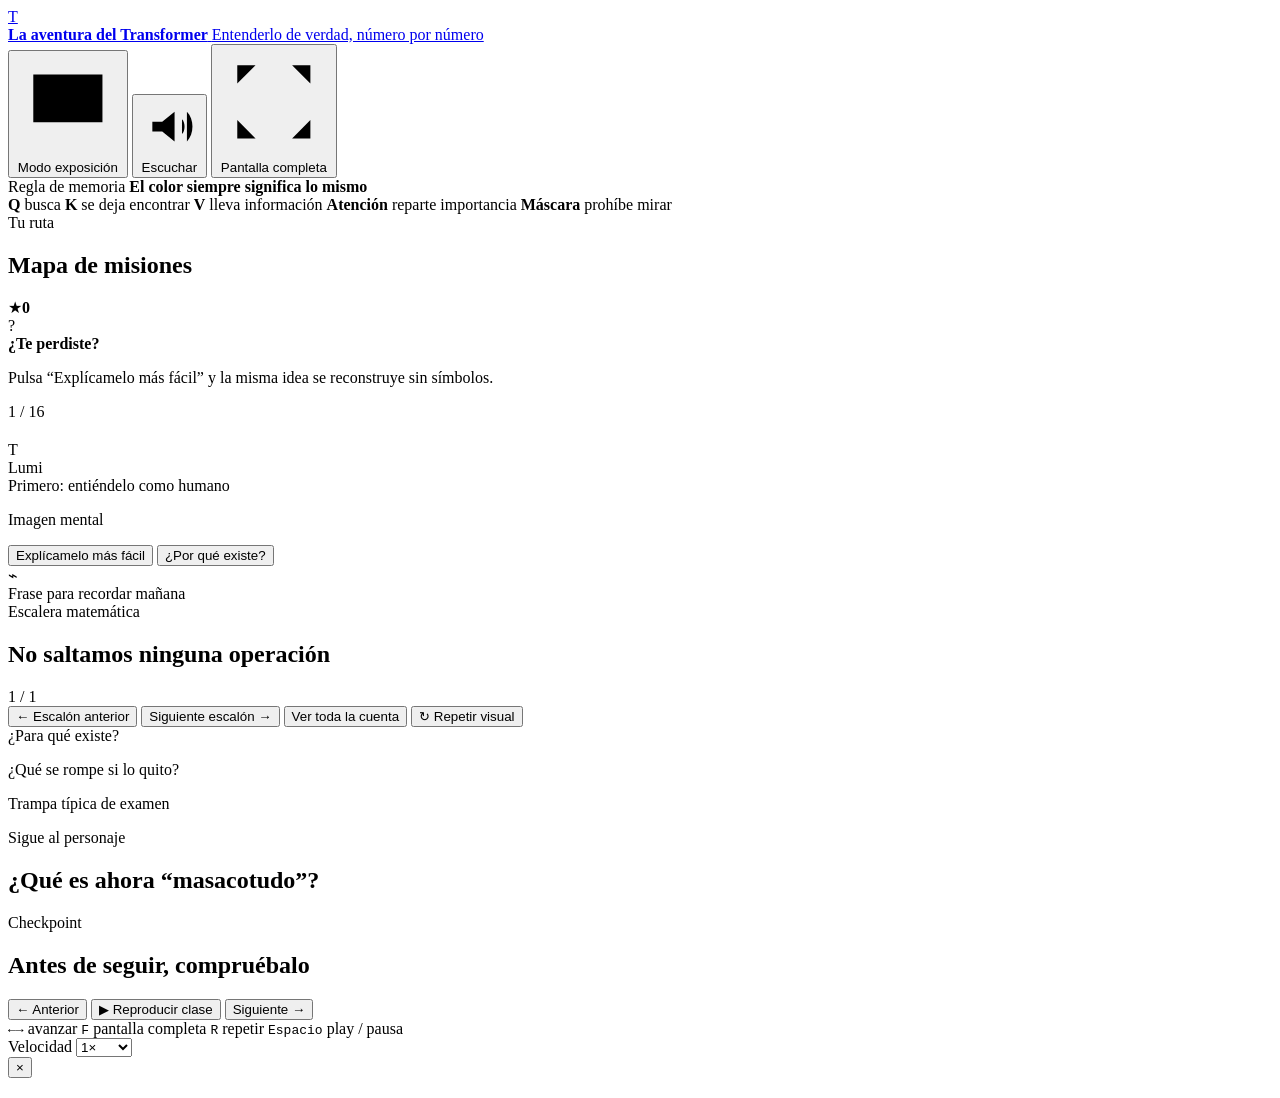
==== index.html @ d134d245 "feat: add interactive Transformer tutorial shell" ====
<!doctype html>
<html lang="es">
<head>
  <meta charset="utf-8" />
  <meta name="viewport" content="width=device-width, initial-scale=1" />
  <meta name="theme-color" content="#07111f" />
  <meta name="description" content="Tutorial interactivo para comprender matemáticas y conceptos de Transformers desde cero." />
  <title>La aventura del Transformer</title>
  <link rel="stylesheet" href="styles.css" />
</head>
<body>
  <div class="noise" aria-hidden="true"></div>

  <div id="app" class="app">
    <header class="topbar">
      <a class="brand" href="#/" aria-label="Inicio">
        <div class="brand-mark" aria-hidden="true">
          <span class="brand-orbit"></span>
          <span class="brand-core">T</span>
        </div>
        <div class="brand-copy">
          <strong>La aventura del Transformer</strong>
          <span>Entenderlo de verdad, número por número</span>
        </div>
      </a>

      <div class="top-actions">
        <button id="modeBtn" class="top-btn" type="button" title="Cambiar modo">
          <svg viewBox="0 0 24 24" aria-hidden="true"><path d="M4 5h16v11H4zM9 20h6M12 16v4"/></svg>
          <span id="modeLabel">Modo exposición</span>
        </button>
        <button id="speakBtn" class="top-btn" type="button" title="Escuchar explicación">
          <svg viewBox="0 0 24 24" aria-hidden="true"><path d="M5 10v4h4l5 4V6L9 10H5zM17 9c1.4 1.2 1.4 4.8 0 6M19 6c3 3 3 9 0 12"/></svg>
          <span>Escuchar</span>
        </button>
        <button id="fullscreenBtn" class="top-btn" type="button" title="Pantalla completa (F)">
          <svg viewBox="0 0 24 24" aria-hidden="true"><path d="M8 4H4v4M16 4h4v4M8 20H4v-4M16 20h4v-4"/></svg>
          <span>Pantalla completa</span>
        </button>
      </div>
    </header>

    <section class="legend-strip" aria-label="Código visual">
      <div class="legend-heading">
        <span class="mini-kicker">Regla de memoria</span>
        <strong>El color siempre significa lo mismo</strong>
      </div>
      <div class="legend-items">
        <span><i class="legend-dot q"></i><b>Q</b> busca</span>
        <span><i class="legend-dot k"></i><b>K</b> se deja encontrar</span>
        <span><i class="legend-dot v"></i><b>V</b> lleva información</span>
        <span><i class="legend-dot attn"></i><b>Atención</b> reparte importancia</span>
        <span><i class="legend-dot mask"></i><b>Máscara</b> prohíbe mirar</span>
      </div>
    </section>

    <div class="main-grid">
      <aside class="side-map">
        <div class="side-map-head">
          <div>
            <span class="mini-kicker">Tu ruta</span>
            <h2>Mapa de misiones</h2>
          </div>
          <div id="starCounter" class="star-counter" title="Checkpoints correctos">
            <span aria-hidden="true">★</span><b>0</b>
          </div>
        </div>
        <div id="missionList" class="mission-list"></div>

        <div class="side-tip">
          <div class="side-tip-icon">?</div>
          <div>
            <strong>¿Te perdiste?</strong>
            <p>Pulsa “Explícamelo más fácil” y la misma idea se reconstruye sin símbolos.</p>
          </div>
        </div>
      </aside>

      <main class="lesson-column">
        <div class="progress-wrap">
          <div class="progress-track"><div id="progressFill" class="progress-fill"></div></div>
          <span id="progressText">1 / 16</span>
        </div>

        <article id="lessonCard" class="lesson-card">
          <div class="lesson-head">
            <div>
              <span id="chapterLabel" class="chapter-label"></span>
              <h1 id="lessonTitle"></h1>
            </div>
            <div id="shapeBadge" class="shape-badge"></div>
          </div>

          <div class="teacher-row">
            <div class="guide-wrap" aria-label="Lumi, guía del tutorial">
              <div class="guide">
                <div class="guide-hair"></div>
                <div class="guide-head">
                  <span class="guide-eye left"></span>
                  <span class="guide-eye right"></span>
                  <span class="guide-mouth"></span>
                </div>
                <div class="guide-body">
                  <span class="guide-badge">T</span>
                </div>
                <div class="guide-arm"></div>
              </div>
              <span class="guide-name">Lumi</span>
            </div>

            <div class="teacher-bubble">
              <span class="bubble-label">Primero: entiéndelo como humano</span>
              <p id="humanText"></p>
              <div class="mental-image">
                <span>Imagen mental</span>
                <p id="analogyText"></p>
              </div>
              <div class="teacher-actions">
                <button id="simplifyBtn" class="pill-btn" type="button">Explícamelo más fácil</button>
                <button id="whyBtn" class="pill-btn" type="button">¿Por qué existe?</button>
              </div>
            </div>
          </div>

          <section id="scene" class="scene" aria-label="Visualización interactiva" aria-live="polite"></section>

          <div class="anchor">
            <div class="anchor-symbol" aria-hidden="true">⌁</div>
            <div>
              <span>Frase para recordar mañana</span>
              <strong id="anchorText"></strong>
            </div>
          </div>
        </article>

        <section id="studyPanel" class="study-panel">
          <div class="panel-grid">
            <section class="math-panel">
              <div class="panel-head">
                <div>
                  <span class="mini-kicker">Escalera matemática</span>
                  <h2>No saltamos ninguna operación</h2>
                </div>
                <div id="microCounter" class="shape-badge">1 / 1</div>
              </div>
              <div id="microSteps" class="micro-steps"></div>
              <div class="button-row">
                <button id="microPrev" class="soft-btn" type="button">← Escalón anterior</button>
                <button id="microNext" class="primary-btn" type="button">Siguiente escalón →</button>
                <button id="microAll" class="soft-btn" type="button">Ver toda la cuenta</button>
                <button id="replayBtn" class="soft-btn" type="button">↻ Repetir visual</button>
              </div>
            </section>

            <section class="concept-panel">
              <div class="concept-card">
                <span class="concept-kicker">¿Para qué existe?</span>
                <p id="whyText"></p>
              </div>
              <div class="concept-card">
                <span class="concept-kicker">¿Qué se rompe si lo quito?</span>
                <p id="withoutText"></p>
              </div>
              <div class="concept-card danger">
                <span class="concept-kicker">Trampa típica de examen</span>
                <p id="mistakeText"></p>
              </div>
            </section>
          </div>

          <div class="panel-grid bottom-grid">
            <section class="state-panel">
              <span class="mini-kicker">Sigue al personaje</span>
              <h2>¿Qué es ahora “masacotudo”?</h2>
              <div id="tokenState" class="token-state"></div>
              <div id="journeyBar" class="journey-bar"></div>
            </section>

            <section class="quiz-panel">
              <span class="mini-kicker">Checkpoint</span>
              <h2>Antes de seguir, compruébalo</h2>
              <p id="quizQuestion" class="quiz-question"></p>
              <div id="quizOptions" class="quiz-options"></div>
              <div id="quizFeedback" class="quiz-feedback" aria-live="polite"></div>
            </section>
          </div>
        </section>

        <footer class="deck-controls">
          <div class="deck-nav">
            <button id="prevBtn" class="soft-btn" type="button">← Anterior</button>
            <button id="playBtn" class="primary-btn" type="button">▶ Reproducir clase</button>
            <button id="nextBtn" class="soft-btn" type="button">Siguiente →</button>
          </div>

          <div class="shortcut-row">
            <span><kbd>←</kbd><kbd>→</kbd> avanzar</span>
            <span><kbd>F</kbd> pantalla completa</span>
            <span><kbd>R</kbd> repetir</span>
            <span><kbd>Espacio</kbd> play / pausa</span>
          </div>

          <label class="speed">
            <span>Velocidad</span>
            <select id="speedSelect">
              <option value=".65">0.65×</option>
              <option value="1" selected>1×</option>
              <option value="1.35">1.35×</option>
              <option value="1.8">1.8×</option>
            </select>
          </label>
        </footer>
      </main>
    </div>
  </div>

  <div id="focusModal" class="focus-modal" aria-hidden="true">
    <div class="focus-card">
      <button id="focusClose" class="focus-close" type="button" aria-label="Cerrar">×</button>
      <span id="focusKicker" class="mini-kicker"></span>
      <h2 id="focusTitle"></h2>
      <p id="focusText"></p>
      <div id="focusExtra" class="focus-extra"></div>
    </div>
  </div>

  <div id="toast" class="toast" role="status"></div>

  <script src="app.js"></script>
</body>
</html>
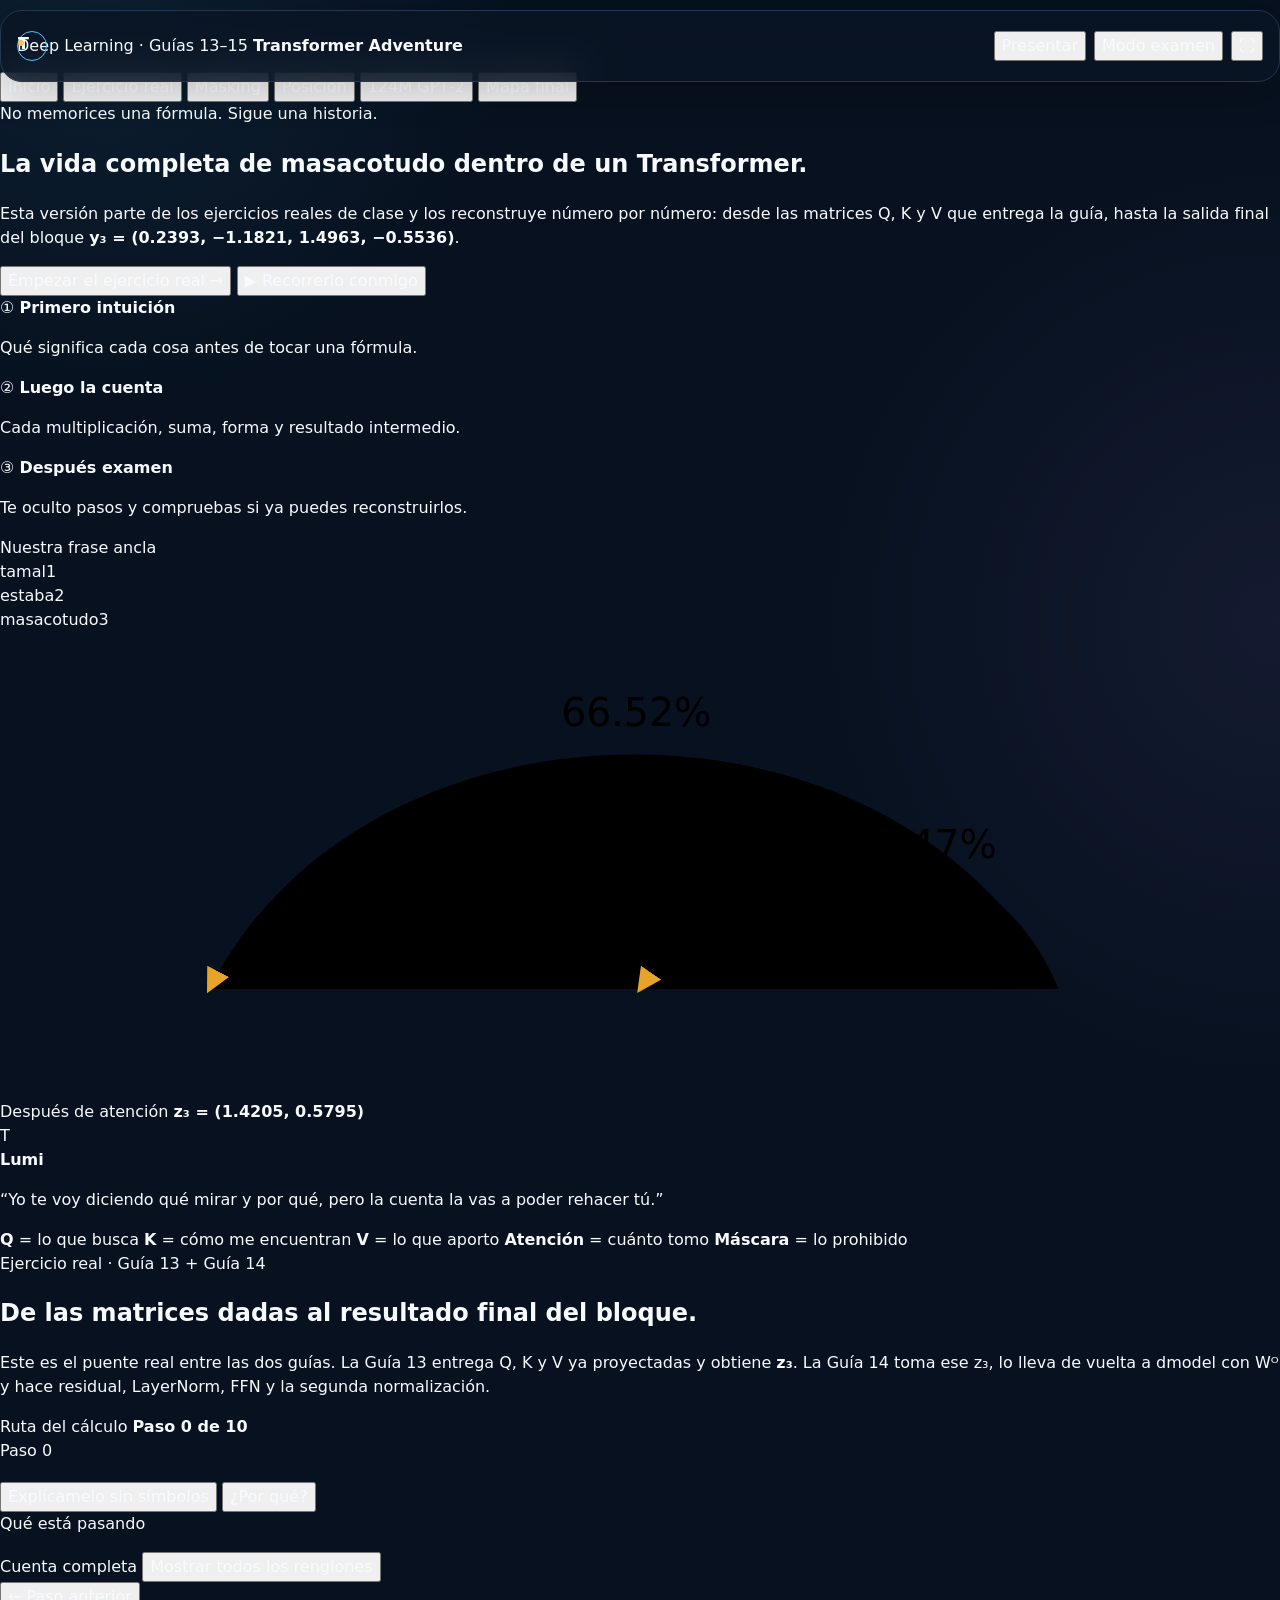
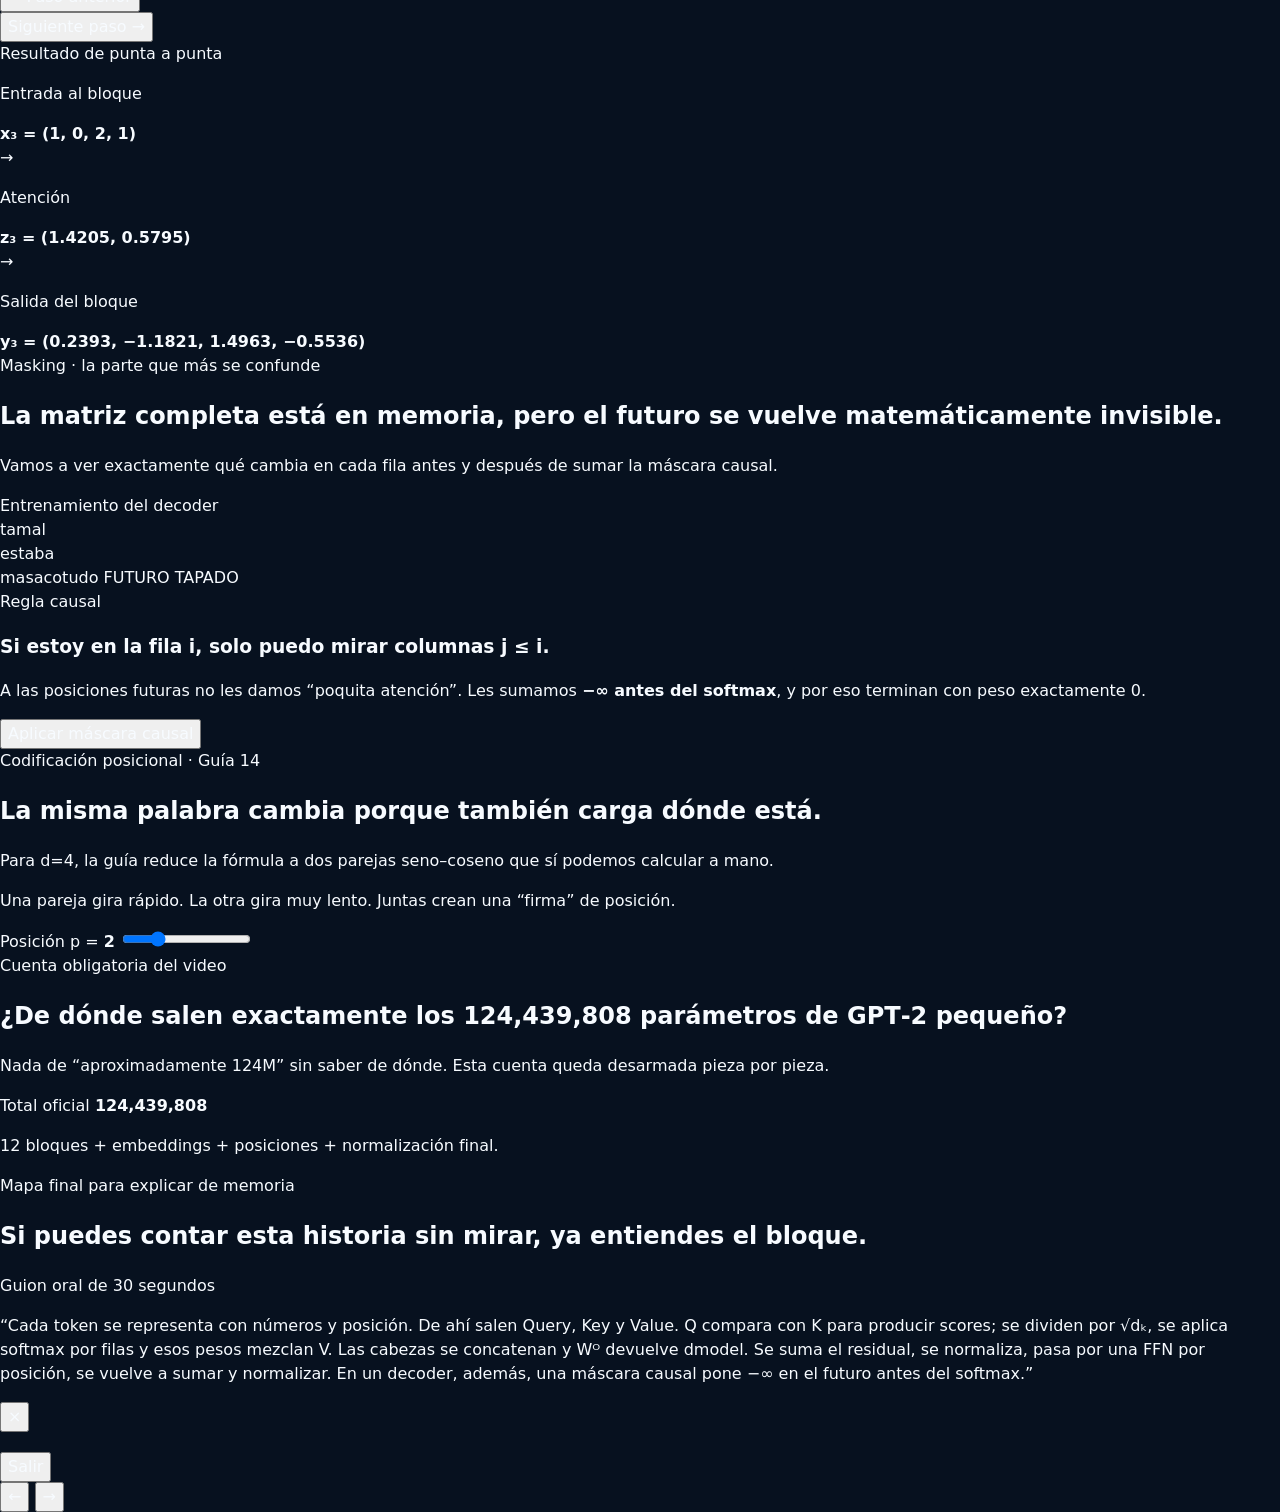
==== commit 485186d2: "redesign: rebuild tutorial around full real exercise" ====
--- a/index.html
+++ b/index.html
@@ -1,230 +1,322 @@
 <!doctype html>
 <html lang="es">
 <head>
-  <meta charset="utf-8" />
-  <meta name="viewport" content="width=device-width, initial-scale=1" />
-  <meta name="theme-color" content="#07111f" />
-  <meta name="description" content="Tutorial interactivo para comprender matemáticas y conceptos de Transformers desde cero." />
-  <title>La aventura del Transformer</title>
-  <link rel="stylesheet" href="styles.css" />
+  <meta charset="utf-8">
+  <meta name="viewport" content="width=device-width,initial-scale=1">
+  <meta name="theme-color" content="#fff7eb">
+  <meta name="description" content="Tutorial visual e interactivo de atención y Transformers, construido alrededor de los ejercicios reales de las guías 13–15.">
+  <title>Transformer Adventure — de cero al resultado</title>
+  <link rel="stylesheet" href="styles.css">
 </head>
 <body>
-  <div class="noise" aria-hidden="true"></div>
-
-  <div id="app" class="app">
+  <div class="app-shell">
     <header class="topbar">
-      <a class="brand" href="#/" aria-label="Inicio">
-        <div class="brand-mark" aria-hidden="true">
-          <span class="brand-orbit"></span>
-          <span class="brand-core">T</span>
-        </div>
-        <div class="brand-copy">
-          <strong>La aventura del Transformer</strong>
-          <span>Entenderlo de verdad, número por número</span>
+      <a href="#inicio" class="brand" aria-label="Ir al inicio">
+        <div class="brand-orbit" aria-hidden="true">
+          <span class="orbit-dot"></span>
+          <strong>T</strong>
+        </div>
+        <div>
+          <span class="eyebrow">Deep Learning · Guías 13–15</span>
+          <strong class="brand-title">Transformer Adventure</strong>
         </div>
       </a>
 
       <div class="top-actions">
-        <button id="modeBtn" class="top-btn" type="button" title="Cambiar modo">
-          <svg viewBox="0 0 24 24" aria-hidden="true"><path d="M4 5h16v11H4zM9 20h6M12 16v4"/></svg>
-          <span id="modeLabel">Modo exposición</span>
-        </button>
-        <button id="speakBtn" class="top-btn" type="button" title="Escuchar explicación">
-          <svg viewBox="0 0 24 24" aria-hidden="true"><path d="M5 10v4h4l5 4V6L9 10H5zM17 9c1.4 1.2 1.4 4.8 0 6M19 6c3 3 3 9 0 12"/></svg>
-          <span>Escuchar</span>
-        </button>
-        <button id="fullscreenBtn" class="top-btn" type="button" title="Pantalla completa (F)">
-          <svg viewBox="0 0 24 24" aria-hidden="true"><path d="M8 4H4v4M16 4h4v4M8 20H4v-4M16 20h4v-4"/></svg>
-          <span>Pantalla completa</span>
-        </button>
+        <button id="presentBtn" class="top-action" type="button">Presentar</button>
+        <button id="examBtn" class="top-action" type="button">Modo examen</button>
+        <button id="fullscreenBtn" class="top-action icon-action" type="button" aria-label="Pantalla completa">⛶</button>
       </div>
     </header>
 
-    <section class="legend-strip" aria-label="Código visual">
-      <div class="legend-heading">
-        <span class="mini-kicker">Regla de memoria</span>
-        <strong>El color siempre significa lo mismo</strong>
-      </div>
-      <div class="legend-items">
-        <span><i class="legend-dot q"></i><b>Q</b> busca</span>
-        <span><i class="legend-dot k"></i><b>K</b> se deja encontrar</span>
-        <span><i class="legend-dot v"></i><b>V</b> lleva información</span>
-        <span><i class="legend-dot attn"></i><b>Atención</b> reparte importancia</span>
-        <span><i class="legend-dot mask"></i><b>Máscara</b> prohíbe mirar</span>
-      </div>
-    </section>
-
-    <div class="main-grid">
-      <aside class="side-map">
-        <div class="side-map-head">
+    <nav class="chapter-rail" aria-label="Capítulos">
+      <button class="chapter-pill active" data-jump="inicio">Inicio</button>
+      <button class="chapter-pill" data-jump="ejercicio">Ejercicio real</button>
+      <button class="chapter-pill" data-jump="masking">Masking</button>
+      <button class="chapter-pill" data-jump="posicion">Posición</button>
+      <button class="chapter-pill" data-jump="gpt2">124M GPT‑2</button>
+      <button class="chapter-pill" data-jump="mapa">Mapa final</button>
+    </nav>
+
+    <main>
+      <section id="inicio" class="hero section">
+        <div class="hero-copy">
+          <span class="eyebrow coral">No memorices una fórmula. Sigue una historia.</span>
+          <h1>La vida completa de <span class="highlight-word">masacotudo</span> dentro de un Transformer.</h1>
+          <p class="hero-lead">
+            Esta versión parte de los ejercicios reales de clase y los reconstruye número por número:
+            desde las matrices Q, K y V que entrega la guía, hasta la salida final del bloque
+            <strong>y₃ = (0.2393, −1.1821, 1.4963, −0.5536)</strong>.
+          </p>
+
+          <div class="hero-cta-row">
+            <button class="primary-cta" data-jump="ejercicio" type="button">Empezar el ejercicio real →</button>
+            <button class="secondary-cta" id="tourBtn" type="button">▶ Recorrerlo conmigo</button>
+          </div>
+
+          <div class="promise-grid">
+            <article>
+              <span class="promise-icon">①</span>
+              <strong>Primero intuición</strong>
+              <p>Qué significa cada cosa antes de tocar una fórmula.</p>
+            </article>
+            <article>
+              <span class="promise-icon">②</span>
+              <strong>Luego la cuenta</strong>
+              <p>Cada multiplicación, suma, forma y resultado intermedio.</p>
+            </article>
+            <article>
+              <span class="promise-icon">③</span>
+              <strong>Después examen</strong>
+              <p>Te oculto pasos y compruebas si ya puedes reconstruirlos.</p>
+            </article>
+          </div>
+        </div>
+
+        <div class="hero-visual" aria-label="Mapa visual de la frase tamal estaba masacotudo">
+          <div class="sunburst"></div>
+          <div class="phrase-card">
+            <span class="phrase-label">Nuestra frase ancla</span>
+            <div class="phrase-row">
+              <div class="word-chip tamal">tamal<span>1</span></div>
+              <div class="word-chip estaba">estaba<span>2</span></div>
+              <div class="word-chip masacotudo">masacotudo<span>3</span></div>
+            </div>
+            <div class="attention-arcs">
+              <svg viewBox="0 0 520 190" role="img" aria-label="masacotudo presta mayor atención a tamal">
+                <defs>
+                  <marker id="arrowGold" markerWidth="10" markerHeight="10" refX="8" refY="5" orient="auto">
+                    <path d="M0 0L10 5L0 10Z" fill="#e8a427"></path>
+                  </marker>
+                </defs>
+                <path class="arc arc-major" d="M430 145 C365 18 150 18 85 145" marker-end="url(#arrowGold)"></path>
+                <path class="arc arc-mid" d="M430 145 C400 72 310 72 260 145" marker-end="url(#arrowGold)"></path>
+                <text x="228" y="38">66.52%</text>
+                <text x="344" y="92">24.47%</text>
+              </svg>
+            </div>
+            <div class="hero-result">
+              <span>Después de atención</span>
+              <strong>z₃ = (1.4205, 0.5795)</strong>
+            </div>
+          </div>
+
+          <div class="mascot-card">
+            <div class="lumi" aria-hidden="true">
+              <div class="lumi-head"><i></i><i></i><b></b></div>
+              <div class="lumi-body">T</div>
+            </div>
+            <div>
+              <strong>Lumi</strong>
+              <p>“Yo te voy diciendo qué mirar y por qué, pero la cuenta la vas a poder rehacer tú.”</p>
+            </div>
+          </div>
+        </div>
+      </section>
+
+      <section class="color-key-wrap">
+        <div class="color-key">
+          <span><i class="c-q"></i><b>Q</b> = lo que busca</span>
+          <span><i class="c-k"></i><b>K</b> = cómo me encuentran</span>
+          <span><i class="c-v"></i><b>V</b> = lo que aporto</span>
+          <span><i class="c-a"></i><b>Atención</b> = cuánto tomo</span>
+          <span><i class="c-m"></i><b>Máscara</b> = lo prohibido</span>
+        </div>
+      </section>
+
+      <section id="ejercicio" class="section exercise-section">
+        <div class="section-heading">
+          <span class="eyebrow coral">Ejercicio real · Guía 13 + Guía 14</span>
+          <h2>De las matrices dadas al resultado final del bloque.</h2>
+          <p>
+            Este es el puente real entre las dos guías. La Guía 13 entrega Q, K y V ya proyectadas y
+            obtiene <strong>z₃</strong>. La Guía 14 toma ese z₃, lo lleva de vuelta a dmodel con Wᴼ y hace
+            residual, LayerNorm, FFN y la segunda normalización.
+          </p>
+        </div>
+
+        <div class="exercise-layout">
+          <aside class="step-map">
+            <div class="step-map-head">
+              <span class="eyebrow">Ruta del cálculo</span>
+              <strong id="stepProgressLabel">Paso 0 de 10</strong>
+            </div>
+            <div id="stepList" class="step-list"></div>
+          </aside>
+
+          <article class="workbench">
+            <div class="workbench-top">
+              <div>
+                <span id="stageKicker" class="eyebrow">Paso 0</span>
+                <h3 id="stageTitle"></h3>
+              </div>
+              <div class="stage-actions">
+                <button id="easyBtn" class="mini-btn" type="button">Explícamelo sin símbolos</button>
+                <button id="whyBtn" class="mini-btn" type="button">¿Por qué?</button>
+              </div>
+            </div>
+
+            <div id="storyStrip" class="story-strip"></div>
+            <div id="visualStage" class="visual-stage"></div>
+
+            <div class="workbench-bottom">
+              <div class="narration-card">
+                <span class="eyebrow">Qué está pasando</span>
+                <p id="stageNarration"></p>
+                <div id="stageAnchor" class="anchor-line"></div>
+              </div>
+
+              <div class="math-card">
+                <div class="math-card-head">
+                  <span class="eyebrow">Cuenta completa</span>
+                  <button id="toggleMathBtn" class="mini-btn" type="button">Mostrar todos los renglones</button>
+                </div>
+                <div id="mathSteps" class="math-steps"></div>
+              </div>
+            </div>
+
+            <div class="step-controls">
+              <button id="prevStep" type="button">← Paso anterior</button>
+              <div class="step-dots" id="stepDots"></div>
+              <button id="nextStep" class="next" type="button">Siguiente paso →</button>
+            </div>
+          </article>
+        </div>
+
+        <div class="result-ribbon">
           <div>
-            <span class="mini-kicker">Tu ruta</span>
-            <h2>Mapa de misiones</h2>
-          </div>
-          <div id="starCounter" class="star-counter" title="Checkpoints correctos">
-            <span aria-hidden="true">★</span><b>0</b>
-          </div>
-        </div>
-        <div id="missionList" class="mission-list"></div>
-
-        <div class="side-tip">
-          <div class="side-tip-icon">?</div>
+            <span class="eyebrow">Resultado de punta a punta</span>
+            <p>Entrada al bloque</p>
+            <strong>x₃ = (1, 0, 2, 1)</strong>
+          </div>
+          <span class="ribbon-arrow">→</span>
           <div>
-            <strong>¿Te perdiste?</strong>
-            <p>Pulsa “Explícamelo más fácil” y la misma idea se reconstruye sin símbolos.</p>
-          </div>
-        </div>
-      </aside>
-
-      <main class="lesson-column">
-        <div class="progress-wrap">
-          <div class="progress-track"><div id="progressFill" class="progress-fill"></div></div>
-          <span id="progressText">1 / 16</span>
-        </div>
-
-        <article id="lessonCard" class="lesson-card">
-          <div class="lesson-head">
-            <div>
-              <span id="chapterLabel" class="chapter-label"></span>
-              <h1 id="lessonTitle"></h1>
-            </div>
-            <div id="shapeBadge" class="shape-badge"></div>
-          </div>
-
-          <div class="teacher-row">
-            <div class="guide-wrap" aria-label="Lumi, guía del tutorial">
-              <div class="guide">
-                <div class="guide-hair"></div>
-                <div class="guide-head">
-                  <span class="guide-eye left"></span>
-                  <span class="guide-eye right"></span>
-                  <span class="guide-mouth"></span>
-                </div>
-                <div class="guide-body">
-                  <span class="guide-badge">T</span>
-                </div>
-                <div class="guide-arm"></div>
-              </div>
-              <span class="guide-name">Lumi</span>
-            </div>
-
-            <div class="teacher-bubble">
-              <span class="bubble-label">Primero: entiéndelo como humano</span>
-              <p id="humanText"></p>
-              <div class="mental-image">
-                <span>Imagen mental</span>
-                <p id="analogyText"></p>
-              </div>
-              <div class="teacher-actions">
-                <button id="simplifyBtn" class="pill-btn" type="button">Explícamelo más fácil</button>
-                <button id="whyBtn" class="pill-btn" type="button">¿Por qué existe?</button>
-              </div>
-            </div>
-          </div>
-
-          <section id="scene" class="scene" aria-label="Visualización interactiva" aria-live="polite"></section>
-
-          <div class="anchor">
-            <div class="anchor-symbol" aria-hidden="true">⌁</div>
-            <div>
-              <span>Frase para recordar mañana</span>
-              <strong id="anchorText"></strong>
-            </div>
-          </div>
-        </article>
-
-        <section id="studyPanel" class="study-panel">
-          <div class="panel-grid">
-            <section class="math-panel">
-              <div class="panel-head">
-                <div>
-                  <span class="mini-kicker">Escalera matemática</span>
-                  <h2>No saltamos ninguna operación</h2>
-                </div>
-                <div id="microCounter" class="shape-badge">1 / 1</div>
-              </div>
-              <div id="microSteps" class="micro-steps"></div>
-              <div class="button-row">
-                <button id="microPrev" class="soft-btn" type="button">← Escalón anterior</button>
-                <button id="microNext" class="primary-btn" type="button">Siguiente escalón →</button>
-                <button id="microAll" class="soft-btn" type="button">Ver toda la cuenta</button>
-                <button id="replayBtn" class="soft-btn" type="button">↻ Repetir visual</button>
-              </div>
-            </section>
-
-            <section class="concept-panel">
-              <div class="concept-card">
-                <span class="concept-kicker">¿Para qué existe?</span>
-                <p id="whyText"></p>
-              </div>
-              <div class="concept-card">
-                <span class="concept-kicker">¿Qué se rompe si lo quito?</span>
-                <p id="withoutText"></p>
-              </div>
-              <div class="concept-card danger">
-                <span class="concept-kicker">Trampa típica de examen</span>
-                <p id="mistakeText"></p>
-              </div>
-            </section>
-          </div>
-
-          <div class="panel-grid bottom-grid">
-            <section class="state-panel">
-              <span class="mini-kicker">Sigue al personaje</span>
-              <h2>¿Qué es ahora “masacotudo”?</h2>
-              <div id="tokenState" class="token-state"></div>
-              <div id="journeyBar" class="journey-bar"></div>
-            </section>
-
-            <section class="quiz-panel">
-              <span class="mini-kicker">Checkpoint</span>
-              <h2>Antes de seguir, compruébalo</h2>
-              <p id="quizQuestion" class="quiz-question"></p>
-              <div id="quizOptions" class="quiz-options"></div>
-              <div id="quizFeedback" class="quiz-feedback" aria-live="polite"></div>
-            </section>
-          </div>
-        </section>
-
-        <footer class="deck-controls">
-          <div class="deck-nav">
-            <button id="prevBtn" class="soft-btn" type="button">← Anterior</button>
-            <button id="playBtn" class="primary-btn" type="button">▶ Reproducir clase</button>
-            <button id="nextBtn" class="soft-btn" type="button">Siguiente →</button>
-          </div>
-
-          <div class="shortcut-row">
-            <span><kbd>←</kbd><kbd>→</kbd> avanzar</span>
-            <span><kbd>F</kbd> pantalla completa</span>
-            <span><kbd>R</kbd> repetir</span>
-            <span><kbd>Espacio</kbd> play / pausa</span>
-          </div>
-
-          <label class="speed">
-            <span>Velocidad</span>
-            <select id="speedSelect">
-              <option value=".65">0.65×</option>
-              <option value="1" selected>1×</option>
-              <option value="1.35">1.35×</option>
-              <option value="1.8">1.8×</option>
-            </select>
-          </label>
-        </footer>
-      </main>
+            <p>Atención</p>
+            <strong>z₃ = (1.4205, 0.5795)</strong>
+          </div>
+          <span class="ribbon-arrow">→</span>
+          <div>
+            <p>Salida del bloque</p>
+            <strong>y₃ = (0.2393, −1.1821, 1.4963, −0.5536)</strong>
+          </div>
+        </div>
+      </section>
+
+      <section id="masking" class="section topic-section masking-section">
+        <div class="section-heading">
+          <span class="eyebrow red">Masking · la parte que más se confunde</span>
+          <h2>La matriz completa está en memoria, pero el futuro se vuelve matemáticamente invisible.</h2>
+          <p>Vamos a ver exactamente qué cambia en cada fila antes y después de sumar la máscara causal.</p>
+        </div>
+
+        <div class="mask-lab">
+          <div class="mask-story">
+            <div class="exam-sheet">
+              <span class="sheet-title">Entrenamiento del decoder</span>
+              <div class="sheet-line">tamal</div>
+              <div class="sheet-line">estaba</div>
+              <div class="sheet-line covered">masacotudo <span>FUTURO TAPADO</span></div>
+            </div>
+            <div class="mask-copy">
+              <span class="eyebrow red">Regla causal</span>
+              <h3>Si estoy en la fila i, solo puedo mirar columnas j ≤ i.</h3>
+              <p>
+                A las posiciones futuras no les damos “poquita atención”. Les sumamos
+                <strong>−∞ antes del softmax</strong>, y por eso terminan con peso exactamente 0.
+              </p>
+              <button id="maskToggle" class="primary-cta red-cta" type="button">Aplicar máscara causal</button>
+            </div>
+          </div>
+
+          <div id="maskMatrixArea" class="mask-matrix-area"></div>
+        </div>
+      </section>
+
+      <section id="posicion" class="section topic-section position-section">
+        <div class="section-heading">
+          <span class="eyebrow orange">Codificación posicional · Guía 14</span>
+          <h2>La misma palabra cambia porque también carga dónde está.</h2>
+          <p>Para d=4, la guía reduce la fórmula a dos parejas seno–coseno que sí podemos calcular a mano.</p>
+        </div>
+
+        <div class="position-lab">
+          <div class="clock-card">
+            <div class="clock-face">
+              <span class="hand fast"></span>
+              <span class="hand slow"></span>
+              <span class="clock-center"></span>
+            </div>
+            <p>Una pareja gira rápido. La otra gira muy lento. Juntas crean una “firma” de posición.</p>
+          </div>
+          <div class="position-controls">
+            <label for="positionSlider">Posición p = <strong id="positionValue">2</strong></label>
+            <input id="positionSlider" type="range" min="0" max="8" value="2" step="1">
+            <div id="positionMath" class="position-math"></div>
+          </div>
+        </div>
+      </section>
+
+      <section id="gpt2" class="section topic-section gpt-section">
+        <div class="section-heading">
+          <span class="eyebrow purple">Cuenta obligatoria del video</span>
+          <h2>¿De dónde salen exactamente los 124,439,808 parámetros de GPT‑2 pequeño?</h2>
+          <p>Nada de “aproximadamente 124M” sin saber de dónde. Esta cuenta queda desarmada pieza por pieza.</p>
+        </div>
+
+        <div class="param-lab">
+          <div class="param-stack" id="paramStack"></div>
+          <div class="param-total">
+            <span class="eyebrow purple">Total oficial</span>
+            <strong id="paramTotal">124,439,808</strong>
+            <p>12 bloques + embeddings + posiciones + normalización final.</p>
+          </div>
+        </div>
+      </section>
+
+      <section id="mapa" class="section final-map-section">
+        <div class="section-heading center">
+          <span class="eyebrow coral">Mapa final para explicar de memoria</span>
+          <h2>Si puedes contar esta historia sin mirar, ya entiendes el bloque.</h2>
+        </div>
+
+        <div id="pipelineMap" class="pipeline-map"></div>
+
+        <div class="oral-card">
+          <span class="eyebrow">Guion oral de 30 segundos</span>
+          <p>
+            “Cada token se representa con números y posición. De ahí salen Query, Key y Value.
+            Q compara con K para producir scores; se dividen por √dₖ, se aplica softmax por filas y
+            esos pesos mezclan V. Las cabezas se concatenan y Wᴼ devuelve dmodel. Se suma el residual,
+            se normaliza, pasa por una FFN por posición, se vuelve a sumar y normalizar. En un decoder,
+            además, una máscara causal pone −∞ en el futuro antes del softmax.”
+          </p>
+        </div>
+      </section>
+    </main>
+  </div>
+
+  <div id="modal" class="modal" aria-hidden="true">
+    <div class="modal-card">
+      <button id="modalClose" class="modal-close" type="button" aria-label="Cerrar">×</button>
+      <span id="modalKicker" class="eyebrow"></span>
+      <h2 id="modalTitle"></h2>
+      <p id="modalText"></p>
+      <div id="modalExtra" class="modal-extra"></div>
     </div>
   </div>
 
-  <div id="focusModal" class="focus-modal" aria-hidden="true">
-    <div class="focus-card">
-      <button id="focusClose" class="focus-close" type="button" aria-label="Cerrar">×</button>
-      <span id="focusKicker" class="mini-kicker"></span>
-      <h2 id="focusTitle"></h2>
-      <p id="focusText"></p>
-      <div id="focusExtra" class="focus-extra"></div>
+  <div id="presentOverlay" class="present-overlay" aria-hidden="true">
+    <div class="present-frame">
+      <button id="presentClose" class="present-close" type="button">Salir</button>
+      <div class="present-progress"><div id="presentProgressFill"></div></div>
+      <div id="presentContent" class="present-content"></div>
+      <div class="present-controls">
+        <button id="presentPrev" type="button">←</button>
+        <span id="presentCount"></span>
+        <button id="presentNext" type="button">→</button>
+      </div>
     </div>
   </div>
-
-  <div id="toast" class="toast" role="status"></div>
 
   <script src="app.js"></script>
 </body>
--- a/styles.css
+++ b/styles.css
@@ -0,0 +1,475 @@
+:root{
+  --bg:#07111f;
+  --bg-2:#0b1628;
+  --panel:#101d31;
+  --panel-2:#14243b;
+  --card:#0e1a2c;
+  --text:#f7fbff;
+  --muted:#a8b7cc;
+  --line:#243650;
+  --line-soft:#1b2b43;
+  --accent:#79a8ff;
+  --accent-2:#4f7cff;
+  --accent-soft:#152b51;
+  --q:#49c7ff;
+  --k:#a78bfa;
+  --v:#45d59b;
+  --attn:#f5c45a;
+  --mask:#ff7474;
+  --good:#55d6a8;
+  --warn:#ffb86b;
+  --shadow:0 22px 80px rgba(0,0,0,.28);
+  --radius:24px;
+  --radius-sm:16px;
+  --font:Inter,ui-sans-serif,system-ui,-apple-system,BlinkMacSystemFont,"Segoe UI",sans-serif;
+  --mono:"SFMono-Regular",Consolas,"Liberation Mono",Menlo,monospace;
+}
+
+*{box-sizing:border-box}
+html{scroll-behavior:smooth}
+body{
+  margin:0;
+  min-width:320px;
+  min-height:100vh;
+  background:
+    radial-gradient(circle at 8% 0%,rgba(73,199,255,.08),transparent 26rem),
+    radial-gradient(circle at 100% 20%,rgba(167,139,250,.08),transparent 30rem),
+    var(--bg);
+  color:var(--text);
+  font-family:var(--font);
+  line-height:1.5;
+}
+button,select{font:inherit}
+button{color:inherit}
+button:disabled{opacity:.4;cursor:not-allowed}
+button:not(:disabled){cursor:pointer}
+a{color:inherit;text-decoration:none}
+svg{display:block}
+.noise{
+  pointer-events:none;
+  position:fixed;inset:0;z-index:0;opacity:.06;
+  background-image:url("data:image/svg+xml,%3Csvg viewBox='0 0 180 180' xmlns='http://www.w3.org/2000/svg'%3E%3Cfilter id='n'%3E%3CfeTurbulence type='fractalNoise' baseFrequency='.9' numOctaves='2' stitchTiles='stitch'/%3E%3C/filter%3E%3Crect width='100%25' height='100%25' filter='url(%23n)' opacity='.35'/%3E%3C/svg%3E");
+}
+.app{position:relative;z-index:1;width:min(1800px,100%);margin:0 auto;padding:18px}
+.topbar{
+  min-height:72px;display:flex;align-items:center;justify-content:space-between;gap:18px;
+  border:1px solid var(--line);background:rgba(10,21,37,.82);backdrop-filter:blur(18px);
+  border-radius:22px;padding:12px 16px;position:sticky;top:10px;z-index:50;box-shadow:0 8px 40px rgba(0,0,0,.2)
+}
+.brand{display:flex;align-items:center;gap:12px;min-width:0}
+.brand-mark{
+  position:relative;width:44px;height:44px;border-radius:14px;display:grid;place-items:center;
+  background:linear-gradient(145deg,#162947,#0a1628);border:1px solid #2a4468;overflow:hidden;flex:0 0 auto
+}
+.brand-orbit{position:absolute;width:30px;height:30px;border:1px solid var(--q);border-radius:50%;animation:spin 8s linear infinite}
+.brand-orbit:after{content:"";position:absolute;width:6px;height:6px;border-radius:50%;background:var(--attn);left:0;top:8px}
+.brand-core{font-weight:900;color:#fff;z-index:1}
+.brand-copy{display:flex;flex-direction:column;min-width:0}
+.brand-copy strong{font-size:15px;white-space:nowrap}
+.brand-copy span{font-size:12px;color:var(--muted);white-space:nowrap;overflow:hidden;text-overflow:ellipsis}
+.top-actions{display:flex;gap:8px;flex-wrap:wrap;justify-content:flex-end}
+.top-btn,.soft-btn,.primary-btn,.pill-btn{
+  border:1px solid var(--line);border-radius:13px;min-height:42px;padding:9px 13px;
+  background:var(--panel);transition:.18s ease;display:inline-flex;align-items:center;justify-content:center;gap:8px
+}
+.top-btn svg{width:18px;height:18px;stroke:currentColor;stroke-width:1.8;fill:none}
+.top-btn:hover,.soft-btn:hover,.pill-btn:hover{background:var(--panel-2);border-color:#38557c;transform:translateY(-1px)}
+.primary-btn{background:linear-gradient(135deg,#315fd1,#426fff);border-color:#5d85ed;box-shadow:0 8px 25px rgba(58,102,218,.25);font-weight:750}
+.primary-btn:hover{filter:brightness(1.08);transform:translateY(-1px)}
+.pill-btn{min-height:36px;padding:7px 11px;border-radius:999px;font-size:12px;background:#11223b}
+.legend-strip{
+  margin-top:12px;border:1px solid var(--line);border-radius:18px;padding:12px 16px;background:rgba(13,26,44,.74);
+  display:flex;align-items:center;justify-content:space-between;gap:18px;overflow:auto
+}
+.legend-heading{display:flex;flex-direction:column;min-width:190px}
+.legend-heading strong{font-size:13px}
+.mini-kicker,.chapter-label,.bubble-label,.concept-kicker{
+  font-size:10px;letter-spacing:.12em;text-transform:uppercase;color:var(--muted);font-weight:800
+}
+.legend-items{display:flex;gap:20px;white-space:nowrap;font-size:12px;color:var(--muted)}
+.legend-items span{display:inline-flex;gap:7px;align-items:center}
+.legend-items b{color:var(--text)}
+.legend-dot{width:10px;height:10px;border-radius:50%;box-shadow:0 0 18px currentColor}
+.legend-dot.q{background:var(--q);color:var(--q)}
+.legend-dot.k{background:var(--k);color:var(--k)}
+.legend-dot.v{background:var(--v);color:var(--v)}
+.legend-dot.attn{background:var(--attn);color:var(--attn)}
+.legend-dot.mask{background:var(--mask);color:var(--mask)}
+
+.main-grid{display:grid;grid-template-columns:270px minmax(0,1fr);gap:16px;margin-top:16px}
+.side-map{
+  position:sticky;top:108px;align-self:start;max-height:calc(100vh - 126px);overflow:auto;
+  border:1px solid var(--line);border-radius:22px;background:rgba(12,24,41,.78);padding:15px
+}
+.side-map::-webkit-scrollbar{width:7px}
+.side-map::-webkit-scrollbar-thumb{background:#2b405f;border-radius:999px}
+.side-map-head{display:flex;justify-content:space-between;align-items:center;gap:12px;padding:0 3px 12px}
+.side-map h2{font-size:16px;margin:3px 0 0}
+.star-counter{display:flex;align-items:center;gap:5px;background:#2b2614;border:1px solid #625323;color:#ffd76b;padding:7px 10px;border-radius:999px;font-size:12px}
+.mission-list{display:flex;flex-direction:column;gap:7px}
+.mission-btn{
+  width:100%;border:1px solid transparent;background:transparent;color:var(--muted);text-align:left;border-radius:13px;
+  padding:9px 10px;display:grid;grid-template-columns:30px 1fr;gap:9px;align-items:center;transition:.18s ease
+}
+.mission-btn:hover{background:#101f35;color:#fff}
+.mission-btn.active{background:#142a4b;color:#fff;border-color:#345b91}
+.mission-num{
+  width:28px;height:28px;border-radius:10px;display:grid;place-items:center;background:#102039;border:1px solid var(--line);font-size:11px;font-weight:800
+}
+.mission-btn.active .mission-num{background:var(--accent-2);border-color:#789cff}
+.mission-text{min-width:0}
+.mission-text strong{display:block;font-size:12px;white-space:nowrap;overflow:hidden;text-overflow:ellipsis}
+.mission-text span{font-size:10px;color:var(--muted)}
+.side-tip{margin-top:12px;display:grid;grid-template-columns:32px 1fr;gap:9px;border-top:1px solid var(--line);padding-top:13px}
+.side-tip-icon{width:30px;height:30px;border-radius:50%;display:grid;place-items:center;background:#192a45;color:var(--q);font-weight:900}
+.side-tip strong{font-size:11px}
+.side-tip p{font-size:10px;color:var(--muted);margin:2px 0 0;line-height:1.5}
+
+.lesson-column{min-width:0}
+.progress-wrap{display:flex;align-items:center;gap:10px;margin:1px 3px 10px}
+.progress-track{height:7px;background:#13233b;border-radius:999px;overflow:hidden;flex:1}
+.progress-fill{height:100%;background:linear-gradient(90deg,var(--q),var(--accent-2),var(--k));border-radius:999px;width:0;transition:width .4s ease}
+.progress-wrap span{font-size:11px;color:var(--muted);font-family:var(--mono)}
+.lesson-card{
+  border:1px solid var(--line);border-radius:var(--radius);background:
+  linear-gradient(180deg,rgba(18,34,58,.96),rgba(10,21,37,.97));
+  box-shadow:var(--shadow);padding:22px;overflow:hidden;position:relative
+}
+.lesson-card:before{
+  content:"";position:absolute;inset:0 0 auto;height:1px;background:linear-gradient(90deg,transparent,#5f88c4,transparent);opacity:.7
+}
+.lesson-head{display:flex;justify-content:space-between;gap:20px;align-items:flex-start}
+.lesson-head h1{font-size:clamp(26px,3vw,46px);line-height:1.05;letter-spacing:-.035em;margin:6px 0 0;max-width:1000px}
+.shape-badge{font-family:var(--mono);font-size:11px;color:#c8d8ef;border:1px solid #334b6c;background:#0d1c31;padding:8px 10px;border-radius:11px;white-space:nowrap}
+.teacher-row{display:grid;grid-template-columns:118px minmax(0,1fr);gap:18px;align-items:stretch;margin-top:18px}
+.guide-wrap{
+  min-height:180px;border:1px solid var(--line);border-radius:20px;background:
+  radial-gradient(circle at 50% 25%,rgba(73,199,255,.11),transparent 45%),#0c192b;
+  display:flex;flex-direction:column;align-items:center;justify-content:center
+}
+.guide{position:relative;width:92px;height:120px}
+.guide-head{
+  position:absolute;top:9px;left:18px;width:58px;height:58px;border-radius:48% 48% 44% 44%;
+  background:#ffd7b5;border:2px solid #dca984;z-index:2
+}
+.guide-hair{
+  position:absolute;left:11px;top:1px;width:71px;height:47px;border-radius:50% 50% 42% 42%;
+  background:#20304f;transform:rotate(-2deg);z-index:3;clip-path:polygon(0 0,100% 0,100% 60%,83% 43%,71% 70%,53% 37%,35% 64%,14% 43%,0 65%)
+}
+.guide-eye{position:absolute;top:28px;width:5px;height:7px;border-radius:50%;background:#182236;z-index:4}
+.guide-eye.left{left:18px}.guide-eye.right{right:18px}
+.guide-mouth{position:absolute;left:21px;top:42px;width:16px;height:7px;border-bottom:2px solid #b86863;border-radius:0 0 50% 50%;z-index:4}
+.guide-body{
+  position:absolute;left:20px;top:64px;width:54px;height:52px;border-radius:19px 19px 10px 10px;
+  background:linear-gradient(160deg,#315fcd,#5b7df0);border:2px solid #7396ff;z-index:1
+}
+.guide-badge{position:absolute;left:17px;top:13px;width:20px;height:20px;border-radius:50%;display:grid;place-items:center;background:#07111f;color:var(--q);font-size:10px;font-weight:900}
+.guide-arm{position:absolute;width:44px;height:12px;right:-16px;top:74px;background:#ffd7b5;border:2px solid #dca984;border-radius:999px;transform:rotate(-16deg);z-index:0}
+.guide-name{font-size:11px;font-weight:800;margin-top:5px;color:#d5e7ff}
+.teacher-bubble{position:relative;border:1px solid #2e4668;border-radius:20px;background:#0c1a2e;padding:16px 18px}
+.teacher-bubble:before{content:"";position:absolute;left:-9px;top:58px;width:16px;height:16px;background:#0c1a2e;border-left:1px solid #2e4668;border-bottom:1px solid #2e4668;transform:rotate(45deg)}
+.teacher-bubble>p{font-size:clamp(15px,1.4vw,19px);line-height:1.75;margin:6px 0 13px;color:#f3f8ff}
+.mental-image{background:#101f35;border-left:4px solid var(--attn);border-radius:12px;padding:10px 12px}
+.mental-image span{font-size:10px;text-transform:uppercase;letter-spacing:.11em;color:var(--attn);font-weight:850}
+.mental-image p{font-size:13px;color:#c8d6e8;margin:4px 0 0;line-height:1.65}
+.teacher-actions{display:flex;flex-wrap:wrap;gap:8px;margin-top:11px}
+
+.scene{
+  margin-top:18px;min-height:460px;border:1px solid #263c5b;border-radius:22px;overflow:hidden;position:relative;
+  background:
+    linear-gradient(rgba(92,127,170,.04) 1px,transparent 1px),
+    linear-gradient(90deg,rgba(92,127,170,.04) 1px,transparent 1px),
+    radial-gradient(circle at 50% 20%,rgba(79,124,255,.07),transparent 45%),
+    #091625;
+  background-size:26px 26px,26px 26px,auto,auto
+}
+.scene svg{width:100%;height:auto;min-height:460px}
+.scene-title{font-size:13px;fill:var(--muted);letter-spacing:.06em}
+.scene-note{font-size:12px;fill:var(--muted)}
+.scene-label{font-size:14px;fill:var(--text);font-weight:750}
+.scene-big{font-size:20px;fill:var(--text);font-weight:850}
+.scene-mono{font-family:var(--mono);fill:var(--text)}
+.scene-ui{padding:18px}
+.scene-grid{display:grid;grid-template-columns:repeat(3,minmax(0,1fr));gap:14px}
+.visual-card{border:1px solid var(--line);border-radius:18px;background:#0d1b2e;padding:15px}
+.visual-card h3{font-size:13px;margin:0 0 5px}
+.visual-card p{font-size:12px;color:var(--muted);margin:0}
+.matrix-shell{display:grid;gap:7px;justify-content:center}
+.matrix-row{display:flex;gap:7px}
+.matrix-cell{
+  min-width:58px;height:54px;border-radius:11px;border:1px solid #324967;background:#102039;color:#eef6ff;
+  display:grid;place-items:center;font-family:var(--mono);font-size:13px;transition:.18s ease;position:relative
+}
+button.matrix-cell:hover{transform:translateY(-2px);border-color:#6e96ce}
+.matrix-cell.selected{outline:3px solid var(--attn);outline-offset:2px;background:#2a2619}
+.matrix-cell.masked{background:#351c24;border-color:#6b2e3b;color:#ffb1b1}
+.matrix-cell.allowed{background:#10283a;border-color:#2d5e75}
+.math-explainer{border:1px solid var(--line);border-radius:18px;background:#0c192b;padding:16px}
+.math-explainer pre{font-family:var(--mono);white-space:pre-wrap;line-height:1.8;margin:8px 0 0;font-size:13px;color:#e8f3ff}
+.eq-line{display:flex;align-items:center;gap:9px;flex-wrap:wrap;font-family:var(--mono)}
+.eq-pill{padding:7px 9px;border-radius:10px;background:#10233b;border:1px solid #2b4567}
+.q-bg{background:rgba(73,199,255,.12)!important;border-color:rgba(73,199,255,.5)!important}
+.k-bg{background:rgba(167,139,250,.12)!important;border-color:rgba(167,139,250,.5)!important}
+.v-bg{background:rgba(69,213,155,.12)!important;border-color:rgba(69,213,155,.5)!important}
+.attn-bg{background:rgba(245,196,90,.12)!important;border-color:rgba(245,196,90,.5)!important}
+.mask-bg{background:rgba(255,116,116,.12)!important;border-color:rgba(255,116,116,.5)!important}
+.color-q{color:var(--q)}.color-k{color:var(--k)}.color-v{color:var(--v)}.color-attn{color:var(--attn)}.color-mask{color:var(--mask)}
+.bar-row{display:grid;grid-template-columns:100px 1fr 74px;gap:10px;align-items:center;margin:9px 0}
+.bar-track{height:36px;border-radius:12px;background:#0d1a2b;overflow:hidden;border:1px solid #203550}
+.bar-fill{height:100%;border-radius:10px;display:flex;align-items:center;padding-left:10px;font-size:10px;font-weight:800;white-space:nowrap;transition:width .7s cubic-bezier(.22,.8,.3,1)}
+.token-card{border:1px solid var(--line);background:#101f35;border-radius:17px;padding:12px 14px}
+.token-card strong{font-size:13px}
+.token-card span{display:block;color:var(--muted);font-size:11px;margin-top:3px}
+.big-formula{font-family:var(--mono);font-size:clamp(14px,1.6vw,22px);padding:14px 16px;border:1px solid #335276;background:#0d2039;border-radius:15px;overflow:auto}
+.toggle-row{display:flex;gap:8px;flex-wrap:wrap;margin-bottom:13px}
+.toggle-btn{border:1px solid var(--line);background:#102039;border-radius:999px;padding:8px 12px;font-size:11px}
+.toggle-btn.active{background:#1d3b68;border-color:#5a84bd;color:#fff}
+.soft-arrow{
+  stroke-dasharray:10 9;animation:dash 1.6s linear infinite;
+}
+.beam{filter:drop-shadow(0 0 8px currentColor)}
+.pulse{animation:pulse 1.35s ease-in-out infinite alternate}
+.floaty{animation:float 2.4s ease-in-out infinite alternate}
+.pop{animation:pop .45s cubic-bezier(.2,.8,.2,1)}
+.fade-up{animation:fadeUp .4s ease}
+.draw{stroke-dasharray:700;stroke-dashoffset:700;animation:draw 1.6s ease forwards}
+.sequence-flow{animation:flowToken 2.8s ease-in-out infinite}
+.spark{animation:spark 1.5s ease-in-out infinite}
+
+.anchor{
+  margin-top:16px;display:grid;grid-template-columns:42px 1fr;gap:12px;align-items:center;border:1px solid #344f73;
+  background:linear-gradient(90deg,#102441,#0d1b2f);border-radius:16px;padding:11px 14px
+}
+.anchor-symbol{width:38px;height:38px;border-radius:12px;background:#172f52;color:var(--attn);display:grid;place-items:center;font-size:22px;font-weight:900}
+.anchor span{display:block;font-size:9px;text-transform:uppercase;letter-spacing:.12em;color:var(--muted)}
+.anchor strong{display:block;font-size:14px;margin-top:2px;color:#f8fbff}
+
+.study-panel{margin-top:16px}
+.panel-grid{display:grid;grid-template-columns:minmax(0,1.4fr) minmax(280px,.6fr);gap:16px}
+.math-panel,.concept-panel,.state-panel,.quiz-panel{
+  border:1px solid var(--line);background:rgba(13,27,47,.88);border-radius:22px;padding:18px
+}
+.panel-head{display:flex;justify-content:space-between;gap:16px;align-items:flex-start}
+.panel-head h2,.state-panel h2,.quiz-panel h2{font-size:17px;margin:4px 0 0}
+.micro-steps{display:flex;flex-direction:column;gap:8px;margin:14px 0}
+.micro-step{
+  display:grid;grid-template-columns:32px 1fr;gap:10px;padding:10px;border-radius:13px;background:#0c192a;border:1px solid #1c304a
+}
+.micro-step.current{background:#142b49;border-color:#426a9e;animation:pop .35s ease}
+.micro-num{width:30px;height:30px;border-radius:9px;background:#11243d;border:1px solid #2f4968;display:grid;place-items:center;font-size:10px;font-weight:850}
+.micro-text{font-family:var(--mono);font-size:12px;line-height:1.7;align-self:center;overflow-wrap:anywhere}
+.button-row{display:flex;flex-wrap:wrap;gap:8px}
+.concept-panel{display:flex;flex-direction:column;gap:10px}
+.concept-card{background:#0c192a;border:1px solid #1f3550;border-radius:15px;padding:12px}
+.concept-card.danger{border-color:#57303a;background:#21141a}
+.concept-card p{font-size:12px;line-height:1.65;color:#c6d5e7;margin:5px 0 0}
+.bottom-grid{grid-template-columns:1fr 1fr;margin-top:16px}
+.token-state{margin-top:12px;background:#0b192c;border:1px solid #26405f;border-radius:15px;padding:14px;font-size:13px;line-height:1.65}
+.journey-bar{display:flex;gap:5px;margin-top:12px;overflow:auto;padding-bottom:3px}
+.journey-node{min-width:22px;height:8px;border-radius:999px;background:#1a2e49}
+.journey-node.done{background:#315fcd}.journey-node.current{background:var(--attn);box-shadow:0 0 14px rgba(245,196,90,.4)}
+.quiz-question{font-size:13px;color:#d8e6f7;line-height:1.6}
+.quiz-options{display:grid;gap:7px}
+.quiz-option{min-height:42px;border:1px solid #29425f;background:#0d1b2e;border-radius:12px;padding:9px 11px;text-align:left;font-size:12px;transition:.18s ease}
+.quiz-option:hover{border-color:#5277a7;background:#11253f}
+.quiz-option.correct{background:#102e28;border-color:#327d67}
+.quiz-option.wrong{background:#2c171d;border-color:#7e3d4d}
+.quiz-feedback{min-height:22px;margin-top:9px;font-size:11px;color:var(--muted)}
+
+.deck-controls{
+  margin-top:16px;border:1px solid var(--line);border-radius:18px;background:rgba(11,23,40,.82);
+  padding:11px;display:grid;grid-template-columns:auto 1fr auto;align-items:center;gap:14px
+}
+.deck-nav{display:flex;gap:8px;flex-wrap:wrap}
+.shortcut-row{display:flex;justify-content:center;gap:14px;flex-wrap:wrap;color:var(--muted);font-size:10px}
+kbd{font-family:var(--mono);border:1px solid #3b506d;background:#101d31;border-bottom-width:2px;border-radius:6px;padding:2px 5px;color:#dce9f8}
+.speed{display:flex;align-items:center;gap:7px;color:var(--muted);font-size:10px}
+.speed select{background:#0d1b2e;color:#fff;border:1px solid #2c4565;border-radius:10px;padding:8px}
+
+.focus-modal{
+  position:fixed;inset:0;z-index:100;background:rgba(3,8,15,.74);backdrop-filter:blur(10px);display:none;align-items:center;justify-content:center;padding:20px
+}
+.focus-modal.open{display:flex}
+.focus-card{
+  width:min(720px,100%);position:relative;border:1px solid #3c5d87;background:#0d1c30;border-radius:24px;padding:26px;box-shadow:0 40px 120px rgba(0,0,0,.5)
+}
+.focus-card h2{font-size:28px;line-height:1.1;margin:6px 0 12px}
+.focus-card>p{font-size:16px;line-height:1.8;color:#dae7f6}
+.focus-close{position:absolute;right:12px;top:10px;width:38px;height:38px;border-radius:12px;border:1px solid var(--line);background:#13243b;color:#fff;font-size:22px}
+.focus-extra{margin-top:14px;padding:14px;border-radius:15px;background:#10233d;border:1px solid #2d4768;color:#d5e4f6;font-size:13px;line-height:1.7}
+.toast{
+  position:fixed;z-index:150;left:50%;bottom:24px;transform:translate(-50%,30px);opacity:0;pointer-events:none;
+  background:#10243c;border:1px solid #36577e;color:#fff;border-radius:999px;padding:10px 15px;font-size:12px;transition:.25s ease;box-shadow:0 15px 50px rgba(0,0,0,.35)
+}
+.toast.show{transform:translate(-50%,0);opacity:1}
+
+/* Presentation mode */
+body.presentation{overflow:hidden}
+body.presentation .app{width:100%;max-width:none;height:100vh;padding:10px}
+body.presentation .topbar{min-height:58px;padding:8px 13px;top:0}
+body.presentation .brand-copy span{display:none}
+body.presentation .legend-strip{padding:8px 12px;margin-top:8px}
+body.presentation .legend-heading{display:none}
+body.presentation .main-grid{grid-template-columns:210px 1fr;gap:10px;margin-top:8px;height:calc(100vh - 132px)}
+body.presentation .side-map{top:auto;height:100%;max-height:none;padding:10px}
+body.presentation .side-tip{display:none}
+body.presentation .mission-btn{padding:5px 7px}
+body.presentation .mission-num{width:24px;height:24px;border-radius:8px}
+body.presentation .lesson-column{display:grid;grid-template-rows:auto 1fr auto;min-height:0}
+body.presentation .progress-wrap{margin-bottom:6px}
+body.presentation .lesson-card{height:100%;min-height:0;padding:14px 16px;display:grid;grid-template-rows:auto auto 1fr auto;gap:9px}
+body.presentation .lesson-head h1{font-size:clamp(25px,3vw,44px)}
+body.presentation .teacher-row{grid-template-columns:84px 1fr;margin-top:0;gap:10px}
+body.presentation .guide-wrap{min-height:110px}
+body.presentation .guide{transform:scale(.72);margin:-12px 0}
+body.presentation .teacher-bubble{padding:10px 13px}
+body.presentation .teacher-bubble>p{font-size:14px;line-height:1.5;margin:4px 0 7px}
+body.presentation .mental-image{padding:7px 10px}
+body.presentation .mental-image p{font-size:11px;line-height:1.45}
+body.presentation .teacher-actions{display:none}
+body.presentation .scene{margin-top:0;min-height:0;height:100%}
+body.presentation .scene svg{min-height:0;height:100%}
+body.presentation .anchor{margin-top:0;padding:7px 10px}
+body.presentation .anchor-symbol{width:30px;height:30px}
+body.presentation .anchor strong{font-size:12px}
+body.presentation .study-panel{display:none}
+body.presentation .deck-controls{margin-top:7px;padding:7px 9px}
+body.presentation .deck-nav button{min-height:36px;padding:6px 10px;font-size:11px}
+body.presentation .shortcut-row{font-size:9px}
+body.presentation .speed select{padding:5px}
+body.presentation .mission-text span{display:none}
+
+/* Bright mode for projector */
+body.projector{
+  --bg:#f4f7fb;--bg-2:#fff;--panel:#fff;--panel-2:#f2f6fb;--card:#fff;--text:#102038;--muted:#61718a;
+  --line:#d7e1ee;--line-soft:#e3eaf2;--accent:#2d63dd;--accent-2:#2459cc;--accent-soft:#e8f0ff;
+  background:#eef3f9;color:var(--text)
+}
+body.projector .noise{opacity:.02}
+body.projector .topbar,body.projector .legend-strip,body.projector .side-map,body.projector .math-panel,body.projector .concept-panel,body.projector .state-panel,body.projector .quiz-panel,body.projector .deck-controls{background:rgba(255,255,255,.95)}
+body.projector .lesson-card{background:linear-gradient(180deg,#fff,#f8fbff)}
+body.projector .teacher-bubble,body.projector .guide-wrap,body.projector .scene,body.projector .concept-card,body.projector .micro-step,body.projector .token-state,body.projector .visual-card,body.projector .math-explainer{background:#f7faff}
+body.projector .teacher-bubble:before{background:#f7faff}
+body.projector .teacher-bubble>p,body.projector .scene-label,body.projector .scene-big,body.projector .scene-mono{color:var(--text);fill:var(--text)}
+body.projector .mental-image,body.projector .anchor{background:#edf4ff}
+body.projector .mission-btn:hover{background:#eef4fc;color:var(--text)}
+body.projector .mission-btn.active{background:#e8f0ff;color:#0c2b66}
+body.projector .mission-num{background:#edf3fb}
+body.projector .mission-btn.active .mission-num{color:white;background:var(--accent-2)}
+body.projector .shape-badge,body.projector .speed select,body.projector .top-btn,body.projector .soft-btn,body.projector .pill-btn{background:#fff;color:#1d2d45}
+body.projector .primary-btn{color:#fff}
+body.projector .bar-track{background:#e7eef7}
+body.projector .matrix-cell{background:#fff;color:#17253a}
+body.projector .focus-card{background:#fff;color:var(--text)}
+body.projector .focus-card>p{color:#33465f}
+body.projector .focus-extra{background:#eef5ff;color:#25374f}
+body.projector kbd{background:#fff;color:#22354e}
+
+/* Reusable visual widgets */
+.flow-map{display:flex;align-items:center;justify-content:center;gap:9px;flex-wrap:wrap;padding:18px}
+.flow-node{min-width:108px;padding:13px;border-radius:16px;border:1px solid var(--line);background:#0e1d31;text-align:center}
+body.projector .flow-node{background:#fff}
+.flow-node strong{display:block;font-size:12px}
+.flow-node span{display:block;font-size:10px;color:var(--muted);margin-top:3px}
+.flow-arrow{color:var(--muted);font-size:20px}
+.scale-compare{display:grid;grid-template-columns:1fr 1fr;gap:14px}
+.scale-box{border:1px solid var(--line);border-radius:18px;background:#0c192b;padding:15px}
+body.projector .scale-box{background:#fff}
+.scale-box h3{font-size:13px;margin:0 0 8px}
+.number-row{display:flex;gap:8px;flex-wrap:wrap}
+.number-chip{font-family:var(--mono);padding:8px 10px;border-radius:11px;border:1px solid var(--line);background:#102039}
+body.projector .number-chip{background:#f4f7fb}
+.coordinate-bars{display:flex;align-items:flex-end;justify-content:center;gap:14px;height:220px;padding:20px}
+.coord-col{width:56px;display:flex;flex-direction:column;align-items:center;justify-content:flex-end;height:100%;gap:7px}
+.coord-bar{width:44px;border-radius:10px 10px 4px 4px;min-height:3px;transition:height .7s ease,background .4s ease}
+.coord-label{font-family:var(--mono);font-size:10px;color:var(--muted)}
+.reaction-row{display:flex;align-items:center;justify-content:center;gap:18px;min-height:250px}
+.reaction-card{width:180px;border:1px solid var(--line);border-radius:20px;background:#0d1b2e;padding:16px;text-align:center}
+body.projector .reaction-card{background:#fff}
+.reaction-card .icon{font-size:36px}
+.reaction-card strong{display:block;margin-top:8px}
+.reaction-card p{font-size:11px;color:var(--muted)}
+.triangle{display:grid;grid-template-columns:repeat(3,58px);gap:7px;justify-content:center}
+.mask-demo{display:grid;grid-template-columns:1fr auto 1fr;gap:16px;align-items:center}
+.mask-bridge{font-size:26px;color:var(--muted)}
+.decoder-stream{display:flex;justify-content:center;align-items:center;gap:10px;flex-wrap:wrap;padding:18px}
+.decoder-token{padding:11px 14px;border-radius:14px;border:1px solid var(--line);background:#102039;font-weight:750;font-size:12px}
+body.projector .decoder-token{background:#fff}
+.decoder-token.new{border-color:var(--attn);box-shadow:0 0 0 3px rgba(245,196,90,.12)}
+.prob-grid{display:grid;gap:8px;max-width:620px;margin:0 auto}
+.arch-grid{display:grid;grid-template-columns:repeat(3,1fr);gap:14px}
+.arch-card{border:1px solid var(--line);border-radius:18px;background:#0d1b2e;padding:15px}
+body.projector .arch-card{background:#fff}
+.arch-card h3{font-size:14px;margin:0 0 7px}
+.arch-card p{font-size:11px;color:var(--muted)}
+.arch-stack{display:flex;flex-direction:column;gap:7px;margin-top:12px}
+.arch-block{border-radius:10px;padding:7px 9px;text-align:center;font-size:10px;border:1px solid var(--line);background:#102039}
+body.projector .arch-block{background:#f6f9fd}
+.full-map{display:grid;grid-template-columns:repeat(5,minmax(100px,1fr));gap:8px;padding:16px}
+.full-map-node{min-height:80px;border:1px solid var(--line);border-radius:15px;background:#0d1b2e;padding:10px;display:flex;flex-direction:column;justify-content:center;text-align:center}
+body.projector .full-map-node{background:#fff}
+.full-map-node strong{font-size:11px}.full-map-node span{font-size:9px;color:var(--muted);margin-top:3px}
+.full-map-node.active{border-color:var(--attn);box-shadow:0 0 0 3px rgba(245,196,90,.1)}
+.glossary-line{display:flex;gap:8px;flex-wrap:wrap;justify-content:center;margin-top:12px}
+.glossary-chip{border:1px solid var(--line);border-radius:999px;padding:7px 10px;font-size:10px;background:#0f2036}
+body.projector .glossary-chip{background:#fff}
+.glossary-chip b{font-family:var(--mono);color:var(--q)}
+
+@keyframes spin{to{transform:rotate(360deg)}}
+@keyframes dash{to{stroke-dashoffset:-38}}
+@keyframes pulse{from{opacity:.45;transform:scale(.98)}to{opacity:1;transform:scale(1.03)}}
+@keyframes float{from{transform:translateY(-4px)}to{transform:translateY(6px)}}
+@keyframes pop{0%{transform:scale(.94);opacity:.25}100%{transform:scale(1);opacity:1}}
+@keyframes fadeUp{from{opacity:0;transform:translateY(9px)}to{opacity:1;transform:none}}
+@keyframes draw{to{stroke-dashoffset:0}}
+@keyframes flowToken{0%,100%{transform:translateX(0)}50%{transform:translateX(18px)}}
+@keyframes spark{0%,100%{opacity:.25}50%{opacity:1}}
+
+@media(max-width:1100px){
+  .main-grid{grid-template-columns:210px minmax(0,1fr)}
+  .panel-grid{grid-template-columns:1fr}
+  .bottom-grid{grid-template-columns:1fr 1fr}
+  .scene{min-height:410px}
+}
+@media(max-width:820px){
+  .app{padding:10px}
+  .topbar{position:relative;top:0;align-items:flex-start}
+  .top-actions span{display:none}
+  .top-btn{padding:9px;width:42px}
+  .legend-heading{display:none}
+  .main-grid{display:block}
+  .side-map{position:relative;top:0;max-height:none;margin-bottom:10px;overflow:auto}
+  .mission-list{display:flex;flex-direction:row;overflow:auto;padding-bottom:4px}
+  .mission-btn{min-width:145px}
+  .side-tip{display:none}
+  .teacher-row{grid-template-columns:80px 1fr}
+  .guide-wrap{min-height:145px}
+  .guide{transform:scale(.78)}
+  .scene{min-height:360px}
+  .panel-grid,.bottom-grid{grid-template-columns:1fr}
+  .deck-controls{grid-template-columns:1fr;justify-items:center}
+  .arch-grid{grid-template-columns:1fr}
+  .full-map{grid-template-columns:repeat(2,1fr)}
+  .mask-demo{grid-template-columns:1fr}
+  .mask-bridge{text-align:center;transform:rotate(90deg)}
+}
+@media(max-width:560px){
+  .brand-copy span{display:none}
+  .legend-strip{padding:9px;overflow:auto}
+  .legend-items{gap:12px}
+  .lesson-card{padding:15px}
+  .lesson-head{display:block}
+  .shape-badge{display:inline-block;margin-top:9px}
+  .teacher-row{grid-template-columns:1fr}
+  .guide-wrap{display:none}
+  .teacher-bubble:before{display:none}
+  .scene{min-height:330px}
+  .scene-grid,.scale-compare{grid-template-columns:1fr}
+  .bar-row{grid-template-columns:80px 1fr 60px}
+  .button-row>*{flex:1 1 45%}
+  .shortcut-row{display:none}
+  .full-map{grid-template-columns:1fr}
+}
+@media(prefers-reduced-motion:reduce){
+  *,*:before,*:after{animation:none!important;scroll-behavior:auto!important;transition:none!important}
+}
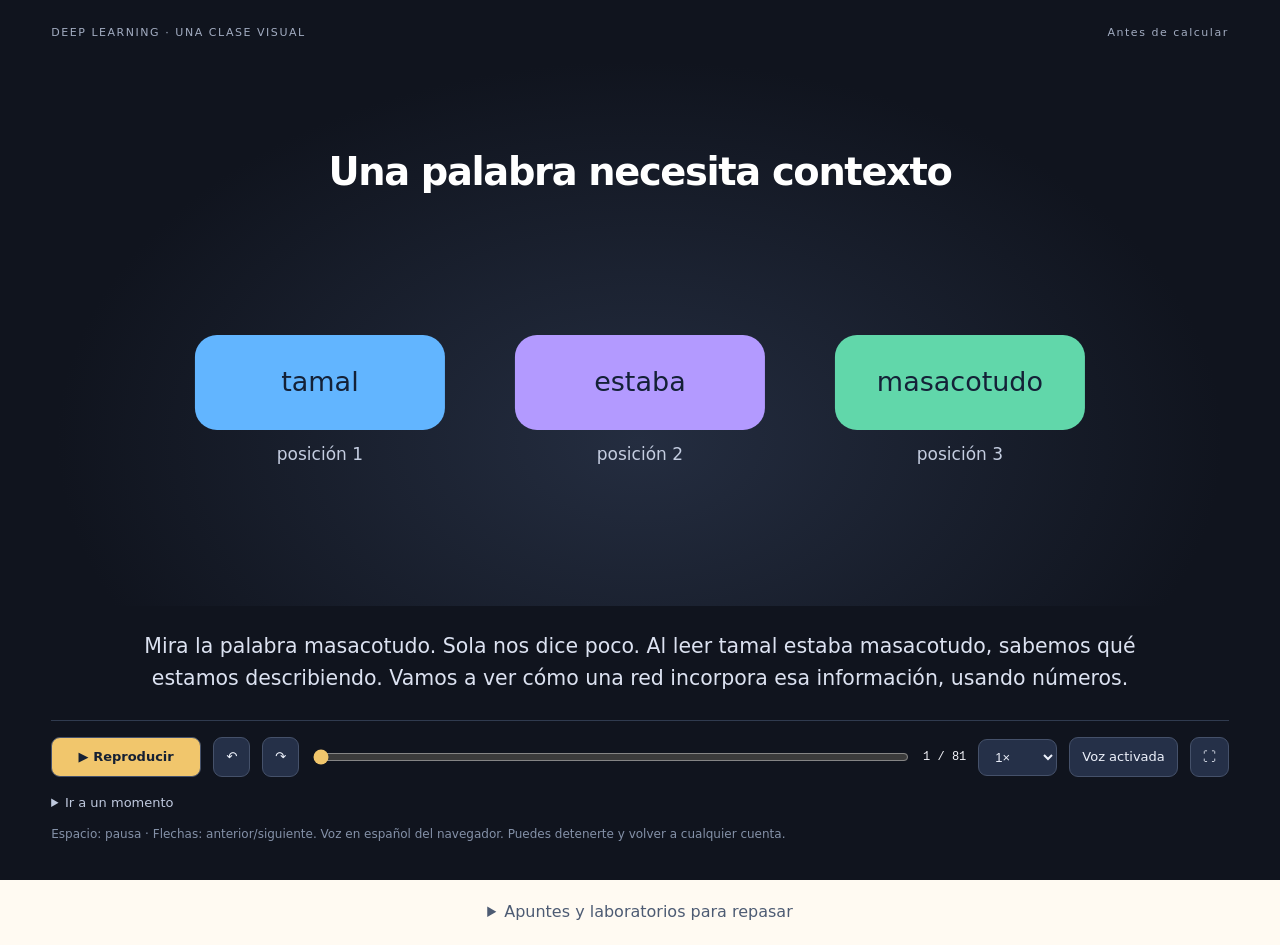
==== commit 9ca73527: "feat: add continuous narrated visual lesson with synchronized storyboard" ====
--- a/index.html
+++ b/index.html
@@ -39,6 +39,14 @@
     </nav>
 
     <main>
+<section id="cinema" class="cinema" aria-label="Clase animada">
+<header class="film-header">DEEP LEARNING · UNA CLASE VISUAL <span id="filmChapter"></span></header>
+<div id="filmScene" class="film-scene"></div>
+<p id="filmCaption" class="film-caption" aria-live="polite"></p>
+<div class="film-controls"><button id="filmPlay">▶ Empezar la clase</button><button id="filmBack" aria-label="Anterior">↶</button><button id="filmNext" aria-label="Siguiente">↷</button><input id="filmSeek" aria-label="Momento de la clase" type="range" min="0" value="0"><span id="filmTime"></span><select id="filmSpeed" aria-label="Velocidad"><option value="0.8">0.8×</option><option value="1" selected>1×</option><option value="1.25">1.25×</option></select><button id="filmVoice" aria-pressed="true">Voz activada</button><button id="filmFull" aria-label="Pantalla completa">⛶</button></div>
+<details class="film-chapters"><summary>Ir a un momento</summary><div id="filmChapters"></div></details>
+<p class="film-note">Espacio: pausa · Flechas: anterior/siguiente. Voz en español del navegador. Puedes detenerte y volver a cualquier cuenta.</p>
+</section><details class="study-notes"><summary>Apuntes y laboratorios para repasar</summary>
       <section id="inicio" class="hero section">
         <div class="hero-copy">
           <span class="eyebrow coral">No memorices una fórmula. Sigue una historia.</span>
@@ -292,7 +300,7 @@
           </p>
         </div>
       </section>
-    </main>
+    </details></main>
   </div>
 
   <div id="modal" class="modal" aria-hidden="true">
@@ -320,4 +328,4 @@
 
   <script src="app.js"></script>
 </body>
-</html>+</html>
--- a/styles.css
+++ b/styles.css
@@ -1,475 +1,499 @@
 :root{
-  --bg:#07111f;
-  --bg-2:#0b1628;
-  --panel:#101d31;
-  --panel-2:#14243b;
-  --card:#0e1a2c;
-  --text:#f7fbff;
-  --muted:#a8b7cc;
-  --line:#243650;
-  --line-soft:#1b2b43;
-  --accent:#79a8ff;
-  --accent-2:#4f7cff;
-  --accent-soft:#152b51;
-  --q:#49c7ff;
-  --k:#a78bfa;
-  --v:#45d59b;
-  --attn:#f5c45a;
-  --mask:#ff7474;
-  --good:#55d6a8;
-  --warn:#ffb86b;
-  --shadow:0 22px 80px rgba(0,0,0,.28);
-  --radius:24px;
-  --radius-sm:16px;
+  --ink:#182033;
+  --muted:#6f7585;
+  --paper:#fffaf2;
+  --paper-2:#f7f0e7;
+  --white:#ffffff;
+  --line:#eadfce;
+  --shadow:0 22px 70px rgba(72,53,29,.12);
+  --blue:#3aa6ff;
+  --blue-soft:#e8f5ff;
+  --purple:#8c6cff;
+  --purple-soft:#f0ebff;
+  --green:#38bd82;
+  --green-soft:#e7f8f1;
+  --gold:#e8a427;
+  --gold-soft:#fff4d8;
+  --red:#ef665f;
+  --red-soft:#fff0ee;
+  --orange:#ef8b35;
+  --orange-soft:#fff0e2;
+  --coral:#f07462;
+  --coral-soft:#fff0eb;
+  --navy:#22304a;
+  --radius:28px;
+  --radius-sm:18px;
   --font:Inter,ui-sans-serif,system-ui,-apple-system,BlinkMacSystemFont,"Segoe UI",sans-serif;
   --mono:"SFMono-Regular",Consolas,"Liberation Mono",Menlo,monospace;
 }
-
 *{box-sizing:border-box}
-html{scroll-behavior:smooth}
+html{scroll-behavior:smooth;scroll-padding-top:112px}
 body{
   margin:0;
-  min-width:320px;
-  min-height:100vh;
   background:
-    radial-gradient(circle at 8% 0%,rgba(73,199,255,.08),transparent 26rem),
-    radial-gradient(circle at 100% 20%,rgba(167,139,250,.08),transparent 30rem),
-    var(--bg);
-  color:var(--text);
+    radial-gradient(circle at 2% 0%,rgba(240,116,98,.13),transparent 24rem),
+    radial-gradient(circle at 100% 20%,rgba(58,166,255,.11),transparent 28rem),
+    linear-gradient(180deg,#fffaf2 0%,#fffdf9 28%,#f8f4ee 100%);
+  color:var(--ink);
   font-family:var(--font);
-  line-height:1.5;
-}
-button,select{font:inherit}
-button{color:inherit}
-button:disabled{opacity:.4;cursor:not-allowed}
-button:not(:disabled){cursor:pointer}
+  line-height:1.55;
+}
+button,input{font:inherit}
+button{cursor:pointer}
 a{color:inherit;text-decoration:none}
-svg{display:block}
-.noise{
-  pointer-events:none;
-  position:fixed;inset:0;z-index:0;opacity:.06;
-  background-image:url("data:image/svg+xml,%3Csvg viewBox='0 0 180 180' xmlns='http://www.w3.org/2000/svg'%3E%3Cfilter id='n'%3E%3CfeTurbulence type='fractalNoise' baseFrequency='.9' numOctaves='2' stitchTiles='stitch'/%3E%3C/filter%3E%3Crect width='100%25' height='100%25' filter='url(%23n)' opacity='.35'/%3E%3C/svg%3E");
-}
-.app{position:relative;z-index:1;width:min(1800px,100%);margin:0 auto;padding:18px}
+strong{font-weight:800}
+.app-shell{width:min(1640px,100%);margin:0 auto;padding:16px 22px 80px}
 .topbar{
-  min-height:72px;display:flex;align-items:center;justify-content:space-between;gap:18px;
-  border:1px solid var(--line);background:rgba(10,21,37,.82);backdrop-filter:blur(18px);
-  border-radius:22px;padding:12px 16px;position:sticky;top:10px;z-index:50;box-shadow:0 8px 40px rgba(0,0,0,.2)
-}
-.brand{display:flex;align-items:center;gap:12px;min-width:0}
-.brand-mark{
-  position:relative;width:44px;height:44px;border-radius:14px;display:grid;place-items:center;
-  background:linear-gradient(145deg,#162947,#0a1628);border:1px solid #2a4468;overflow:hidden;flex:0 0 auto
-}
-.brand-orbit{position:absolute;width:30px;height:30px;border:1px solid var(--q);border-radius:50%;animation:spin 8s linear infinite}
-.brand-orbit:after{content:"";position:absolute;width:6px;height:6px;border-radius:50%;background:var(--attn);left:0;top:8px}
-.brand-core{font-weight:900;color:#fff;z-index:1}
-.brand-copy{display:flex;flex-direction:column;min-width:0}
-.brand-copy strong{font-size:15px;white-space:nowrap}
-.brand-copy span{font-size:12px;color:var(--muted);white-space:nowrap;overflow:hidden;text-overflow:ellipsis}
-.top-actions{display:flex;gap:8px;flex-wrap:wrap;justify-content:flex-end}
-.top-btn,.soft-btn,.primary-btn,.pill-btn{
-  border:1px solid var(--line);border-radius:13px;min-height:42px;padding:9px 13px;
-  background:var(--panel);transition:.18s ease;display:inline-flex;align-items:center;justify-content:center;gap:8px
-}
-.top-btn svg{width:18px;height:18px;stroke:currentColor;stroke-width:1.8;fill:none}
-.top-btn:hover,.soft-btn:hover,.pill-btn:hover{background:var(--panel-2);border-color:#38557c;transform:translateY(-1px)}
-.primary-btn{background:linear-gradient(135deg,#315fd1,#426fff);border-color:#5d85ed;box-shadow:0 8px 25px rgba(58,102,218,.25);font-weight:750}
-.primary-btn:hover{filter:brightness(1.08);transform:translateY(-1px)}
-.pill-btn{min-height:36px;padding:7px 11px;border-radius:999px;font-size:12px;background:#11223b}
-.legend-strip{
-  margin-top:12px;border:1px solid var(--line);border-radius:18px;padding:12px 16px;background:rgba(13,26,44,.74);
-  display:flex;align-items:center;justify-content:space-between;gap:18px;overflow:auto
-}
-.legend-heading{display:flex;flex-direction:column;min-width:190px}
-.legend-heading strong{font-size:13px}
-.mini-kicker,.chapter-label,.bubble-label,.concept-kicker{
-  font-size:10px;letter-spacing:.12em;text-transform:uppercase;color:var(--muted);font-weight:800
-}
-.legend-items{display:flex;gap:20px;white-space:nowrap;font-size:12px;color:var(--muted)}
-.legend-items span{display:inline-flex;gap:7px;align-items:center}
-.legend-items b{color:var(--text)}
-.legend-dot{width:10px;height:10px;border-radius:50%;box-shadow:0 0 18px currentColor}
-.legend-dot.q{background:var(--q);color:var(--q)}
-.legend-dot.k{background:var(--k);color:var(--k)}
-.legend-dot.v{background:var(--v);color:var(--v)}
-.legend-dot.attn{background:var(--attn);color:var(--attn)}
-.legend-dot.mask{background:var(--mask);color:var(--mask)}
-
-.main-grid{display:grid;grid-template-columns:270px minmax(0,1fr);gap:16px;margin-top:16px}
-.side-map{
-  position:sticky;top:108px;align-self:start;max-height:calc(100vh - 126px);overflow:auto;
-  border:1px solid var(--line);border-radius:22px;background:rgba(12,24,41,.78);padding:15px
-}
-.side-map::-webkit-scrollbar{width:7px}
-.side-map::-webkit-scrollbar-thumb{background:#2b405f;border-radius:999px}
-.side-map-head{display:flex;justify-content:space-between;align-items:center;gap:12px;padding:0 3px 12px}
-.side-map h2{font-size:16px;margin:3px 0 0}
-.star-counter{display:flex;align-items:center;gap:5px;background:#2b2614;border:1px solid #625323;color:#ffd76b;padding:7px 10px;border-radius:999px;font-size:12px}
-.mission-list{display:flex;flex-direction:column;gap:7px}
-.mission-btn{
-  width:100%;border:1px solid transparent;background:transparent;color:var(--muted);text-align:left;border-radius:13px;
-  padding:9px 10px;display:grid;grid-template-columns:30px 1fr;gap:9px;align-items:center;transition:.18s ease
-}
-.mission-btn:hover{background:#101f35;color:#fff}
-.mission-btn.active{background:#142a4b;color:#fff;border-color:#345b91}
-.mission-num{
-  width:28px;height:28px;border-radius:10px;display:grid;place-items:center;background:#102039;border:1px solid var(--line);font-size:11px;font-weight:800
-}
-.mission-btn.active .mission-num{background:var(--accent-2);border-color:#789cff}
-.mission-text{min-width:0}
-.mission-text strong{display:block;font-size:12px;white-space:nowrap;overflow:hidden;text-overflow:ellipsis}
-.mission-text span{font-size:10px;color:var(--muted)}
-.side-tip{margin-top:12px;display:grid;grid-template-columns:32px 1fr;gap:9px;border-top:1px solid var(--line);padding-top:13px}
-.side-tip-icon{width:30px;height:30px;border-radius:50%;display:grid;place-items:center;background:#192a45;color:var(--q);font-weight:900}
-.side-tip strong{font-size:11px}
-.side-tip p{font-size:10px;color:var(--muted);margin:2px 0 0;line-height:1.5}
-
-.lesson-column{min-width:0}
-.progress-wrap{display:flex;align-items:center;gap:10px;margin:1px 3px 10px}
-.progress-track{height:7px;background:#13233b;border-radius:999px;overflow:hidden;flex:1}
-.progress-fill{height:100%;background:linear-gradient(90deg,var(--q),var(--accent-2),var(--k));border-radius:999px;width:0;transition:width .4s ease}
-.progress-wrap span{font-size:11px;color:var(--muted);font-family:var(--mono)}
-.lesson-card{
-  border:1px solid var(--line);border-radius:var(--radius);background:
-  linear-gradient(180deg,rgba(18,34,58,.96),rgba(10,21,37,.97));
-  box-shadow:var(--shadow);padding:22px;overflow:hidden;position:relative
-}
-.lesson-card:before{
-  content:"";position:absolute;inset:0 0 auto;height:1px;background:linear-gradient(90deg,transparent,#5f88c4,transparent);opacity:.7
-}
-.lesson-head{display:flex;justify-content:space-between;gap:20px;align-items:flex-start}
-.lesson-head h1{font-size:clamp(26px,3vw,46px);line-height:1.05;letter-spacing:-.035em;margin:6px 0 0;max-width:1000px}
-.shape-badge{font-family:var(--mono);font-size:11px;color:#c8d8ef;border:1px solid #334b6c;background:#0d1c31;padding:8px 10px;border-radius:11px;white-space:nowrap}
-.teacher-row{display:grid;grid-template-columns:118px minmax(0,1fr);gap:18px;align-items:stretch;margin-top:18px}
-.guide-wrap{
-  min-height:180px;border:1px solid var(--line);border-radius:20px;background:
-  radial-gradient(circle at 50% 25%,rgba(73,199,255,.11),transparent 45%),#0c192b;
-  display:flex;flex-direction:column;align-items:center;justify-content:center
-}
-.guide{position:relative;width:92px;height:120px}
-.guide-head{
-  position:absolute;top:9px;left:18px;width:58px;height:58px;border-radius:48% 48% 44% 44%;
-  background:#ffd7b5;border:2px solid #dca984;z-index:2
-}
-.guide-hair{
-  position:absolute;left:11px;top:1px;width:71px;height:47px;border-radius:50% 50% 42% 42%;
-  background:#20304f;transform:rotate(-2deg);z-index:3;clip-path:polygon(0 0,100% 0,100% 60%,83% 43%,71% 70%,53% 37%,35% 64%,14% 43%,0 65%)
-}
-.guide-eye{position:absolute;top:28px;width:5px;height:7px;border-radius:50%;background:#182236;z-index:4}
-.guide-eye.left{left:18px}.guide-eye.right{right:18px}
-.guide-mouth{position:absolute;left:21px;top:42px;width:16px;height:7px;border-bottom:2px solid #b86863;border-radius:0 0 50% 50%;z-index:4}
-.guide-body{
-  position:absolute;left:20px;top:64px;width:54px;height:52px;border-radius:19px 19px 10px 10px;
-  background:linear-gradient(160deg,#315fcd,#5b7df0);border:2px solid #7396ff;z-index:1
-}
-.guide-badge{position:absolute;left:17px;top:13px;width:20px;height:20px;border-radius:50%;display:grid;place-items:center;background:#07111f;color:var(--q);font-size:10px;font-weight:900}
-.guide-arm{position:absolute;width:44px;height:12px;right:-16px;top:74px;background:#ffd7b5;border:2px solid #dca984;border-radius:999px;transform:rotate(-16deg);z-index:0}
-.guide-name{font-size:11px;font-weight:800;margin-top:5px;color:#d5e7ff}
-.teacher-bubble{position:relative;border:1px solid #2e4668;border-radius:20px;background:#0c1a2e;padding:16px 18px}
-.teacher-bubble:before{content:"";position:absolute;left:-9px;top:58px;width:16px;height:16px;background:#0c1a2e;border-left:1px solid #2e4668;border-bottom:1px solid #2e4668;transform:rotate(45deg)}
-.teacher-bubble>p{font-size:clamp(15px,1.4vw,19px);line-height:1.75;margin:6px 0 13px;color:#f3f8ff}
-.mental-image{background:#101f35;border-left:4px solid var(--attn);border-radius:12px;padding:10px 12px}
-.mental-image span{font-size:10px;text-transform:uppercase;letter-spacing:.11em;color:var(--attn);font-weight:850}
-.mental-image p{font-size:13px;color:#c8d6e8;margin:4px 0 0;line-height:1.65}
-.teacher-actions{display:flex;flex-wrap:wrap;gap:8px;margin-top:11px}
-
-.scene{
-  margin-top:18px;min-height:460px;border:1px solid #263c5b;border-radius:22px;overflow:hidden;position:relative;
-  background:
-    linear-gradient(rgba(92,127,170,.04) 1px,transparent 1px),
-    linear-gradient(90deg,rgba(92,127,170,.04) 1px,transparent 1px),
-    radial-gradient(circle at 50% 20%,rgba(79,124,255,.07),transparent 45%),
-    #091625;
-  background-size:26px 26px,26px 26px,auto,auto
-}
-.scene svg{width:100%;height:auto;min-height:460px}
-.scene-title{font-size:13px;fill:var(--muted);letter-spacing:.06em}
-.scene-note{font-size:12px;fill:var(--muted)}
-.scene-label{font-size:14px;fill:var(--text);font-weight:750}
-.scene-big{font-size:20px;fill:var(--text);font-weight:850}
-.scene-mono{font-family:var(--mono);fill:var(--text)}
-.scene-ui{padding:18px}
-.scene-grid{display:grid;grid-template-columns:repeat(3,minmax(0,1fr));gap:14px}
-.visual-card{border:1px solid var(--line);border-radius:18px;background:#0d1b2e;padding:15px}
-.visual-card h3{font-size:13px;margin:0 0 5px}
-.visual-card p{font-size:12px;color:var(--muted);margin:0}
-.matrix-shell{display:grid;gap:7px;justify-content:center}
-.matrix-row{display:flex;gap:7px}
+  position:sticky;top:10px;z-index:50;
+  display:flex;align-items:center;justify-content:space-between;gap:18px;
+  background:rgba(255,252,247,.86);backdrop-filter:blur(18px);
+  border:1px solid rgba(218,202,181,.85);border-radius:24px;padding:11px 14px 11px 16px;
+  box-shadow:0 10px 40px rgba(74,57,33,.08)
+}
+.brand{display:flex;align-items:center;gap:12px}
+.brand-orbit{
+  width:46px;height:46px;border-radius:15px;display:grid;place-items:center;position:relative;
+  background:linear-gradient(145deg,#1f2c44,#2e4164);color:#fff;overflow:hidden
+}
+.brand-orbit:before{content:"";position:absolute;width:31px;height:31px;border:1px solid rgba(255,255,255,.5);border-radius:50%;animation:spin 8s linear infinite}
+.orbit-dot{position:absolute;width:7px;height:7px;background:var(--gold);border-radius:50%;transform:translate(-13px,-7px)}
+.brand-orbit strong{z-index:2}
+.brand-title{display:block;font-size:15px;margin-top:1px}
+.eyebrow{
+  display:inline-block;font-size:10px;letter-spacing:.13em;text-transform:uppercase;color:var(--muted);font-weight:900
+}
+.eyebrow.coral{color:var(--coral)}
+.eyebrow.red{color:var(--red)}
+.eyebrow.orange{color:var(--orange)}
+.eyebrow.purple{color:var(--purple)}
+.top-actions{display:flex;gap:8px}
+.top-action{
+  border:1px solid var(--line);background:#fff;border-radius:13px;padding:9px 13px;color:var(--navy);font-weight:750;font-size:12px
+}
+.top-action:hover{border-color:#cdbda5;transform:translateY(-1px)}
+.icon-action{width:42px;padding:9px}
+.chapter-rail{
+  position:sticky;top:82px;z-index:40;display:flex;gap:8px;overflow:auto;
+  padding:8px 2px 10px;margin-bottom:8px;scrollbar-width:none
+}
+.chapter-rail::-webkit-scrollbar{display:none}
+.chapter-pill{
+  flex:0 0 auto;border:1px solid var(--line);background:rgba(255,255,255,.85);color:var(--muted);
+  border-radius:999px;padding:8px 12px;font-size:11px;font-weight:800
+}
+.chapter-pill.active{background:var(--navy);color:#fff;border-color:var(--navy)}
+
+.section{margin-top:18px;scroll-margin-top:124px}
+.hero{
+  min-height:680px;display:grid;grid-template-columns:minmax(0,1.08fr) minmax(460px,.92fr);
+  gap:30px;align-items:center;padding:50px 44px;border:1px solid var(--line);border-radius:36px;
+  background:linear-gradient(145deg,rgba(255,255,255,.96),rgba(255,248,238,.96));
+  box-shadow:var(--shadow);overflow:hidden;position:relative
+}
+.hero:before{
+  content:"";position:absolute;width:480px;height:480px;border-radius:50%;
+  background:radial-gradient(circle,rgba(240,116,98,.13),rgba(240,116,98,0));
+  left:-170px;bottom:-210px;pointer-events:none
+}
+.hero-copy{position:relative;z-index:2}
+.hero h1{
+  font-size:clamp(46px,5.2vw,86px);line-height:.98;letter-spacing:-.055em;margin:12px 0 20px;max-width:920px
+}
+.highlight-word{position:relative;color:var(--coral);white-space:nowrap}
+.highlight-word:after{
+  content:"";position:absolute;left:0;right:0;bottom:-4px;height:8px;border-radius:999px;
+  background:linear-gradient(90deg,var(--gold),var(--coral));opacity:.28;transform:rotate(-1deg)
+}
+.hero-lead{font-size:18px;line-height:1.78;color:#50586a;max-width:790px;margin:0}
+.hero-cta-row{display:flex;gap:10px;flex-wrap:wrap;margin-top:28px}
+.primary-cta,.secondary-cta{
+  border-radius:15px;padding:13px 17px;font-weight:850;border:1px solid transparent;transition:.18s ease
+}
+.primary-cta{background:var(--navy);color:#fff;box-shadow:0 10px 28px rgba(34,48,74,.18)}
+.primary-cta:hover{transform:translateY(-2px);filter:brightness(1.05)}
+.secondary-cta{background:#fff;color:var(--navy);border-color:var(--line)}
+.red-cta{background:var(--red)}
+.promise-grid{display:grid;grid-template-columns:repeat(3,1fr);gap:10px;margin-top:34px}
+.promise-grid article{
+  background:#fff;border:1px solid var(--line);border-radius:18px;padding:14px;min-height:118px
+}
+.promise-icon{
+  width:30px;height:30px;border-radius:10px;display:grid;place-items:center;
+  background:var(--coral-soft);color:var(--coral);font-weight:900;font-size:12px;margin-bottom:8px
+}
+.promise-grid strong{font-size:12px}
+.promise-grid p{font-size:11px;color:var(--muted);margin:4px 0 0;line-height:1.55}
+.hero-visual{position:relative;min-height:520px;display:flex;flex-direction:column;justify-content:center}
+.sunburst{
+  position:absolute;inset:8% 2% 20%;
+  background:repeating-conic-gradient(from 0deg,rgba(232,164,39,.06) 0 7deg,transparent 7deg 15deg);
+  border-radius:50%;filter:blur(.2px)
+}
+.phrase-card{
+  position:relative;background:#fff;border:1px solid #ead9bf;border-radius:32px;padding:26px 24px 20px;
+  box-shadow:0 24px 70px rgba(79,54,22,.13);transform:rotate(-1.2deg)
+}
+.phrase-label{display:block;text-align:center;font-size:11px;text-transform:uppercase;letter-spacing:.13em;color:var(--muted);font-weight:900}
+.phrase-row{display:flex;justify-content:space-between;gap:10px;margin-top:24px;position:relative;z-index:3}
+.word-chip{
+  position:relative;flex:1;min-height:88px;border-radius:22px;display:flex;align-items:center;justify-content:center;
+  font-size:20px;font-weight:900;border:2px solid currentColor;background:#fff
+}
+.word-chip span{
+  position:absolute;right:8px;top:8px;width:22px;height:22px;border-radius:50%;display:grid;place-items:center;
+  font-size:9px;background:currentColor;color:#fff
+}
+.word-chip.tamal{color:var(--blue);background:var(--blue-soft)}
+.word-chip.estaba{color:var(--purple);background:var(--purple-soft)}
+.word-chip.masacotudo{color:var(--green);background:var(--green-soft)}
+.attention-arcs{margin-top:-4px}
+.attention-arcs svg{width:100%;display:block}
+.arc{fill:none;stroke:var(--gold);stroke-linecap:round;opacity:.88}
+.arc-major{stroke-width:9}
+.arc-mid{stroke-width:5}
+.attention-arcs text{fill:#a97512;font-size:13px;font-weight:900}
+.hero-result{
+  width:max-content;max-width:100%;margin:-8px auto 0;background:var(--gold-soft);border:1px solid #f0d48f;
+  border-radius:16px;padding:11px 16px;text-align:center
+}
+.hero-result span{display:block;font-size:9px;letter-spacing:.12em;text-transform:uppercase;color:#a8781b;font-weight:900}
+.hero-result strong{display:block;font-family:var(--mono);font-size:15px;margin-top:3px}
+.mascot-card{
+  position:absolute;left:-30px;bottom:5px;width:min(370px,78%);display:grid;grid-template-columns:82px 1fr;gap:10px;
+  align-items:center;background:#fff;border:1px solid var(--line);border-radius:22px;padding:11px 14px;
+  box-shadow:0 14px 40px rgba(56,42,25,.1);transform:rotate(1deg)
+}
+.mascot-card strong{font-size:12px}
+.mascot-card p{font-size:11px;color:var(--muted);margin:2px 0 0;line-height:1.45}
+.lumi{position:relative;width:74px;height:84px}
+.lumi-head{
+  position:absolute;left:12px;top:3px;width:50px;height:48px;border-radius:48% 48% 45% 45%;
+  background:#f6c9a6;border:2px solid #cb9d7b
+}
+.lumi-head i{position:absolute;top:19px;width:5px;height:6px;border-radius:50%;background:#263148}
+.lumi-head i:first-child{left:13px}.lumi-head i:nth-child(2){right:13px}
+.lumi-head b{position:absolute;left:15px;top:32px;width:17px;height:8px;border-bottom:2px solid #ad5d55;border-radius:0 0 50% 50%}
+.lumi-body{
+  position:absolute;left:15px;top:45px;width:44px;height:37px;border-radius:15px 15px 10px 10px;
+  background:linear-gradient(145deg,#324d7d,#22314e);color:#fff;display:grid;place-items:center;font-weight:900
+}
+.color-key-wrap{position:sticky;top:126px;z-index:35;margin-top:12px}
+.color-key{
+  width:max-content;max-width:100%;margin:0 auto;display:flex;gap:18px;overflow:auto;white-space:nowrap;
+  background:rgba(255,255,255,.92);backdrop-filter:blur(15px);border:1px solid var(--line);border-radius:999px;
+  padding:9px 14px;box-shadow:0 8px 30px rgba(65,48,26,.06);font-size:10px;color:var(--muted)
+}
+.color-key span{display:flex;align-items:center;gap:6px}
+.color-key i{width:9px;height:9px;border-radius:50%}
+.c-q{background:var(--blue)}.c-k{background:var(--purple)}.c-v{background:var(--green)}.c-a{background:var(--gold)}.c-m{background:var(--red)}
+
+.exercise-section,.topic-section,.final-map-section{
+  padding:44px;border:1px solid var(--line);border-radius:34px;background:rgba(255,255,255,.92);box-shadow:var(--shadow)
+}
+.section-heading{max-width:1040px;margin-bottom:28px}
+.section-heading.center{margin-left:auto;margin-right:auto;text-align:center}
+.section-heading h2{font-size:clamp(34px,4vw,60px);line-height:1.03;letter-spacing:-.045em;margin:8px 0 14px}
+.section-heading p{font-size:16px;color:#5f6675;line-height:1.75;margin:0;max-width:930px}
+.exercise-layout{display:grid;grid-template-columns:250px minmax(0,1fr);gap:16px;align-items:start}
+.step-map{
+  position:sticky;top:177px;border-radius:24px;border:1px solid var(--line);background:var(--paper);
+  padding:15px;max-height:calc(100vh - 195px);overflow:auto
+}
+.step-map-head{display:flex;justify-content:space-between;gap:12px;align-items:end;padding:3px 4px 12px}
+.step-map-head strong{font-size:10px;color:var(--muted)}
+.step-list{display:flex;flex-direction:column;gap:7px}
+.step-btn{
+  width:100%;display:grid;grid-template-columns:34px 1fr;gap:8px;align-items:center;text-align:left;
+  border:1px solid transparent;background:transparent;border-radius:14px;padding:8px;color:#656c7b
+}
+.step-btn:hover{background:#fff}
+.step-btn.active{background:#fff;border-color:#d8c9b2;color:var(--ink);box-shadow:0 7px 24px rgba(74,51,22,.06)}
+.step-num{
+  width:32px;height:32px;border-radius:11px;background:#f1e8da;display:grid;place-items:center;font-size:10px;font-weight:900
+}
+.step-btn.active .step-num{background:var(--navy);color:#fff}
+.step-btn strong{display:block;font-size:11px}
+.step-btn span small{display:block;color:#9a9fab;font-size:9px;margin-top:1px}
+.workbench{
+  border:1px solid var(--line);border-radius:28px;background:#fff;overflow:hidden;box-shadow:0 18px 55px rgba(58,42,20,.08)
+}
+.workbench-top{
+  display:flex;justify-content:space-between;gap:18px;align-items:start;padding:22px 24px 16px;border-bottom:1px solid #f0e7d9
+}
+.workbench-top h3{font-size:clamp(26px,2.8vw,43px);line-height:1.06;letter-spacing:-.035em;margin:5px 0 0}
+.stage-actions{display:flex;gap:7px;flex-wrap:wrap;justify-content:flex-end}
+.mini-btn{
+  border:1px solid var(--line);background:#fff;border-radius:999px;padding:7px 10px;font-size:10px;font-weight:800;color:var(--navy)
+}
+.mini-btn:hover{background:var(--paper)}
+.story-strip{
+  min-height:58px;display:flex;align-items:center;gap:10px;overflow:auto;padding:10px 18px;background:#fffdf9;border-bottom:1px solid #f2e9dd
+}
+.story-token{
+  flex:0 0 auto;border:1px solid var(--line);border-radius:999px;padding:7px 10px;font-size:10px;color:var(--muted);background:#fff
+}
+.story-token.done{background:#eef6ff;border-color:#bedfff;color:#2f73ad}
+.story-token.current{background:var(--gold-soft);border-color:#edca75;color:#92630c;font-weight:850}
+.visual-stage{
+  min-height:500px;padding:22px;background:
+    linear-gradient(rgba(69,82,108,.035) 1px,transparent 1px),
+    linear-gradient(90deg,rgba(69,82,108,.035) 1px,transparent 1px),
+    #fff;
+  background-size:28px 28px
+}
+.workbench-bottom{display:grid;grid-template-columns:.7fr 1.3fr;gap:12px;padding:0 18px 18px}
+.narration-card,.math-card{
+  border:1px solid var(--line);border-radius:20px;padding:15px;background:#fffaf4
+}
+.narration-card p{font-size:13px;line-height:1.75;color:#555d6e;margin:7px 0 0}
+.anchor-line{
+  margin-top:12px;border-left:4px solid var(--gold);padding:8px 10px;background:var(--gold-soft);border-radius:0 12px 12px 0;
+  font-size:11px;font-weight:750;color:#6d511c
+}
+.math-card{background:#fcfdff}
+.math-card-head{display:flex;justify-content:space-between;gap:10px;align-items:center}
+.math-steps{display:flex;flex-direction:column;gap:7px;margin-top:10px}
+.math-line{
+  display:grid;grid-template-columns:28px 1fr;gap:8px;align-items:start;padding:9px;border-radius:12px;border:1px solid #e8eaf0;background:#fff
+}
+.math-line.hidden-line{display:none}
+.math-line.highlight{background:var(--gold-soft);border-color:#edcf86}
+.math-line .n{width:26px;height:26px;border-radius:8px;display:grid;place-items:center;background:#eef1f7;font-size:9px;font-weight:900}
+.math-line code{font-family:var(--mono);font-size:11px;line-height:1.65;white-space:pre-wrap;color:#273044}
+.step-controls{
+  display:grid;grid-template-columns:auto 1fr auto;gap:10px;align-items:center;border-top:1px solid #efe6d8;padding:12px 18px
+}
+.step-controls>button{
+  border:1px solid var(--line);background:#fff;border-radius:13px;padding:9px 12px;font-size:11px;font-weight:850
+}
+.step-controls>button.next{background:var(--navy);color:#fff;border-color:var(--navy)}
+.step-dots{display:flex;gap:5px;justify-content:center;flex-wrap:wrap}
+.step-dot{width:7px;height:7px;border-radius:50%;background:#ddd4c7;border:0;padding:0}
+.step-dot.active{background:var(--gold);transform:scale(1.35)}
+.result-ribbon{
+  margin-top:16px;border:1px solid #e8d8bd;border-radius:24px;background:linear-gradient(90deg,#fff8ea,#fff,#eef8f3);
+  display:grid;grid-template-columns:1fr auto 1fr auto 1fr;gap:16px;align-items:center;padding:18px 20px
+}
+.result-ribbon div{text-align:center}
+.result-ribbon p{font-size:10px;color:var(--muted);margin:3px 0}
+.result-ribbon strong{font-family:var(--mono);font-size:12px}
+.ribbon-arrow{font-size:22px;color:#b1a487}
+
+.matrix-wrap{display:grid;gap:8px;justify-content:center}
+.matrix-title{text-align:center;font-size:11px;font-weight:900;margin-bottom:6px}
+.matrix-grid{display:grid;gap:7px;justify-content:center}
 .matrix-cell{
-  min-width:58px;height:54px;border-radius:11px;border:1px solid #324967;background:#102039;color:#eef6ff;
-  display:grid;place-items:center;font-family:var(--mono);font-size:13px;transition:.18s ease;position:relative
-}
-button.matrix-cell:hover{transform:translateY(-2px);border-color:#6e96ce}
-.matrix-cell.selected{outline:3px solid var(--attn);outline-offset:2px;background:#2a2619}
-.matrix-cell.masked{background:#351c24;border-color:#6b2e3b;color:#ffb1b1}
-.matrix-cell.allowed{background:#10283a;border-color:#2d5e75}
-.math-explainer{border:1px solid var(--line);border-radius:18px;background:#0c192b;padding:16px}
-.math-explainer pre{font-family:var(--mono);white-space:pre-wrap;line-height:1.8;margin:8px 0 0;font-size:13px;color:#e8f3ff}
-.eq-line{display:flex;align-items:center;gap:9px;flex-wrap:wrap;font-family:var(--mono)}
-.eq-pill{padding:7px 9px;border-radius:10px;background:#10233b;border:1px solid #2b4567}
-.q-bg{background:rgba(73,199,255,.12)!important;border-color:rgba(73,199,255,.5)!important}
-.k-bg{background:rgba(167,139,250,.12)!important;border-color:rgba(167,139,250,.5)!important}
-.v-bg{background:rgba(69,213,155,.12)!important;border-color:rgba(69,213,155,.5)!important}
-.attn-bg{background:rgba(245,196,90,.12)!important;border-color:rgba(245,196,90,.5)!important}
-.mask-bg{background:rgba(255,116,116,.12)!important;border-color:rgba(255,116,116,.5)!important}
-.color-q{color:var(--q)}.color-k{color:var(--k)}.color-v{color:var(--v)}.color-attn{color:var(--attn)}.color-mask{color:var(--mask)}
-.bar-row{display:grid;grid-template-columns:100px 1fr 74px;gap:10px;align-items:center;margin:9px 0}
-.bar-track{height:36px;border-radius:12px;background:#0d1a2b;overflow:hidden;border:1px solid #203550}
-.bar-fill{height:100%;border-radius:10px;display:flex;align-items:center;padding-left:10px;font-size:10px;font-weight:800;white-space:nowrap;transition:width .7s cubic-bezier(.22,.8,.3,1)}
-.token-card{border:1px solid var(--line);background:#101f35;border-radius:17px;padding:12px 14px}
-.token-card strong{font-size:13px}
-.token-card span{display:block;color:var(--muted);font-size:11px;margin-top:3px}
-.big-formula{font-family:var(--mono);font-size:clamp(14px,1.6vw,22px);padding:14px 16px;border:1px solid #335276;background:#0d2039;border-radius:15px;overflow:auto}
-.toggle-row{display:flex;gap:8px;flex-wrap:wrap;margin-bottom:13px}
-.toggle-btn{border:1px solid var(--line);background:#102039;border-radius:999px;padding:8px 12px;font-size:11px}
-.toggle-btn.active{background:#1d3b68;border-color:#5a84bd;color:#fff}
-.soft-arrow{
-  stroke-dasharray:10 9;animation:dash 1.6s linear infinite;
-}
-.beam{filter:drop-shadow(0 0 8px currentColor)}
-.pulse{animation:pulse 1.35s ease-in-out infinite alternate}
-.floaty{animation:float 2.4s ease-in-out infinite alternate}
-.pop{animation:pop .45s cubic-bezier(.2,.8,.2,1)}
-.fade-up{animation:fadeUp .4s ease}
-.draw{stroke-dasharray:700;stroke-dashoffset:700;animation:draw 1.6s ease forwards}
-.sequence-flow{animation:flowToken 2.8s ease-in-out infinite}
-.spark{animation:spark 1.5s ease-in-out infinite}
-
-.anchor{
-  margin-top:16px;display:grid;grid-template-columns:42px 1fr;gap:12px;align-items:center;border:1px solid #344f73;
-  background:linear-gradient(90deg,#102441,#0d1b2f);border-radius:16px;padding:11px 14px
-}
-.anchor-symbol{width:38px;height:38px;border-radius:12px;background:#172f52;color:var(--attn);display:grid;place-items:center;font-size:22px;font-weight:900}
-.anchor span{display:block;font-size:9px;text-transform:uppercase;letter-spacing:.12em;color:var(--muted)}
-.anchor strong{display:block;font-size:14px;margin-top:2px;color:#f8fbff}
-
-.study-panel{margin-top:16px}
-.panel-grid{display:grid;grid-template-columns:minmax(0,1.4fr) minmax(280px,.6fr);gap:16px}
-.math-panel,.concept-panel,.state-panel,.quiz-panel{
-  border:1px solid var(--line);background:rgba(13,27,47,.88);border-radius:22px;padding:18px
-}
-.panel-head{display:flex;justify-content:space-between;gap:16px;align-items:flex-start}
-.panel-head h2,.state-panel h2,.quiz-panel h2{font-size:17px;margin:4px 0 0}
-.micro-steps{display:flex;flex-direction:column;gap:8px;margin:14px 0}
-.micro-step{
-  display:grid;grid-template-columns:32px 1fr;gap:10px;padding:10px;border-radius:13px;background:#0c192a;border:1px solid #1c304a
-}
-.micro-step.current{background:#142b49;border-color:#426a9e;animation:pop .35s ease}
-.micro-num{width:30px;height:30px;border-radius:9px;background:#11243d;border:1px solid #2f4968;display:grid;place-items:center;font-size:10px;font-weight:850}
-.micro-text{font-family:var(--mono);font-size:12px;line-height:1.7;align-self:center;overflow-wrap:anywhere}
-.button-row{display:flex;flex-wrap:wrap;gap:8px}
-.concept-panel{display:flex;flex-direction:column;gap:10px}
-.concept-card{background:#0c192a;border:1px solid #1f3550;border-radius:15px;padding:12px}
-.concept-card.danger{border-color:#57303a;background:#21141a}
-.concept-card p{font-size:12px;line-height:1.65;color:#c6d5e7;margin:5px 0 0}
-.bottom-grid{grid-template-columns:1fr 1fr;margin-top:16px}
-.token-state{margin-top:12px;background:#0b192c;border:1px solid #26405f;border-radius:15px;padding:14px;font-size:13px;line-height:1.65}
-.journey-bar{display:flex;gap:5px;margin-top:12px;overflow:auto;padding-bottom:3px}
-.journey-node{min-width:22px;height:8px;border-radius:999px;background:#1a2e49}
-.journey-node.done{background:#315fcd}.journey-node.current{background:var(--attn);box-shadow:0 0 14px rgba(245,196,90,.4)}
-.quiz-question{font-size:13px;color:#d8e6f7;line-height:1.6}
-.quiz-options{display:grid;gap:7px}
-.quiz-option{min-height:42px;border:1px solid #29425f;background:#0d1b2e;border-radius:12px;padding:9px 11px;text-align:left;font-size:12px;transition:.18s ease}
-.quiz-option:hover{border-color:#5277a7;background:#11253f}
-.quiz-option.correct{background:#102e28;border-color:#327d67}
-.quiz-option.wrong{background:#2c171d;border-color:#7e3d4d}
-.quiz-feedback{min-height:22px;margin-top:9px;font-size:11px;color:var(--muted)}
-
-.deck-controls{
-  margin-top:16px;border:1px solid var(--line);border-radius:18px;background:rgba(11,23,40,.82);
-  padding:11px;display:grid;grid-template-columns:auto 1fr auto;align-items:center;gap:14px
-}
-.deck-nav{display:flex;gap:8px;flex-wrap:wrap}
-.shortcut-row{display:flex;justify-content:center;gap:14px;flex-wrap:wrap;color:var(--muted);font-size:10px}
-kbd{font-family:var(--mono);border:1px solid #3b506d;background:#101d31;border-bottom-width:2px;border-radius:6px;padding:2px 5px;color:#dce9f8}
-.speed{display:flex;align-items:center;gap:7px;color:var(--muted);font-size:10px}
-.speed select{background:#0d1b2e;color:#fff;border:1px solid #2c4565;border-radius:10px;padding:8px}
-
-.focus-modal{
-  position:fixed;inset:0;z-index:100;background:rgba(3,8,15,.74);backdrop-filter:blur(10px);display:none;align-items:center;justify-content:center;padding:20px
-}
-.focus-modal.open{display:flex}
-.focus-card{
-  width:min(720px,100%);position:relative;border:1px solid #3c5d87;background:#0d1c30;border-radius:24px;padding:26px;box-shadow:0 40px 120px rgba(0,0,0,.5)
-}
-.focus-card h2{font-size:28px;line-height:1.1;margin:6px 0 12px}
-.focus-card>p{font-size:16px;line-height:1.8;color:#dae7f6}
-.focus-close{position:absolute;right:12px;top:10px;width:38px;height:38px;border-radius:12px;border:1px solid var(--line);background:#13243b;color:#fff;font-size:22px}
-.focus-extra{margin-top:14px;padding:14px;border-radius:15px;background:#10233d;border:1px solid #2d4768;color:#d5e4f6;font-size:13px;line-height:1.7}
-.toast{
-  position:fixed;z-index:150;left:50%;bottom:24px;transform:translate(-50%,30px);opacity:0;pointer-events:none;
-  background:#10243c;border:1px solid #36577e;color:#fff;border-radius:999px;padding:10px 15px;font-size:12px;transition:.25s ease;box-shadow:0 15px 50px rgba(0,0,0,.35)
-}
-.toast.show{transform:translate(-50%,0);opacity:1}
-
-/* Presentation mode */
-body.presentation{overflow:hidden}
-body.presentation .app{width:100%;max-width:none;height:100vh;padding:10px}
-body.presentation .topbar{min-height:58px;padding:8px 13px;top:0}
-body.presentation .brand-copy span{display:none}
-body.presentation .legend-strip{padding:8px 12px;margin-top:8px}
-body.presentation .legend-heading{display:none}
-body.presentation .main-grid{grid-template-columns:210px 1fr;gap:10px;margin-top:8px;height:calc(100vh - 132px)}
-body.presentation .side-map{top:auto;height:100%;max-height:none;padding:10px}
-body.presentation .side-tip{display:none}
-body.presentation .mission-btn{padding:5px 7px}
-body.presentation .mission-num{width:24px;height:24px;border-radius:8px}
-body.presentation .lesson-column{display:grid;grid-template-rows:auto 1fr auto;min-height:0}
-body.presentation .progress-wrap{margin-bottom:6px}
-body.presentation .lesson-card{height:100%;min-height:0;padding:14px 16px;display:grid;grid-template-rows:auto auto 1fr auto;gap:9px}
-body.presentation .lesson-head h1{font-size:clamp(25px,3vw,44px)}
-body.presentation .teacher-row{grid-template-columns:84px 1fr;margin-top:0;gap:10px}
-body.presentation .guide-wrap{min-height:110px}
-body.presentation .guide{transform:scale(.72);margin:-12px 0}
-body.presentation .teacher-bubble{padding:10px 13px}
-body.presentation .teacher-bubble>p{font-size:14px;line-height:1.5;margin:4px 0 7px}
-body.presentation .mental-image{padding:7px 10px}
-body.presentation .mental-image p{font-size:11px;line-height:1.45}
-body.presentation .teacher-actions{display:none}
-body.presentation .scene{margin-top:0;min-height:0;height:100%}
-body.presentation .scene svg{min-height:0;height:100%}
-body.presentation .anchor{margin-top:0;padding:7px 10px}
-body.presentation .anchor-symbol{width:30px;height:30px}
-body.presentation .anchor strong{font-size:12px}
-body.presentation .study-panel{display:none}
-body.presentation .deck-controls{margin-top:7px;padding:7px 9px}
-body.presentation .deck-nav button{min-height:36px;padding:6px 10px;font-size:11px}
-body.presentation .shortcut-row{font-size:9px}
-body.presentation .speed select{padding:5px}
-body.presentation .mission-text span{display:none}
-
-/* Bright mode for projector */
-body.projector{
-  --bg:#f4f7fb;--bg-2:#fff;--panel:#fff;--panel-2:#f2f6fb;--card:#fff;--text:#102038;--muted:#61718a;
-  --line:#d7e1ee;--line-soft:#e3eaf2;--accent:#2d63dd;--accent-2:#2459cc;--accent-soft:#e8f0ff;
-  background:#eef3f9;color:var(--text)
-}
-body.projector .noise{opacity:.02}
-body.projector .topbar,body.projector .legend-strip,body.projector .side-map,body.projector .math-panel,body.projector .concept-panel,body.projector .state-panel,body.projector .quiz-panel,body.projector .deck-controls{background:rgba(255,255,255,.95)}
-body.projector .lesson-card{background:linear-gradient(180deg,#fff,#f8fbff)}
-body.projector .teacher-bubble,body.projector .guide-wrap,body.projector .scene,body.projector .concept-card,body.projector .micro-step,body.projector .token-state,body.projector .visual-card,body.projector .math-explainer{background:#f7faff}
-body.projector .teacher-bubble:before{background:#f7faff}
-body.projector .teacher-bubble>p,body.projector .scene-label,body.projector .scene-big,body.projector .scene-mono{color:var(--text);fill:var(--text)}
-body.projector .mental-image,body.projector .anchor{background:#edf4ff}
-body.projector .mission-btn:hover{background:#eef4fc;color:var(--text)}
-body.projector .mission-btn.active{background:#e8f0ff;color:#0c2b66}
-body.projector .mission-num{background:#edf3fb}
-body.projector .mission-btn.active .mission-num{color:white;background:var(--accent-2)}
-body.projector .shape-badge,body.projector .speed select,body.projector .top-btn,body.projector .soft-btn,body.projector .pill-btn{background:#fff;color:#1d2d45}
-body.projector .primary-btn{color:#fff}
-body.projector .bar-track{background:#e7eef7}
-body.projector .matrix-cell{background:#fff;color:#17253a}
-body.projector .focus-card{background:#fff;color:var(--text)}
-body.projector .focus-card>p{color:#33465f}
-body.projector .focus-extra{background:#eef5ff;color:#25374f}
-body.projector kbd{background:#fff;color:#22354e}
-
-/* Reusable visual widgets */
-.flow-map{display:flex;align-items:center;justify-content:center;gap:9px;flex-wrap:wrap;padding:18px}
-.flow-node{min-width:108px;padding:13px;border-radius:16px;border:1px solid var(--line);background:#0e1d31;text-align:center}
-body.projector .flow-node{background:#fff}
-.flow-node strong{display:block;font-size:12px}
-.flow-node span{display:block;font-size:10px;color:var(--muted);margin-top:3px}
-.flow-arrow{color:var(--muted);font-size:20px}
-.scale-compare{display:grid;grid-template-columns:1fr 1fr;gap:14px}
-.scale-box{border:1px solid var(--line);border-radius:18px;background:#0c192b;padding:15px}
-body.projector .scale-box{background:#fff}
-.scale-box h3{font-size:13px;margin:0 0 8px}
-.number-row{display:flex;gap:8px;flex-wrap:wrap}
-.number-chip{font-family:var(--mono);padding:8px 10px;border-radius:11px;border:1px solid var(--line);background:#102039}
-body.projector .number-chip{background:#f4f7fb}
-.coordinate-bars{display:flex;align-items:flex-end;justify-content:center;gap:14px;height:220px;padding:20px}
-.coord-col{width:56px;display:flex;flex-direction:column;align-items:center;justify-content:flex-end;height:100%;gap:7px}
-.coord-bar{width:44px;border-radius:10px 10px 4px 4px;min-height:3px;transition:height .7s ease,background .4s ease}
-.coord-label{font-family:var(--mono);font-size:10px;color:var(--muted)}
-.reaction-row{display:flex;align-items:center;justify-content:center;gap:18px;min-height:250px}
-.reaction-card{width:180px;border:1px solid var(--line);border-radius:20px;background:#0d1b2e;padding:16px;text-align:center}
-body.projector .reaction-card{background:#fff}
-.reaction-card .icon{font-size:36px}
-.reaction-card strong{display:block;margin-top:8px}
-.reaction-card p{font-size:11px;color:var(--muted)}
-.triangle{display:grid;grid-template-columns:repeat(3,58px);gap:7px;justify-content:center}
-.mask-demo{display:grid;grid-template-columns:1fr auto 1fr;gap:16px;align-items:center}
-.mask-bridge{font-size:26px;color:var(--muted)}
-.decoder-stream{display:flex;justify-content:center;align-items:center;gap:10px;flex-wrap:wrap;padding:18px}
-.decoder-token{padding:11px 14px;border-radius:14px;border:1px solid var(--line);background:#102039;font-weight:750;font-size:12px}
-body.projector .decoder-token{background:#fff}
-.decoder-token.new{border-color:var(--attn);box-shadow:0 0 0 3px rgba(245,196,90,.12)}
-.prob-grid{display:grid;gap:8px;max-width:620px;margin:0 auto}
-.arch-grid{display:grid;grid-template-columns:repeat(3,1fr);gap:14px}
-.arch-card{border:1px solid var(--line);border-radius:18px;background:#0d1b2e;padding:15px}
-body.projector .arch-card{background:#fff}
-.arch-card h3{font-size:14px;margin:0 0 7px}
-.arch-card p{font-size:11px;color:var(--muted)}
-.arch-stack{display:flex;flex-direction:column;gap:7px;margin-top:12px}
-.arch-block{border-radius:10px;padding:7px 9px;text-align:center;font-size:10px;border:1px solid var(--line);background:#102039}
-body.projector .arch-block{background:#f6f9fd}
-.full-map{display:grid;grid-template-columns:repeat(5,minmax(100px,1fr));gap:8px;padding:16px}
-.full-map-node{min-height:80px;border:1px solid var(--line);border-radius:15px;background:#0d1b2e;padding:10px;display:flex;flex-direction:column;justify-content:center;text-align:center}
-body.projector .full-map-node{background:#fff}
-.full-map-node strong{font-size:11px}.full-map-node span{font-size:9px;color:var(--muted);margin-top:3px}
-.full-map-node.active{border-color:var(--attn);box-shadow:0 0 0 3px rgba(245,196,90,.1)}
-.glossary-line{display:flex;gap:8px;flex-wrap:wrap;justify-content:center;margin-top:12px}
-.glossary-chip{border:1px solid var(--line);border-radius:999px;padding:7px 10px;font-size:10px;background:#0f2036}
-body.projector .glossary-chip{background:#fff}
-.glossary-chip b{font-family:var(--mono);color:var(--q)}
+  min-width:58px;height:54px;border-radius:13px;border:1px solid #d9dfe8;background:#fff;
+  display:grid;place-items:center;font-family:var(--mono);font-size:12px;font-weight:800;position:relative
+}
+.matrix-cell.q{background:var(--blue-soft);border-color:#a7d8fb}
+.matrix-cell.k{background:var(--purple-soft);border-color:#cfc1ff}
+.matrix-cell.v{background:var(--green-soft);border-color:#a8e6cf}
+.matrix-cell.a{background:var(--gold-soft);border-color:#efd08a}
+.matrix-cell.masked{background:var(--red-soft);border-color:#f4b8b3;color:#b74944}
+.matrix-cell.emphasis{outline:3px solid var(--gold);outline-offset:2px}
+.matrix-pair{display:grid;grid-template-columns:repeat(3,minmax(0,1fr));gap:16px;align-items:start}
+.formula-banner{
+  border:1px solid #d8dce5;border-radius:18px;background:#f8fbff;padding:14px 16px;font-family:var(--mono);font-size:clamp(13px,1.4vw,19px);text-align:center
+}
+.callout-grid{display:grid;grid-template-columns:repeat(3,1fr);gap:12px;margin-top:16px}
+.callout-card{border:1px solid var(--line);border-radius:17px;padding:13px;background:#fff}
+.callout-card strong{font-size:11px}
+.callout-card p{font-size:10px;color:var(--muted);margin:4px 0 0}
+.score-row{display:flex;gap:10px;justify-content:center;flex-wrap:wrap;margin:18px 0}
+.score-chip{border-radius:16px;padding:12px 16px;border:1px solid var(--line);background:#fff;text-align:center}
+.score-chip b{display:block;font-size:10px;color:var(--muted)}
+.score-chip strong{font-family:var(--mono);font-size:19px}
+.weight-bars{display:grid;gap:10px;max-width:760px;margin:20px auto 0}
+.weight-row{display:grid;grid-template-columns:120px 1fr 72px;gap:10px;align-items:center}
+.weight-row span{font-size:11px;font-weight:850}
+.weight-track{height:36px;background:#f1ede7;border-radius:12px;overflow:hidden}
+.weight-fill{height:100%;border-radius:10px;display:flex;align-items:center;padding-left:10px;color:#fff;font-size:10px;font-weight:900;transition:width .6s ease}
+.vector-flow{display:flex;align-items:center;justify-content:center;gap:14px;flex-wrap:wrap;padding:30px 0}
+.vector-box{
+  min-width:180px;border:1px solid var(--line);border-radius:18px;padding:14px;background:#fff;text-align:center
+}
+.vector-box strong{display:block;font-family:var(--mono);margin-top:4px}
+.flow-arrow{font-size:23px;color:#b9ac98}
+.layer-bars{display:grid;grid-template-columns:1fr 1fr;gap:20px;align-items:center}
+.bar-chart{border:1px solid var(--line);border-radius:20px;padding:14px;background:#fff}
+.bar-chart h4{margin:0 0 10px;font-size:12px}
+.coord-bars{height:230px;display:flex;gap:16px;align-items:flex-end;justify-content:center;border-bottom:1px solid #dadfe7;padding:16px 12px 0}
+.coord-col{width:55px;text-align:center;position:relative;height:100%;display:flex;flex-direction:column;justify-content:flex-end;align-items:center}
+.coord-bar{width:38px;border-radius:9px 9px 4px 4px;min-height:4px}
+.coord-col small{font-family:var(--mono);font-size:9px;margin:5px 0}
+.ffn-network{display:grid;grid-template-columns:auto 1fr auto;gap:18px;align-items:center}
+.neuron-bank{display:grid;grid-template-columns:repeat(4,58px);gap:10px;justify-content:center}
+.neuron{width:58px;height:58px;border-radius:50%;display:grid;place-items:center;font-family:var(--mono);font-size:10px;border:2px solid #cfc4b4;background:#fff}
+.neuron.on{background:var(--green-soft);border-color:var(--green);color:#18855a}
+.neuron.off{background:var(--red-soft);border-color:#f2b8b5;color:#b44c48}
+.final-result{
+  width:min(760px,100%);margin:70px auto 0;padding:26px;border-radius:26px;border:2px solid #bfe1d0;
+  background:linear-gradient(145deg,#eef9f3,#fff);text-align:center;box-shadow:0 20px 55px rgba(46,125,85,.09)
+}
+.final-result span{font-size:10px;text-transform:uppercase;letter-spacing:.12em;color:#478d6b;font-weight:900}
+.final-result strong{display:block;font-family:var(--mono);font-size:clamp(18px,2.5vw,32px);margin-top:7px;color:#1d6548}
+
+.masking-section{background:linear-gradient(145deg,#fff,#fff7f5)}
+.mask-lab{display:grid;gap:16px}
+.mask-story{
+  display:grid;grid-template-columns:.75fr 1.25fr;gap:18px;align-items:center;border:1px solid #f1d8d3;border-radius:26px;background:#fff;padding:22px
+}
+.exam-sheet{
+  border:1px solid #e7d6c7;border-radius:18px;background:#fffdf7;padding:22px;transform:rotate(-1deg);box-shadow:0 14px 35px rgba(84,57,28,.08)
+}
+.sheet-title{display:block;font-size:10px;text-transform:uppercase;letter-spacing:.12em;font-weight:900;color:var(--muted);margin-bottom:14px}
+.sheet-line{padding:10px;border-bottom:1px dashed #d9c9b7;font-family:var(--mono);font-size:13px}
+.sheet-line.covered{position:relative;color:transparent;background:#f8c8c3;border-radius:10px;border:0;margin-top:8px}
+.sheet-line.covered span{position:absolute;inset:0;display:grid;place-items:center;color:#a8423e;font-family:var(--font);font-size:9px;letter-spacing:.12em;font-weight:900}
+.mask-copy h3{font-size:28px;line-height:1.1;margin:7px 0 10px}
+.mask-copy p{color:#626978}
+.mask-matrix-area{border:1px solid #f0d6d1;border-radius:26px;background:#fff;padding:22px}
+.mask-compare{display:grid;grid-template-columns:1fr 80px 1fr;gap:16px;align-items:center}
+.mask-compare-arrow{text-align:center;font-size:32px;color:#c9aaa5}
+.mask-explanation{
+  margin-top:18px;padding:14px;border-radius:16px;background:var(--red-soft);color:#8c4542;font-size:12px;line-height:1.7
+}
+
+.position-section{background:linear-gradient(145deg,#fff,#fff9ef)}
+.position-lab{display:grid;grid-template-columns:.7fr 1.3fr;gap:18px}
+.clock-card,.position-controls{
+  border:1px solid #f0dfc7;border-radius:26px;background:#fff;padding:24px
+}
+.clock-card p{text-align:center;font-size:12px;color:var(--muted);max-width:360px;margin:18px auto 0}
+.clock-face{
+  width:240px;height:240px;border-radius:50%;border:12px solid #f2e6d4;position:relative;margin:0 auto;
+  background:radial-gradient(circle at center,#fff 0 12px,transparent 13px),repeating-conic-gradient(from 0deg,#d7c2a2 0 1deg,transparent 1deg 15deg)
+}
+.hand{position:absolute;left:50%;bottom:50%;transform-origin:bottom center;border-radius:999px}
+.hand.fast{width:5px;height:88px;background:var(--coral);transform:translateX(-50%) rotate(115deg)}
+.hand.slow{width:7px;height:65px;background:var(--orange);transform:translateX(-50%) rotate(24deg)}
+.clock-center{position:absolute;width:16px;height:16px;border-radius:50%;background:var(--navy);left:50%;top:50%;transform:translate(-50%,-50%)}
+.position-controls label{display:block;font-size:14px}
+.position-controls input{width:100%;margin:18px 0;accent-color:var(--orange)}
+.position-math{display:grid;gap:10px}
+.position-row{border:1px solid #eee1ce;border-radius:16px;padding:12px;background:#fffaf2;font-family:var(--mono);font-size:12px}
+.position-row strong{color:#a76022}
+
+.gpt-section{background:linear-gradient(145deg,#fff,#faf8ff)}
+.param-lab{display:grid;grid-template-columns:1.3fr .7fr;gap:18px}
+.param-stack{display:grid;gap:10px}
+.param-row{border:1px solid #ddd4ff;border-radius:18px;background:#fff;padding:14px}
+.param-row-top{display:flex;justify-content:space-between;gap:12px;align-items:center}
+.param-row strong{font-size:12px}
+.param-row code{font-family:var(--mono);font-size:12px;color:#5f47b0}
+.param-bar{height:10px;border-radius:999px;background:#f0ecfb;overflow:hidden;margin-top:10px}
+.param-bar>span{display:block;height:100%;border-radius:999px;background:linear-gradient(90deg,#8c6cff,#a98eff)}
+.param-row p{font-size:10px;color:var(--muted);margin:6px 0 0}
+.param-total{
+  border:1px solid #d6caff;border-radius:28px;background:var(--purple-soft);padding:26px;display:flex;flex-direction:column;justify-content:center;text-align:center
+}
+.param-total strong{font-family:var(--mono);font-size:clamp(28px,4vw,58px);color:#4e3b9a;letter-spacing:-.04em}
+.param-total p{font-size:11px;color:#7669a4}
+
+.final-map-section{background:linear-gradient(145deg,#fff,#f7fbff)}
+.pipeline-map{
+  display:grid;grid-template-columns:repeat(5,minmax(120px,1fr));gap:10px;margin-top:22px
+}
+.pipe-node{position:relative;border:1px solid #dae3ef;border-radius:18px;background:#fff;padding:14px;min-height:112px}
+.pipe-node:after{content:"→";position:absolute;right:-10px;top:50%;transform:translateY(-50%);color:#aab6c4;font-weight:900;z-index:2}
+.pipe-node:nth-child(5n):after,.pipe-node:last-child:after{display:none}
+.pipe-node b{display:block;font-size:11px}
+.pipe-node span{display:block;font-size:9px;color:var(--muted);margin-top:4px}
+.pipe-node code{display:block;font-family:var(--mono);font-size:9px;color:#4f5a6e;margin-top:7px}
+.oral-card{
+  margin:20px auto 0;max-width:1050px;border:1px solid #d8e4ef;border-radius:24px;background:#f6fbff;padding:20px
+}
+.oral-card p{font-size:14px;line-height:1.8;color:#4f5a69;margin:8px 0 0}
+
+.modal,.present-overlay{
+  position:fixed;inset:0;z-index:100;background:rgba(22,27,38,.55);backdrop-filter:blur(14px);
+  display:none;align-items:center;justify-content:center;padding:20px
+}
+.modal.open,.present-overlay.open{display:flex}
+.modal-card{
+  width:min(760px,100%);background:#fff;border:1px solid var(--line);border-radius:28px;padding:28px;box-shadow:0 35px 110px rgba(26,29,37,.25);position:relative
+}
+.modal-card h2{font-size:34px;line-height:1.05;margin:6px 0 12px}
+.modal-card p{font-size:16px;line-height:1.8;color:#5e6574}
+.modal-extra{border:1px solid var(--line);border-radius:18px;background:var(--paper);padding:14px;font-size:12px;line-height:1.7}
+.modal-close,.present-close{
+  position:absolute;right:14px;top:12px;border:1px solid var(--line);background:#fff;border-radius:12px;width:40px;height:40px;font-size:21px
+}
+.present-overlay{background:#f7f1e8;padding:0}
+.present-frame{width:100%;height:100%;position:relative;display:grid;grid-template-rows:7px 1fr auto;background:#fffaf2}
+.present-progress{background:#eadfce}
+.present-progress>div{height:100%;background:linear-gradient(90deg,var(--coral),var(--gold));width:0;transition:width .3s ease}
+.present-content{display:grid;place-items:center;padding:4vh 6vw;overflow:hidden}
+.present-slide{width:min(1500px,100%);height:100%;display:grid;grid-template-columns:.9fr 1.1fr;gap:5vw;align-items:center}
+.present-slide h2{font-size:clamp(48px,6vw,96px);line-height:.96;letter-spacing:-.055em;margin:10px 0 18px}
+.present-slide p{font-size:clamp(18px,1.8vw,28px);line-height:1.55;color:#596171}
+.present-visual{border:1px solid var(--line);border-radius:32px;background:#fff;padding:30px;box-shadow:0 24px 70px rgba(69,47,20,.1)}
+.present-controls{display:flex;justify-content:center;align-items:center;gap:18px;padding:12px}
+.present-controls button{width:48px;height:42px;border-radius:13px;border:1px solid var(--line);background:#fff;font-size:20px}
+.present-count{font-family:var(--mono);font-size:11px;color:var(--muted)}
+body.exam-mode .narration-card,
+body.exam-mode .math-card,
+body.exam-mode .hero-lead,
+body.exam-mode .promise-grid{filter:blur(5px);opacity:.25;pointer-events:none}
+body.exam-mode .visual-stage{background:#fff}
+body.exam-mode .exercise-section:before{
+  content:"MODO EXAMEN · reconstruye el procedimiento sin mirar las explicaciones";
+  display:block;margin-bottom:14px;padding:10px 12px;border-radius:12px;background:#1f2d47;color:#fff;font-size:10px;letter-spacing:.12em;text-align:center;font-weight:900
+}
 
 @keyframes spin{to{transform:rotate(360deg)}}
-@keyframes dash{to{stroke-dashoffset:-38}}
-@keyframes pulse{from{opacity:.45;transform:scale(.98)}to{opacity:1;transform:scale(1.03)}}
-@keyframes float{from{transform:translateY(-4px)}to{transform:translateY(6px)}}
-@keyframes pop{0%{transform:scale(.94);opacity:.25}100%{transform:scale(1);opacity:1}}
-@keyframes fadeUp{from{opacity:0;transform:translateY(9px)}to{opacity:1;transform:none}}
-@keyframes draw{to{stroke-dashoffset:0}}
-@keyframes flowToken{0%,100%{transform:translateX(0)}50%{transform:translateX(18px)}}
-@keyframes spark{0%,100%{opacity:.25}50%{opacity:1}}
-
-@media(max-width:1100px){
-  .main-grid{grid-template-columns:210px minmax(0,1fr)}
-  .panel-grid{grid-template-columns:1fr}
-  .bottom-grid{grid-template-columns:1fr 1fr}
-  .scene{min-height:410px}
-}
-@media(max-width:820px){
-  .app{padding:10px}
-  .topbar{position:relative;top:0;align-items:flex-start}
-  .top-actions span{display:none}
-  .top-btn{padding:9px;width:42px}
-  .legend-heading{display:none}
-  .main-grid{display:block}
-  .side-map{position:relative;top:0;max-height:none;margin-bottom:10px;overflow:auto}
-  .mission-list{display:flex;flex-direction:row;overflow:auto;padding-bottom:4px}
-  .mission-btn{min-width:145px}
-  .side-tip{display:none}
-  .teacher-row{grid-template-columns:80px 1fr}
-  .guide-wrap{min-height:145px}
-  .guide{transform:scale(.78)}
-  .scene{min-height:360px}
-  .panel-grid,.bottom-grid{grid-template-columns:1fr}
-  .deck-controls{grid-template-columns:1fr;justify-items:center}
-  .arch-grid{grid-template-columns:1fr}
-  .full-map{grid-template-columns:repeat(2,1fr)}
-  .mask-demo{grid-template-columns:1fr}
-  .mask-bridge{text-align:center;transform:rotate(90deg)}
-}
-@media(max-width:560px){
-  .brand-copy span{display:none}
-  .legend-strip{padding:9px;overflow:auto}
-  .legend-items{gap:12px}
-  .lesson-card{padding:15px}
-  .lesson-head{display:block}
-  .shape-badge{display:inline-block;margin-top:9px}
-  .teacher-row{grid-template-columns:1fr}
-  .guide-wrap{display:none}
-  .teacher-bubble:before{display:none}
-  .scene{min-height:330px}
-  .scene-grid,.scale-compare{grid-template-columns:1fr}
-  .bar-row{grid-template-columns:80px 1fr 60px}
-  .button-row>*{flex:1 1 45%}
-  .shortcut-row{display:none}
-  .full-map{grid-template-columns:1fr}
-}
-@media(prefers-reduced-motion:reduce){
-  *,*:before,*:after{animation:none!important;scroll-behavior:auto!important;transition:none!important}
-}
+@media(max-width:1180px){
+  .hero{grid-template-columns:1fr;padding:40px;min-height:auto}
+  .hero-visual{min-height:500px}
+  .exercise-layout{grid-template-columns:210px minmax(0,1fr)}
+  .workbench-bottom{grid-template-columns:1fr}
+  .matrix-pair{grid-template-columns:1fr}
+  .position-lab,.param-lab{grid-template-columns:1fr}
+}
+@media(max-width:900px){
+  .app-shell{padding:10px 12px 60px}
+  .topbar{position:relative;top:0}
+  .chapter-rail{top:0}
+  .color-key-wrap{position:relative;top:0}
+  .hero,.exercise-section,.topic-section,.final-map-section{padding:28px 22px;border-radius:26px}
+  .exercise-layout{grid-template-columns:1fr}
+  .step-map{position:relative;top:0;max-height:none}
+  .step-list{display:flex;flex-direction:row;overflow:auto}
+  .step-btn{min-width:150px}
+  .mask-story,.position-lab,.param-lab{grid-template-columns:1fr}
+  .mask-compare{grid-template-columns:1fr}
+  .mask-compare-arrow{transform:rotate(90deg)}
+  .pipeline-map{grid-template-columns:repeat(3,1fr)}
+  .pipe-node:after{display:none}
+  .present-slide{grid-template-columns:1fr}
+}
+@media(max-width:640px){
+  .brand .eyebrow,.top-action:not(.icon-action){display:none}
+  .hero{padding:24px 17px}
+  .hero h1{font-size:44px}
+  .hero-visual{min-height:430px}
+  .promise-grid{grid-template-columns:1fr}
+  .phrase-card{padding:18px 14px}
+  .word-chip{font-size:14px;min-height:70px}
+  .mascot-card{position:relative;left:0;bottom:auto;width:100%;margin-top:12px}
+  .section-heading h2{font-size:38px}
+  .exercise-section,.topic-section,.final-map-section{padding:24px 16px}
+  .workbench-top{display:block}
+  .stage-actions{justify-content:flex-start;margin-top:12px}
+  .visual-stage{min-height:420px;padding:14px}
+  .workbench-bottom{padding:0 12px 12px}
+  .step-controls{grid-template-columns:1fr 1fr}
+  .step-dots{display:none}
+  .result-ribbon{grid-template-columns:1fr}
+  .ribbon-arrow{transform:rotate(90deg)}
+  .callout-grid{grid-template-columns:1fr}
+  .weight-row{grid-template-columns:85px 1fr 55px}
+  .layer-bars{grid-template-columns:1fr}
+  .ffn-network{grid-template-columns:1fr}
+  .pipeline-map{grid-template-columns:1fr 1fr}
+  .present-content{padding:4vh 4vw}
+}
+@media(prefers-reduced-motion:reduce){*{animation:none!important;transition:none!important;scroll-behavior:auto!important}}
+
+body{background:#10141e}.app-shell{padding:0}.topbar,.chapter-rail,.color-key-wrap{display:none}.cinema{max-width:1600px;margin:auto;color:#f3f4fa;padding:24px 4vw}.film-header{display:flex;justify-content:space-between;font-size:11px;letter-spacing:.14em;color:#a2acc1;margin-bottom:16px}.film-scene{min-height:450px;height:61vh;overflow:auto;display:flex;flex-direction:column;align-items:center;justify-content:center;background:radial-gradient(ellipse at 50% 70%,#242d40,transparent 70%);border-radius:20px}.film-scene h2{font-size:clamp(26px,3vw,48px);letter-spacing:-.035em;text-align:center;margin:12px 0 24px;max-width:1000px;color:#fff}.film-visual{width:90%;max-width:1100px;animation:filmEnter .65s ease both;color:#192539}.film-visual .matrix-pair{grid-template-columns:repeat(3,1fr)}.film-visual .matrix-title{color:#d3dcf1;font-size:16px}.film-visual .matrix-cell{font-size:19px}.film-visual .formula-banner{font-size:22px}.film-visual .final-result{margin:20px auto}.film-equation{font-family:var(--mono);font-size:clamp(19px,2.5vw,34px);color:#ffd36b;text-align:center;padding:20px;animation:filmEnter .5s ease;max-width:95%;white-space:pre-wrap}.film-caption{font-size:clamp(17px,1.6vw,24px);line-height:1.55;text-align:center;max-width:1050px;min-height:90px;margin:12px auto;color:#dce2f1;display:grid;place-items:center}.film-controls{display:flex;align-items:center;gap:12px;padding:16px 0;border-top:1px solid #303b4f}.film-controls button,.film-controls select{background:#253048;color:#edf1fb;border:1px solid #45516a;border-radius:9px;padding:9px 12px;font-size:13px}.film-controls button:first-child{background:#f1c66c;color:#152033;font-weight:800;min-width:150px}.film-controls input{flex:1;min-width:60px;accent-color:#f1c66c}.film-controls span{font:12px var(--mono);white-space:nowrap}.film-chapters{color:#bfc9de;font-size:13px}.film-chapters div{display:flex;flex-wrap:wrap;gap:8px;margin-top:14px}.film-chapters button{background:#253048;border:1px solid #3f4e68;color:#dce4f5;border-radius:8px;padding:8px}.film-note{font-size:12px;color:#8491a8}.study-notes{background:#fffaf2;padding:20px}.study-notes>summary{cursor:pointer;text-align:center;color:#4d5b73}.cinema:fullscreen{background:#10141e;width:100%;max-width:none;height:100vh}.film-visual svg{width:100%;max-height:300px}.film-visual .weight-row span,.film-visual .weight-row code{color:#e3eafa}.film-visual .pipe-node{color:#192539}.film-visual .callout-grid{display:none}.film-visual .ffn-network{padding:20px;background:#fff;border-radius:20px}.film-visual .score-chip{min-width:140px}.film-visual .score-chip strong{font-size:30px}@keyframes filmEnter{from{opacity:0;transform:translateY(18px) scale(.97)}to{opacity:1;transform:none}}@keyframes travel{to{stroke-dashoffset:-100}}.film-stream{stroke-dasharray:9 8;animation:travel 2s linear infinite}@media(max-width:700px){.cinema{padding:16px}.film-scene{height:auto;min-height:450px}.film-controls{flex-wrap:wrap}.film-controls input{flex-basis:40%}.film-visual .matrix-pair{grid-template-columns:1fr}.film-header{letter-spacing:.04em}.film-caption{min-height:130px}.film-visual .ffn-network{grid-template-columns:1fr}.film-visual .formula-banner{font-size:16px}.film-visual .layer-bars{grid-template-columns:1fr}}@media(prefers-reduced-motion:reduce){.film-stream,.film-visual,.film-equation{animation:none}}
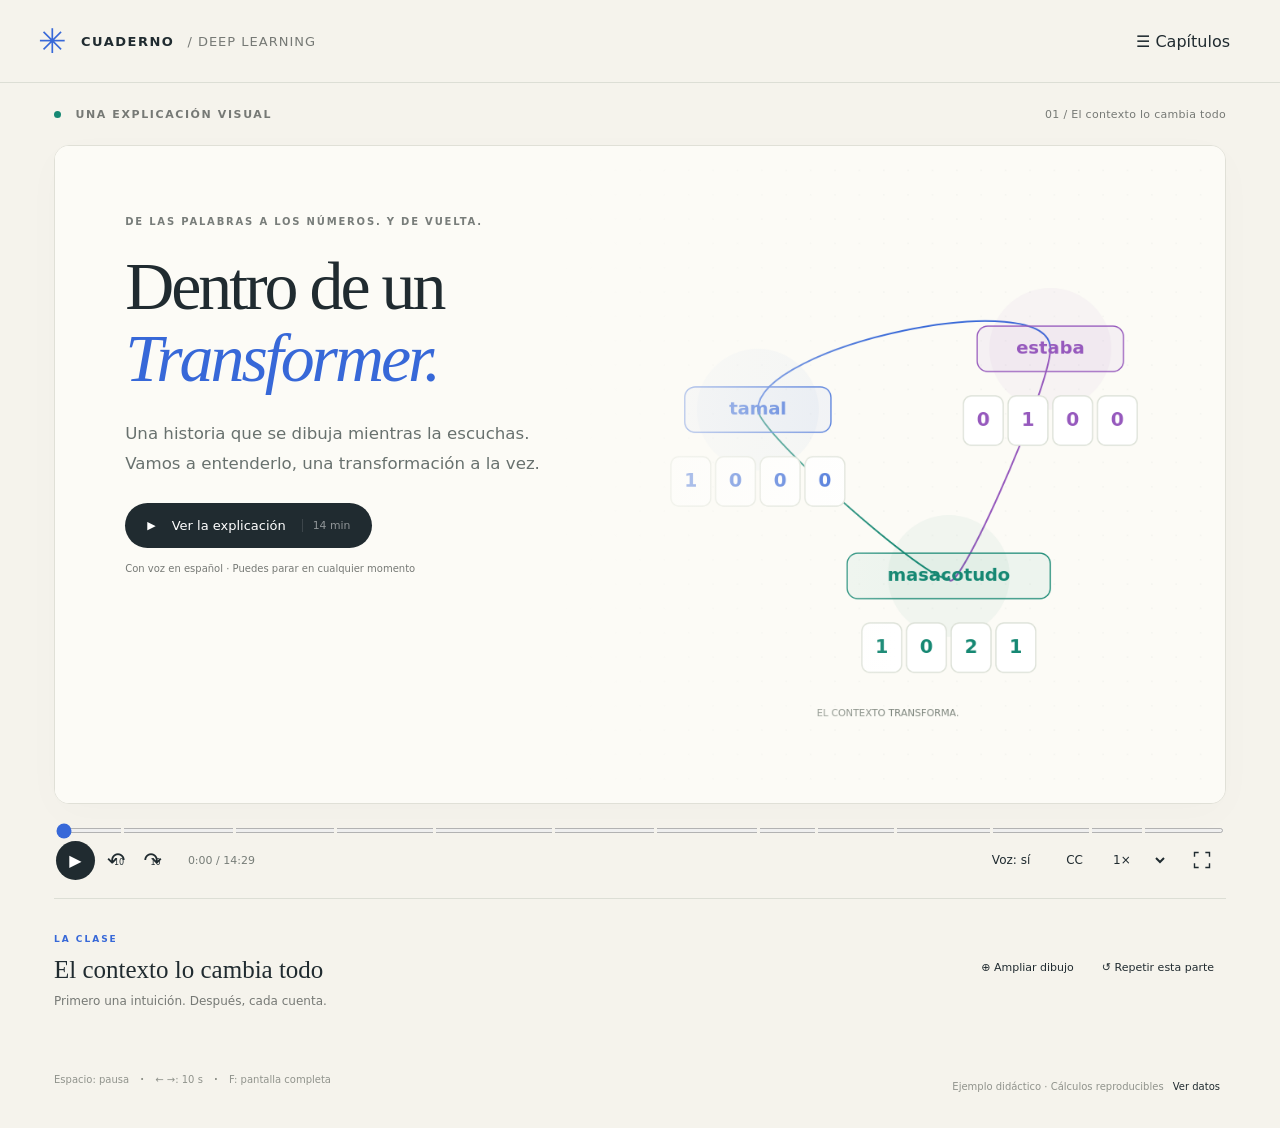
==== commit 1f69415f: "Rebuild tutorial as an animated transformer film with coherent end-to-end math" ====
--- a/index.html
+++ b/index.html
@@ -1,331 +1,25 @@
 <!doctype html>
 <html lang="es">
-<head>
-  <meta charset="utf-8">
-  <meta name="viewport" content="width=device-width,initial-scale=1">
-  <meta name="theme-color" content="#fff7eb">
-  <meta name="description" content="Tutorial visual e interactivo de atención y Transformers, construido alrededor de los ejercicios reales de las guías 13–15.">
-  <title>Transformer Adventure — de cero al resultado</title>
-  <link rel="stylesheet" href="styles.css">
-</head>
+<head><meta charset="utf-8"><meta name="viewport" content="width=device-width,initial-scale=1"><meta name="theme-color" content="#f5f3ec"><title>Dentro de un Transformer · Una película interactiva</title><meta name="description" content="Una explicación animada en español: sigue las palabras, los vectores y cada cálculo dentro de un Transformer."><link rel="stylesheet" href="cinema.css"></head>
 <body>
-  <div class="app-shell">
-    <header class="topbar">
-      <a href="#inicio" class="brand" aria-label="Ir al inicio">
-        <div class="brand-orbit" aria-hidden="true">
-          <span class="orbit-dot"></span>
-          <strong>T</strong>
-        </div>
-        <div>
-          <span class="eyebrow">Deep Learning · Guías 13–15</span>
-          <strong class="brand-title">Transformer Adventure</strong>
-        </div>
-      </a>
-
-      <div class="top-actions">
-        <button id="presentBtn" class="top-action" type="button">Presentar</button>
-        <button id="examBtn" class="top-action" type="button">Modo examen</button>
-        <button id="fullscreenBtn" class="top-action icon-action" type="button" aria-label="Pantalla completa">⛶</button>
-      </div>
-    </header>
-
-    <nav class="chapter-rail" aria-label="Capítulos">
-      <button class="chapter-pill active" data-jump="inicio">Inicio</button>
-      <button class="chapter-pill" data-jump="ejercicio">Ejercicio real</button>
-      <button class="chapter-pill" data-jump="masking">Masking</button>
-      <button class="chapter-pill" data-jump="posicion">Posición</button>
-      <button class="chapter-pill" data-jump="gpt2">124M GPT‑2</button>
-      <button class="chapter-pill" data-jump="mapa">Mapa final</button>
-    </nav>
-
-    <main>
-<section id="cinema" class="cinema" aria-label="Clase animada">
-<header class="film-header">DEEP LEARNING · UNA CLASE VISUAL <span id="filmChapter"></span></header>
-<div id="filmScene" class="film-scene"></div>
-<p id="filmCaption" class="film-caption" aria-live="polite"></p>
-<div class="film-controls"><button id="filmPlay">▶ Empezar la clase</button><button id="filmBack" aria-label="Anterior">↶</button><button id="filmNext" aria-label="Siguiente">↷</button><input id="filmSeek" aria-label="Momento de la clase" type="range" min="0" value="0"><span id="filmTime"></span><select id="filmSpeed" aria-label="Velocidad"><option value="0.8">0.8×</option><option value="1" selected>1×</option><option value="1.25">1.25×</option></select><button id="filmVoice" aria-pressed="true">Voz activada</button><button id="filmFull" aria-label="Pantalla completa">⛶</button></div>
-<details class="film-chapters"><summary>Ir a un momento</summary><div id="filmChapters"></div></details>
-<p class="film-note">Espacio: pausa · Flechas: anterior/siguiente. Voz en español del navegador. Puedes detenerte y volver a cualquier cuenta.</p>
-</section><details class="study-notes"><summary>Apuntes y laboratorios para repasar</summary>
-      <section id="inicio" class="hero section">
-        <div class="hero-copy">
-          <span class="eyebrow coral">No memorices una fórmula. Sigue una historia.</span>
-          <h1>La vida completa de <span class="highlight-word">masacotudo</span> dentro de un Transformer.</h1>
-          <p class="hero-lead">
-            Esta versión parte de los ejercicios reales de clase y los reconstruye número por número:
-            desde las matrices Q, K y V que entrega la guía, hasta la salida final del bloque
-            <strong>y₃ = (0.2393, −1.1821, 1.4963, −0.5536)</strong>.
-          </p>
-
-          <div class="hero-cta-row">
-            <button class="primary-cta" data-jump="ejercicio" type="button">Empezar el ejercicio real →</button>
-            <button class="secondary-cta" id="tourBtn" type="button">▶ Recorrerlo conmigo</button>
-          </div>
-
-          <div class="promise-grid">
-            <article>
-              <span class="promise-icon">①</span>
-              <strong>Primero intuición</strong>
-              <p>Qué significa cada cosa antes de tocar una fórmula.</p>
-            </article>
-            <article>
-              <span class="promise-icon">②</span>
-              <strong>Luego la cuenta</strong>
-              <p>Cada multiplicación, suma, forma y resultado intermedio.</p>
-            </article>
-            <article>
-              <span class="promise-icon">③</span>
-              <strong>Después examen</strong>
-              <p>Te oculto pasos y compruebas si ya puedes reconstruirlos.</p>
-            </article>
-          </div>
-        </div>
-
-        <div class="hero-visual" aria-label="Mapa visual de la frase tamal estaba masacotudo">
-          <div class="sunburst"></div>
-          <div class="phrase-card">
-            <span class="phrase-label">Nuestra frase ancla</span>
-            <div class="phrase-row">
-              <div class="word-chip tamal">tamal<span>1</span></div>
-              <div class="word-chip estaba">estaba<span>2</span></div>
-              <div class="word-chip masacotudo">masacotudo<span>3</span></div>
-            </div>
-            <div class="attention-arcs">
-              <svg viewBox="0 0 520 190" role="img" aria-label="masacotudo presta mayor atención a tamal">
-                <defs>
-                  <marker id="arrowGold" markerWidth="10" markerHeight="10" refX="8" refY="5" orient="auto">
-                    <path d="M0 0L10 5L0 10Z" fill="#e8a427"></path>
-                  </marker>
-                </defs>
-                <path class="arc arc-major" d="M430 145 C365 18 150 18 85 145" marker-end="url(#arrowGold)"></path>
-                <path class="arc arc-mid" d="M430 145 C400 72 310 72 260 145" marker-end="url(#arrowGold)"></path>
-                <text x="228" y="38">66.52%</text>
-                <text x="344" y="92">24.47%</text>
-              </svg>
-            </div>
-            <div class="hero-result">
-              <span>Después de atención</span>
-              <strong>z₃ = (1.4205, 0.5795)</strong>
-            </div>
-          </div>
-
-          <div class="mascot-card">
-            <div class="lumi" aria-hidden="true">
-              <div class="lumi-head"><i></i><i></i><b></b></div>
-              <div class="lumi-body">T</div>
-            </div>
-            <div>
-              <strong>Lumi</strong>
-              <p>“Yo te voy diciendo qué mirar y por qué, pero la cuenta la vas a poder rehacer tú.”</p>
-            </div>
-          </div>
-        </div>
-      </section>
-
-      <section class="color-key-wrap">
-        <div class="color-key">
-          <span><i class="c-q"></i><b>Q</b> = lo que busca</span>
-          <span><i class="c-k"></i><b>K</b> = cómo me encuentran</span>
-          <span><i class="c-v"></i><b>V</b> = lo que aporto</span>
-          <span><i class="c-a"></i><b>Atención</b> = cuánto tomo</span>
-          <span><i class="c-m"></i><b>Máscara</b> = lo prohibido</span>
-        </div>
-      </section>
-
-      <section id="ejercicio" class="section exercise-section">
-        <div class="section-heading">
-          <span class="eyebrow coral">Ejercicio real · Guía 13 + Guía 14</span>
-          <h2>De las matrices dadas al resultado final del bloque.</h2>
-          <p>
-            Este es el puente real entre las dos guías. La Guía 13 entrega Q, K y V ya proyectadas y
-            obtiene <strong>z₃</strong>. La Guía 14 toma ese z₃, lo lleva de vuelta a dmodel con Wᴼ y hace
-            residual, LayerNorm, FFN y la segunda normalización.
-          </p>
-        </div>
-
-        <div class="exercise-layout">
-          <aside class="step-map">
-            <div class="step-map-head">
-              <span class="eyebrow">Ruta del cálculo</span>
-              <strong id="stepProgressLabel">Paso 0 de 10</strong>
-            </div>
-            <div id="stepList" class="step-list"></div>
-          </aside>
-
-          <article class="workbench">
-            <div class="workbench-top">
-              <div>
-                <span id="stageKicker" class="eyebrow">Paso 0</span>
-                <h3 id="stageTitle"></h3>
-              </div>
-              <div class="stage-actions">
-                <button id="easyBtn" class="mini-btn" type="button">Explícamelo sin símbolos</button>
-                <button id="whyBtn" class="mini-btn" type="button">¿Por qué?</button>
-              </div>
-            </div>
-
-            <div id="storyStrip" class="story-strip"></div>
-            <div id="visualStage" class="visual-stage"></div>
-
-            <div class="workbench-bottom">
-              <div class="narration-card">
-                <span class="eyebrow">Qué está pasando</span>
-                <p id="stageNarration"></p>
-                <div id="stageAnchor" class="anchor-line"></div>
-              </div>
-
-              <div class="math-card">
-                <div class="math-card-head">
-                  <span class="eyebrow">Cuenta completa</span>
-                  <button id="toggleMathBtn" class="mini-btn" type="button">Mostrar todos los renglones</button>
-                </div>
-                <div id="mathSteps" class="math-steps"></div>
-              </div>
-            </div>
-
-            <div class="step-controls">
-              <button id="prevStep" type="button">← Paso anterior</button>
-              <div class="step-dots" id="stepDots"></div>
-              <button id="nextStep" class="next" type="button">Siguiente paso →</button>
-            </div>
-          </article>
-        </div>
-
-        <div class="result-ribbon">
-          <div>
-            <span class="eyebrow">Resultado de punta a punta</span>
-            <p>Entrada al bloque</p>
-            <strong>x₃ = (1, 0, 2, 1)</strong>
-          </div>
-          <span class="ribbon-arrow">→</span>
-          <div>
-            <p>Atención</p>
-            <strong>z₃ = (1.4205, 0.5795)</strong>
-          </div>
-          <span class="ribbon-arrow">→</span>
-          <div>
-            <p>Salida del bloque</p>
-            <strong>y₃ = (0.2393, −1.1821, 1.4963, −0.5536)</strong>
-          </div>
-        </div>
-      </section>
-
-      <section id="masking" class="section topic-section masking-section">
-        <div class="section-heading">
-          <span class="eyebrow red">Masking · la parte que más se confunde</span>
-          <h2>La matriz completa está en memoria, pero el futuro se vuelve matemáticamente invisible.</h2>
-          <p>Vamos a ver exactamente qué cambia en cada fila antes y después de sumar la máscara causal.</p>
-        </div>
-
-        <div class="mask-lab">
-          <div class="mask-story">
-            <div class="exam-sheet">
-              <span class="sheet-title">Entrenamiento del decoder</span>
-              <div class="sheet-line">tamal</div>
-              <div class="sheet-line">estaba</div>
-              <div class="sheet-line covered">masacotudo <span>FUTURO TAPADO</span></div>
-            </div>
-            <div class="mask-copy">
-              <span class="eyebrow red">Regla causal</span>
-              <h3>Si estoy en la fila i, solo puedo mirar columnas j ≤ i.</h3>
-              <p>
-                A las posiciones futuras no les damos “poquita atención”. Les sumamos
-                <strong>−∞ antes del softmax</strong>, y por eso terminan con peso exactamente 0.
-              </p>
-              <button id="maskToggle" class="primary-cta red-cta" type="button">Aplicar máscara causal</button>
-            </div>
-          </div>
-
-          <div id="maskMatrixArea" class="mask-matrix-area"></div>
-        </div>
-      </section>
-
-      <section id="posicion" class="section topic-section position-section">
-        <div class="section-heading">
-          <span class="eyebrow orange">Codificación posicional · Guía 14</span>
-          <h2>La misma palabra cambia porque también carga dónde está.</h2>
-          <p>Para d=4, la guía reduce la fórmula a dos parejas seno–coseno que sí podemos calcular a mano.</p>
-        </div>
-
-        <div class="position-lab">
-          <div class="clock-card">
-            <div class="clock-face">
-              <span class="hand fast"></span>
-              <span class="hand slow"></span>
-              <span class="clock-center"></span>
-            </div>
-            <p>Una pareja gira rápido. La otra gira muy lento. Juntas crean una “firma” de posición.</p>
-          </div>
-          <div class="position-controls">
-            <label for="positionSlider">Posición p = <strong id="positionValue">2</strong></label>
-            <input id="positionSlider" type="range" min="0" max="8" value="2" step="1">
-            <div id="positionMath" class="position-math"></div>
-          </div>
-        </div>
-      </section>
-
-      <section id="gpt2" class="section topic-section gpt-section">
-        <div class="section-heading">
-          <span class="eyebrow purple">Cuenta obligatoria del video</span>
-          <h2>¿De dónde salen exactamente los 124,439,808 parámetros de GPT‑2 pequeño?</h2>
-          <p>Nada de “aproximadamente 124M” sin saber de dónde. Esta cuenta queda desarmada pieza por pieza.</p>
-        </div>
-
-        <div class="param-lab">
-          <div class="param-stack" id="paramStack"></div>
-          <div class="param-total">
-            <span class="eyebrow purple">Total oficial</span>
-            <strong id="paramTotal">124,439,808</strong>
-            <p>12 bloques + embeddings + posiciones + normalización final.</p>
-          </div>
-        </div>
-      </section>
-
-      <section id="mapa" class="section final-map-section">
-        <div class="section-heading center">
-          <span class="eyebrow coral">Mapa final para explicar de memoria</span>
-          <h2>Si puedes contar esta historia sin mirar, ya entiendes el bloque.</h2>
-        </div>
-
-        <div id="pipelineMap" class="pipeline-map"></div>
-
-        <div class="oral-card">
-          <span class="eyebrow">Guion oral de 30 segundos</span>
-          <p>
-            “Cada token se representa con números y posición. De ahí salen Query, Key y Value.
-            Q compara con K para producir scores; se dividen por √dₖ, se aplica softmax por filas y
-            esos pesos mezclan V. Las cabezas se concatenan y Wᴼ devuelve dmodel. Se suma el residual,
-            se normaliza, pasa por una FFN por posición, se vuelve a sumar y normalizar. En un decoder,
-            además, una máscara causal pone −∞ en el futuro antes del softmax.”
-          </p>
-        </div>
-      </section>
-    </details></main>
-  </div>
-
-  <div id="modal" class="modal" aria-hidden="true">
-    <div class="modal-card">
-      <button id="modalClose" class="modal-close" type="button" aria-label="Cerrar">×</button>
-      <span id="modalKicker" class="eyebrow"></span>
-      <h2 id="modalTitle"></h2>
-      <p id="modalText"></p>
-      <div id="modalExtra" class="modal-extra"></div>
-    </div>
-  </div>
-
-  <div id="presentOverlay" class="present-overlay" aria-hidden="true">
-    <div class="present-frame">
-      <button id="presentClose" class="present-close" type="button">Salir</button>
-      <div class="present-progress"><div id="presentProgressFill"></div></div>
-      <div id="presentContent" class="present-content"></div>
-      <div class="present-controls">
-        <button id="presentPrev" type="button">←</button>
-        <span id="presentCount"></span>
-        <button id="presentNext" type="button">→</button>
-      </div>
-    </div>
-  </div>
-
-  <script src="app.js"></script>
-</body>
-</html>
+<header class="masthead"><a class="brand" href="./" aria-label="Inicio"><span class="brand-icon">✳</span> CUADERNO <span class="brand-light">/ DEEP LEARNING</span></a><button id="chaptersBtn" class="plain" aria-expanded="false" aria-controls="chapters">☰ <span>Capítulos</span></button></header>
+<main id="player">
+<div class="episode"><span><i></i> UNA EXPLICACIÓN VISUAL</span><span id="chapterLabel">01 / El contexto lo cambia todo</span></div>
+<section class="theater" aria-label="Película animada sobre Transformers">
+<canvas id="screen" width="1440" height="810" role="img" aria-label="Animación de los cálculos de un Transformer"></canvas>
+<div id="welcome" class="welcome"><div class="welcome-kicker">DE LAS PALABRAS A LOS NÚMEROS. Y DE VUELTA.</div><h1>Dentro de un<br><em>Transformer.</em></h1><p>Una historia que se dibuja mientras la escuchas.<br>Vamos a entenderlo, una transformación a la vez.</p><button id="start" class="start"><span>▶</span> Ver la explicación <small id="durationIntro"></small></button><span class="welcome-note">Con voz en español · Puedes parar en cualquier momento</span></div>
+<div id="caption" class="caption" aria-live="off" hidden></div>
+<button id="replay" class="replay" hidden>↺ Volver a verlo</button>
+</section>
+<div class="transport">
+<div class="seek-wrap"><input id="seek" type="range" min="0" max="100" step="any" value="0" aria-label="Tiempo de reproducción"><div id="markers" class="markers"></div></div>
+<div class="control-row"><div class="control-left"><button id="play" class="play" aria-label="Reproducir">▶</button><button id="back" class="plain" aria-label="Retroceder 10 segundos">↶ <small>10</small></button><button id="forward" class="plain" aria-label="Avanzar 10 segundos">↷ <small>10</small></button><span id="clock">0:00 / 0:00</span></div><div class="control-right"><button id="voice" class="plain" aria-pressed="true" title="Voz del navegador">Voz: sí</button><button id="cc" class="plain" aria-pressed="true" aria-label="Subtítulos">CC</button><label class="sr-only" for="speed">Velocidad</label><select id="speed"><option value="0.75">0.75×</option><option value="1" selected>1×</option><option value="1.25">1.25×</option><option value="1.5">1.5×</option></select><button id="full" class="plain" aria-label="Pantalla completa"><svg viewBox="0 0 24 24" width="20" height="20" aria-hidden="true"><path d="M8 3H3v5m13-5h5v5M3 16v5h5m13-5v5h-5" fill="none" stroke="currentColor" stroke-width="1.7"/></svg></button></div></div>
+</div>
+<div class="under-player"><div><span class="lesson-tag">LA CLASE</span><h2 id="sceneTitle">¿Cómo aprende una palabra de sus vecinas?</h2><p id="sceneDescription">Sigue a «masacotudo» desde su vector de entrada hasta la salida del bloque.</p></div><div class="scene-tools"><button id="zoom" class="plain">⊕ Ampliar dibujo</button><button id="repeat" class="plain repeat">↺ Repetir esta parte</button></div></div>
+<p id="status" role="status" class="status"></p>
+<aside id="chapters" class="chapters" hidden><div class="drawer-heading"><h2>El recorrido</h2><button id="closeChapters" class="plain" aria-label="Cerrar capítulos">✕</button></div><p>Una sola historia. Entra por donde necesites.</p><div id="chapterList"></div><a href="estudio.html">Abrir los apuntes anteriores ↗</a></aside>
+</main>
+<footer><span>Espacio: pausa <b>·</b> ← →: 10 s <b>·</b> F: pantalla completa</span><span>Ejemplo didáctico · Cálculos reproducibles <button id="mathBtn" class="plain">Ver datos</button></span></footer>
+<dialog id="zoomDialog"><div class="drawer-heading"><strong>Vista ampliada</strong><button id="closeZoom" class="plain" aria-label="Cerrar vista ampliada">✕</button></div><p>Desliza el dibujo para recorrerlo. La reproducción conserva su estado.</p><div class="zoom-scroll"><canvas id="zoomCanvas" width="1440" height="810" aria-label="Escena ampliada"></canvas></div><p id="zoomCaption"></p></dialog><dialog id="mathDialog"><button id="closeMath" class="plain close" aria-label="Cerrar datos">✕</button><h2>Los números de esta película</h2><p>Ejemplo didáctico coherente de una cabeza, dmodel = dk = 4 y dv = 2. Una palabra representa un token para simplificar. Los pesos están elegidos a mano; no son los de un modelo entrenado. El bloque usa post-LayerNorm, γ = 1, β = 0, ε = 10⁻⁵ y sesgos cero.</p><pre id="mathData"></pre><p>La última escena de generación es una demostración conceptual separada: el vector del bloque no es todavía una palabra.</p></dialog>
+<script src="cinema.js"></script>
+</body></html>
--- a/cinema.css
+++ b/cinema.css
@@ -0,0 +1,2 @@
+:root{--paper:#f5f3ec;--ink:#202b30;--muted:#767975;--blue:#3768d8;--line:#dcded5;--q:#3768d8;--k:#9659bd;--v:#168873;--a:#cd8628}*{box-sizing:border-box}body{margin:0;background:var(--paper);color:var(--ink);font-family:Inter,ui-sans-serif,system-ui,-apple-system,BlinkMacSystemFont,"Segoe UI",sans-serif}button,a,input,select{-webkit-tap-highlight-color:transparent}button,select{font:inherit;cursor:pointer}button{border:0}button:focus-visible,a:focus-visible,select:focus-visible,input:focus-visible{outline:3px solid var(--blue);outline-offset:4px}button:hover{filter:brightness(.88)}a{color:inherit}.masthead{height:83px;max-width:1376px;margin:auto;display:flex;align-items:center;justify-content:space-between;padding:0 38px;border-bottom:1px solid var(--line)}.brand{text-decoration:none;font-size:13px;letter-spacing:1.5px;font-weight:760;display:flex;align-items:center;gap:13px}.brand-icon{font-size:34px;color:var(--blue)}.brand-light{font-weight:450;color:var(--muted);letter-spacing:1px}.plain{background:transparent;color:var(--ink);border-radius:8px;padding:10px 12px;min-height:42px}.plain:hover{background:#e9e9e2}main{max-width:1240px;margin:auto;padding:0 34px}.episode{height:62px;display:flex;align-items:center;justify-content:space-between;font-size:11px;font-weight:650;letter-spacing:1.6px;color:var(--muted)}.episode i{display:inline-block;width:7px;height:7px;border-radius:50%;background:var(--v);margin-right:9px}.episode span:last-child{letter-spacing:.3px;font-weight:500}.theater{position:relative;aspect-ratio:16/9;background:#fcfbf6;border:1px solid #e0e0d7;border-radius:15px;overflow:hidden;box-shadow:0 10px 40px #26332705}canvas{display:block;width:100%;height:100%}.welcome{position:absolute;inset:0;padding:6% 6%;background:linear-gradient(90deg,#fcfbf6 0%,#fcfbf6 42%,#fcfbf600 72%)}.welcome-kicker{font-size:10px;letter-spacing:1.8px;font-weight:650;color:#787d7a}.welcome h1{font-family:Georgia,"Times New Roman",serif;font-size:clamp(38px,5.3vw,76px);line-height:1.06;letter-spacing:-3px;font-weight:400;margin:24px 0}.welcome em{color:var(--blue);font-weight:400}.welcome p{font-size:clamp(12px,1.3vw,17px);line-height:1.8;color:#68716e}.start{display:flex;align-items:center;gap:16px;background:var(--ink);color:white;border-radius:50px;padding:15px 22px;margin-top:24px;font-size:13px}.start span{font-size:11px}.start small{opacity:.5;padding-left:10px;border-left:1px solid #ffffff40}.welcome-note{display:block;font-size:10px;color:var(--muted);margin-top:15px}.caption{position:absolute;bottom:4%;left:14%;right:14%;text-align:center;font-size:clamp(12px,1.5vw,20px);line-height:1.55;font-weight:450;color:#37433e;padding:10px 17px;background:#fcfbf6ed;border-radius:9px;border:1px solid #e8e9df;pointer-events:none}.caption[hidden],.welcome[hidden],.chapters[hidden]{display:none}.transport{padding:18px 2px 0}.seek-wrap{position:relative;height:17px;display:flex;align-items:center}input[type=range]{width:100%;margin:0;accent-color:var(--blue);cursor:pointer;height:5px;z-index:2}.markers{position:absolute;inset:0;pointer-events:none}.markers i{position:absolute;width:3px;height:6px;background:var(--paper);top:6px;z-index:3}.control-row,.control-left,.control-right{display:flex;align-items:center;gap:12px}.control-row{justify-content:space-between}.control-left{gap:6px}.play{background:var(--ink);color:white;border-radius:50%;width:39px;height:39px;flex-shrink:0}.control-left .plain{font-size:22px;padding:6px;position:relative}.control-left small{font-size:8px;position:absolute;left:13px;top:19px}.control-right .plain{font-size:12px}#full{font-size:25px}#clock{font-variant-numeric:tabular-nums;font-size:11px;color:#767c77;margin-left:14px}select{background:transparent;color:var(--ink);border:0;padding:10px 2px;font-size:12px}.under-player{display:flex;justify-content:space-between;align-items:center;padding:28px 0 15px;margin-top:17px;border-top:1px solid var(--line)}.lesson-tag{font-size:9px;letter-spacing:2px;color:var(--blue);font-weight:750}.under-player h2{font-family:Georgia,serif;font-weight:400;font-size:25px;margin:10px 0}.under-player p{font-size:12px;color:var(--muted);margin:0}.repeat{font-size:12px}.status{min-height:16px;font-size:11px;color:var(--muted);margin:5px 0 15px}footer{max-width:1240px;padding:15px 34px 30px;margin:auto;display:flex;justify-content:space-between;gap:20px;font-size:10px;color:#90938c}footer b{padding:0 8px}footer .plain{font-size:10px;padding:3px 6px;min-height:24px}.chapters{position:fixed;z-index:10;right:0;top:0;bottom:0;width:390px;max-width:95vw;background:#fcfbf6;border-left:1px solid var(--line);box-shadow:-30px 0 80px #202b3020;padding:24px;overflow-y:auto}.drawer-heading{display:flex;align-items:center;justify-content:space-between}.drawer-heading h2{font-family:Georgia,serif;font-weight:400}.chapters p,.chapters a{font-size:12px;color:var(--muted)}.chapter{width:100%;display:flex;text-align:left;gap:15px;align-items:center;background:transparent;padding:13px 10px;border-radius:10px;margin:5px 0}.chapter.active{background:#e9effc;color:var(--blue)}.chapter .num{font:italic 23px Georgia;color:#969e98}.chapter strong{font-size:12px;font-weight:600;display:block}.chapter small{display:block;color:var(--muted);font-size:10px;margin-top:4px}.chapters a{display:block;margin-top:24px}.sr-only{position:absolute;width:1px;height:1px;overflow:hidden;clip:rect(0,0,0,0)}dialog{max-width:760px;width:90%;border:1px solid var(--line);border-radius:16px;background:var(--paper);padding:35px;color:var(--ink)}dialog::backdrop{background:#202b3066}dialog h2{font:30px Georgia}dialog p{font-size:13px;line-height:1.7}dialog pre{overflow:auto;background:white;padding:20px;font-size:12px;line-height:1.7}.close{float:right}.replay{position:absolute;bottom:22%;left:50%;transform:translateX(-50%);background:var(--ink);color:white;padding:15px 22px;border-radius:40px}#player:fullscreen{max-width:none;width:100%;height:100%;background:var(--paper);display:flex;flex-direction:column;padding:0 4vw}#player:fullscreen .theater{flex:1;min-height:0;aspect-ratio:auto;border:0;background:#fcfbf6}#player:fullscreen canvas{object-fit:contain}#player:fullscreen .episode{height:40px;flex-shrink:0}#player:fullscreen .transport{padding:10px 0}#player:fullscreen .under-player,#player:fullscreen .status{display:none}@media(max-width:700px){.masthead{height:62px;padding:0 18px}.brand{font-size:10px;letter-spacing:1px;gap:8px}.brand-light{display:none}.brand-icon{font-size:28px}main{padding:0 12px}.episode{height:45px;font-size:8px;letter-spacing:1px}.episode span:last-child{font-size:8px}.theater{aspect-ratio:4/3;border-radius:10px}canvas{object-fit:contain}.welcome{padding:7% 6%;background:linear-gradient(90deg,#fcfbf6 0%,#fcfbf6 46%,#fcfbf620 100%)}.welcome-kicker{font-size:6px}.welcome h1{font-size:39px;letter-spacing:-1.5px;margin:17px 0}.welcome p{font-size:10px}.start{padding:11px 16px;font-size:11px;margin-top:16px}.welcome-note{font-size:8px}.caption{left:3%;right:3%;bottom:3%;font-size:12px;padding:8px}.control-right{gap:0}.control-left{gap:2px}#clock{font-size:9px;margin-left:5px}.control-right .plain{padding:7px;font-size:10px}.control-left .plain{width:30px}.under-player{padding-top:20px;align-items:start}.under-player h2{font-size:21px;max-width:270px}.under-player p{font-size:11px;max-width:270px;line-height:1.6}.repeat{font-size:0;padding:5px}.repeat:first-letter{font-size:23px}footer{padding:10px 14px;display:block;line-height:2}footer>span{display:block}.transport{padding-top:12px}.caption{max-height:88px;overflow:auto}#player:fullscreen .caption{bottom:2%}#player:fullscreen .theater{aspect-ratio:auto}.welcome h1{max-width:300px}}@media(prefers-reduced-motion:reduce){*{scroll-behavior:auto}}
+.scene-tools{display:flex;gap:4px;align-items:center}.scene-tools .plain{font-size:11px;white-space:nowrap}#zoomDialog{max-width:1200px;padding:20px}#zoomDialog .zoom-scroll{overflow:auto;border:1px solid var(--line);border-radius:10px;background:#fcfbf6;max-height:70vh}#zoomCanvas{width:1100px;height:auto;max-width:none}#zoomCaption{line-height:1.6;font-size:14px;min-height:40px}#full{display:flex;align-items:center}#zoomDialog p{font-size:12px}.caption{bottom:2.5%;font-size:clamp(12px,1.4vw,19px)}@media(max-width:700px){.under-player{flex-wrap:wrap;gap:12px}.scene-tools{width:100%;justify-content:space-between}.scene-tools .repeat{font-size:11px}.caption{bottom:3%;font-size:12px}.welcome{background:linear-gradient(90deg,#fcfbf6 0%,#fcfbf6 50%,#fcfbf6a8 100%)}#zoomDialog{width:97%;padding:12px}#zoomCanvas{width:1050px}.control-right .plain{min-height:44px}.caption{max-height:92px}}
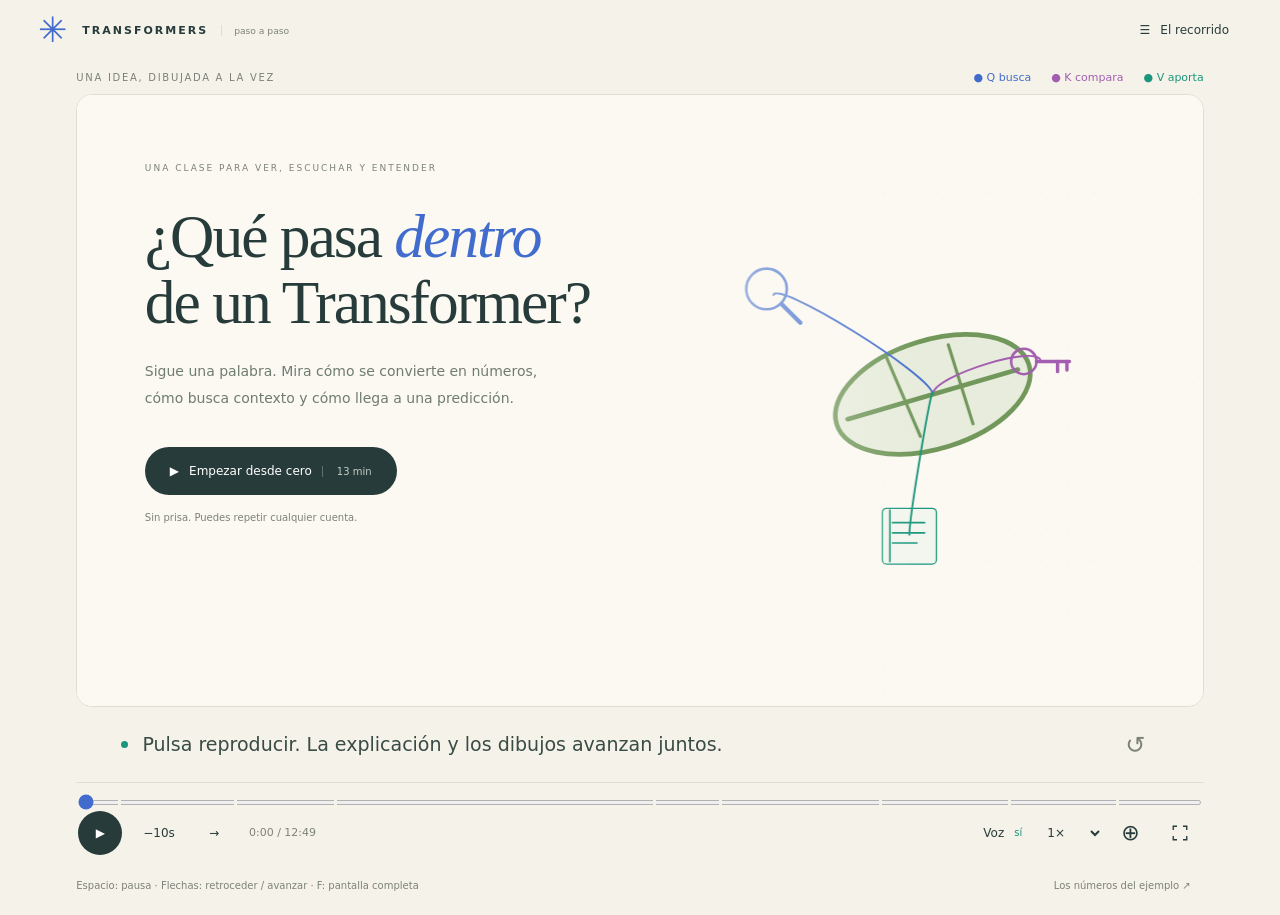
==== commit 539d0d10: "Rebuild transformer lesson after audit: one operation per animated moment, mobile layouts and calcul" ====
--- a/index.html
+++ b/index.html
@@ -1,25 +1,23 @@
 <!doctype html>
-<html lang="es">
-<head><meta charset="utf-8"><meta name="viewport" content="width=device-width,initial-scale=1"><meta name="theme-color" content="#f5f3ec"><title>Dentro de un Transformer · Una película interactiva</title><meta name="description" content="Una explicación animada en español: sigue las palabras, los vectores y cada cálculo dentro de un Transformer."><link rel="stylesheet" href="cinema.css"></head>
+<html lang="es"><head><meta charset="utf-8"><meta name="viewport" content="width=device-width,initial-scale=1"><meta name="theme-color" content="#f5f2e9"><title>Transformers, dibujados paso a paso</title><meta name="description" content="Una clase animada en español. Sigue cada número desde las palabras hasta la predicción del siguiente token."><link rel="stylesheet" href="film/style.css"></head>
 <body>
-<header class="masthead"><a class="brand" href="./" aria-label="Inicio"><span class="brand-icon">✳</span> CUADERNO <span class="brand-light">/ DEEP LEARNING</span></a><button id="chaptersBtn" class="plain" aria-expanded="false" aria-controls="chapters">☰ <span>Capítulos</span></button></header>
+<header><a href="./" class="wordmark"><span>✳</span> TRANSFORMERS <small>paso a paso</small></a><button id="chapterButton" class="button quiet" aria-expanded="false">☰ <span>El recorrido</span></button></header>
 <main id="player">
-<div class="episode"><span><i></i> UNA EXPLICACIÓN VISUAL</span><span id="chapterLabel">01 / El contexto lo cambia todo</span></div>
-<section class="theater" aria-label="Película animada sobre Transformers">
-<canvas id="screen" width="1440" height="810" role="img" aria-label="Animación de los cálculos de un Transformer"></canvas>
-<div id="welcome" class="welcome"><div class="welcome-kicker">DE LAS PALABRAS A LOS NÚMEROS. Y DE VUELTA.</div><h1>Dentro de un<br><em>Transformer.</em></h1><p>Una historia que se dibuja mientras la escuchas.<br>Vamos a entenderlo, una transformación a la vez.</p><button id="start" class="start"><span>▶</span> Ver la explicación <small id="durationIntro"></small></button><span class="welcome-note">Con voz en español · Puedes parar en cualquier momento</span></div>
-<div id="caption" class="caption" aria-live="off" hidden></div>
-<button id="replay" class="replay" hidden>↺ Volver a verlo</button>
+<div class="scene-meta"><span id="chapterTitle">UNA IDEA, DIBUJADA A LA VEZ</span><div class="key"><span class="q">● Q busca</span><span class="k">● K compara</span><span class="v">● V aporta</span></div></div>
+<section class="stage" id="stage" aria-label="Clase animada">
+<canvas id="canvas" role="img" aria-label="Explicación visual de Transformers"></canvas>
+<div id="cover" class="cover"><div class="cover-label">UNA CLASE PARA VER, ESCUCHAR Y ENTENDER</div><h1>¿Qué pasa <em>dentro</em><br>de un Transformer?</h1><p>Sigue una palabra. Mira cómo se convierte en números,<br>cómo busca contexto y cómo llega a una predicción.</p><button id="start" class="button primary"><span>▶</span> Empezar desde cero <small id="duration"></small></button><span class="cover-note">Sin prisa. Puedes repetir cualquier cuenta.</span></div>
+<div id="pointerHint" class="pointer-hint" hidden>Arrastra para explorar · Doble clic para volver</div>
+<div class="ending" id="ending" hidden><button id="restart" class="button primary">↺ Volver al principio</button></div>
 </section>
-<div class="transport">
-<div class="seek-wrap"><input id="seek" type="range" min="0" max="100" step="any" value="0" aria-label="Tiempo de reproducción"><div id="markers" class="markers"></div></div>
-<div class="control-row"><div class="control-left"><button id="play" class="play" aria-label="Reproducir">▶</button><button id="back" class="plain" aria-label="Retroceder 10 segundos">↶ <small>10</small></button><button id="forward" class="plain" aria-label="Avanzar 10 segundos">↷ <small>10</small></button><span id="clock">0:00 / 0:00</span></div><div class="control-right"><button id="voice" class="plain" aria-pressed="true" title="Voz del navegador">Voz: sí</button><button id="cc" class="plain" aria-pressed="true" aria-label="Subtítulos">CC</button><label class="sr-only" for="speed">Velocidad</label><select id="speed"><option value="0.75">0.75×</option><option value="1" selected>1×</option><option value="1.25">1.25×</option><option value="1.5">1.5×</option></select><button id="full" class="plain" aria-label="Pantalla completa"><svg viewBox="0 0 24 24" width="20" height="20" aria-hidden="true"><path d="M8 3H3v5m13-5h5v5M3 16v5h5m13-5v5h-5" fill="none" stroke="currentColor" stroke-width="1.7"/></svg></button></div></div>
+<div class="narration" id="narration"><span class="narrator-dot" aria-hidden="true"></span><p id="subtitle">Pulsa reproducir. La explicación y los dibujos avanzan juntos.</p><button id="repeat" class="button quiet" aria-label="Repetir esta explicación" title="Repetir esta explicación">↺</button></div>
+<div class="controls">
+<div class="timeline"><input type="range" id="timeline" min="0" max="100" step="any" value="0" aria-label="Tiempo de la clase"><div id="ticks"></div></div>
+<div class="buttons"><div class="buttons-left"><button id="play" class="button play" aria-label="Reproducir">▶</button><button id="back" class="button quiet" aria-label="Retroceder 10 segundos">−10s</button><button id="next" class="button quiet" aria-label="Siguiente explicación">→</button><span id="time">0:00</span></div><div class="buttons-right"><button id="voiceButton" class="button quiet" aria-pressed="true">Voz <span id="voiceState">sí</span></button><label class="sr" for="speed">Velocidad</label><select id="speed"><option value="0.75">0.75×</option><option value="1" selected>1×</option><option value="1.25">1.25×</option><option value="1.5">1.5×</option></select><button id="zoom" class="button quiet" aria-pressed="false" aria-label="Ampliar dibujo">⊕</button><button id="fullscreen" class="button quiet" aria-label="Pantalla completa"><svg width="18" height="18" viewBox="0 0 24 24" aria-hidden="true"><path d="M8 3H3v5m13-5h5v5M3 16v5h5m13-5v5h-5" fill="none" stroke="currentColor" stroke-width="1.8"/></svg></button></div></div>
 </div>
-<div class="under-player"><div><span class="lesson-tag">LA CLASE</span><h2 id="sceneTitle">¿Cómo aprende una palabra de sus vecinas?</h2><p id="sceneDescription">Sigue a «masacotudo» desde su vector de entrada hasta la salida del bloque.</p></div><div class="scene-tools"><button id="zoom" class="plain">⊕ Ampliar dibujo</button><button id="repeat" class="plain repeat">↺ Repetir esta parte</button></div></div>
-<p id="status" role="status" class="status"></p>
-<aside id="chapters" class="chapters" hidden><div class="drawer-heading"><h2>El recorrido</h2><button id="closeChapters" class="plain" aria-label="Cerrar capítulos">✕</button></div><p>Una sola historia. Entra por donde necesites.</p><div id="chapterList"></div><a href="estudio.html">Abrir los apuntes anteriores ↗</a></aside>
+<div class="below"><span id="status" role="status">Espacio: pausa · Flechas: retroceder / avanzar · F: pantalla completa</span><button id="dataButton" class="button quiet">Los números del ejemplo ↗</button></div>
 </main>
-<footer><span>Espacio: pausa <b>·</b> ← →: 10 s <b>·</b> F: pantalla completa</span><span>Ejemplo didáctico · Cálculos reproducibles <button id="mathBtn" class="plain">Ver datos</button></span></footer>
-<dialog id="zoomDialog"><div class="drawer-heading"><strong>Vista ampliada</strong><button id="closeZoom" class="plain" aria-label="Cerrar vista ampliada">✕</button></div><p>Desliza el dibujo para recorrerlo. La reproducción conserva su estado.</p><div class="zoom-scroll"><canvas id="zoomCanvas" width="1440" height="810" aria-label="Escena ampliada"></canvas></div><p id="zoomCaption"></p></dialog><dialog id="mathDialog"><button id="closeMath" class="plain close" aria-label="Cerrar datos">✕</button><h2>Los números de esta película</h2><p>Ejemplo didáctico coherente de una cabeza, dmodel = dk = 4 y dv = 2. Una palabra representa un token para simplificar. Los pesos están elegidos a mano; no son los de un modelo entrenado. El bloque usa post-LayerNorm, γ = 1, β = 0, ε = 10⁻⁵ y sesgos cero.</p><pre id="mathData"></pre><p>La última escena de generación es una demostración conceptual separada: el vector del bloque no es todavía una palabra.</p></dialog>
-<script src="cinema.js"></script>
+<dialog id="chaptersDialog"><div class="dialog-head"><h2>El recorrido de una palabra</h2><button data-close="chaptersDialog" class="button quiet" aria-label="Cerrar recorrido">✕</button></div><p>Todo es una sola clase. Puedes volver a cualquier parte.</p><div id="chapters"></div></dialog>
+<dialog id="dataDialog"><div class="dialog-head"><h2>Un cálculo de principio a fin</h2><button data-close="dataDialog" class="button quiet" aria-label="Cerrar datos">✕</button></div><p>Pesos didácticos elegidos a mano, no un modelo entrenado. Una palabra representa un token. Usamos una cabeza, dmodel = dk = 4, dv = 2, sesgos cero, ReLU y post-LayerNorm con ε = 10⁻⁵, γ = 1 y β = 0. Conservamos todos los decimales al calcular.</p><p>La proyección final usa un vocabulario de cuatro tokens y pesos explícitos para completar el mismo ejemplo hasta la predicción. No representa el comportamiento de un LLM real.</p><div id="data"></div></dialog>
+<script src="film/model.js"></script><script src="film/story.js"></script><script src="film/draw.js"></script><script src="film/player.js"></script>
 </body></html>
--- a/film/style.css
+++ b/film/style.css
@@ -0,0 +1,2 @@
+:root{--paper:#f5f2e9;--stage:#fbf9f2;--ink:#273c3a;--muted:#7c8277;--line:#dedfd3;--q:#416cce;--k:#a35eb0;--v:#1a967c;--a:#d39b37}*{box-sizing:border-box}body{margin:0;background:var(--paper);color:var(--ink);font-family:system-ui,-apple-system,BlinkMacSystemFont,"Segoe UI",sans-serif}button,input,select{font:inherit}button,a,input,select{-webkit-tap-highlight-color:transparent}button,select{cursor:pointer}button{border:0}button:focus-visible,a:focus-visible,input:focus-visible,select:focus-visible{outline:3px solid var(--q);outline-offset:3px}button:hover{filter:brightness(.9)}header{max-width:1480px;margin:auto;display:flex;justify-content:space-between;align-items:center;height:78px;padding:0 38px}.wordmark{color:var(--ink);text-decoration:none;display:flex;align-items:center;gap:13px;letter-spacing:2px;font-size:11px;font-weight:750}.wordmark>span{font-size:35px;font-weight:400;color:var(--q)}.wordmark small{font-weight:400;letter-spacing:0;color:var(--muted);padding-left:12px;border-left:1px solid var(--line)}.button{background:transparent;color:var(--ink);border-radius:10px;padding:10px 13px;min-height:44px;display:inline-flex;align-items:center;justify-content:center;gap:10px;font-size:12px}.quiet:hover{background:#e7e8de}.primary{background:var(--ink);color:#fff;border-radius:50px;padding:17px 25px}.primary small{font-size:10px;color:#c3ccc5;padding-left:14px;border-left:1px solid #ffffff44}.play{border-radius:50%;background:var(--ink);color:white;width:44px}.sr{position:absolute;width:1px;height:1px;overflow:hidden;clip:rect(0,0,0,0)}main{max-width:1380px;margin:auto;padding:0 38px}.scene-meta{display:flex;align-items:center;justify-content:space-between;font-size:10px;letter-spacing:1.7px;height:41px;color:var(--muted);text-transform:uppercase}.key{display:flex;gap:20px;letter-spacing:0;text-transform:none;font-size:11px}.q{color:var(--q)}.k{color:var(--k)}.v{color:var(--v)}.stage{position:relative;background:var(--stage);border:1px solid var(--line);border-radius:16px;overflow:hidden;aspect-ratio:16/8.7}canvas{display:block;width:100%;height:100%;touch-action:pan-y}.cover{position:absolute;inset:0;background:linear-gradient(90deg,#fbf9f2 0%,#fbf9f2f0 44%,#fbf9f200 75%);padding:6% 6%}.cover-label{color:var(--muted);font-size:9px;letter-spacing:2px}.cover h1{font:400 clamp(38px,4.8vw,72px)/1.08 Georgia,serif;letter-spacing:-2px;margin:30px 0 23px}.cover h1 em{color:var(--q);font-weight:400}.cover p{color:#707c70;font-size:14px;line-height:1.9}.cover .primary{margin-top:22px}.cover-note{display:block;font-size:10px;color:var(--muted);margin-top:17px}.narration{display:flex;align-items:center;gap:14px;min-height:88px;padding:10px 4%;border-bottom:1px solid var(--line)}.narration p{flex:1;max-width:970px;margin:0;font-size:19px;line-height:1.45;color:#394b45}.narrator-dot{width:7px;height:7px;background:var(--v);border-radius:50%;flex-shrink:0}.narration .button{color:var(--muted);font-size:24px}.controls{padding:17px 2px 0}.timeline{position:relative;height:16px;display:flex;align-items:center}.timeline input{width:100%;height:5px;accent-color:var(--q);margin:0;cursor:pointer}#ticks{position:absolute;inset:0;pointer-events:none}#ticks i{position:absolute;top:5px;height:6px;width:3px;background:var(--paper)}.buttons,.buttons-left,.buttons-right{display:flex;align-items:center;gap:8px}.buttons{justify-content:space-between}.buttons-left #time{font-size:11px;color:var(--muted);font-variant-numeric:tabular-nums;margin-left:9px}.buttons-right{gap:5px}.buttons-right #zoom{font-size:22px}.buttons select{padding:10px 3px;background:transparent;border:0;color:var(--ink);font-size:12px}#voiceState{color:var(--v);font-size:10px}.below{display:flex;align-items:center;justify-content:space-between;padding:18px 0 25px;color:var(--muted);font-size:10px}.below .button{font-size:10px;color:var(--muted)}dialog{background:var(--stage);border:1px solid var(--line);border-radius:18px;color:var(--ink);width:min(880px,94vw);max-height:90vh;padding:26px 30px}dialog::backdrop{background:#22362d70;backdrop-filter:blur(5px)}.dialog-head{display:flex;justify-content:space-between;align-items:center}.dialog-head h2{font:28px Georgia;margin:10px 0}dialog p{font-size:13px;line-height:1.7;color:var(--muted)}#chapters{display:grid;grid-template-columns:1fr 1fr;gap:8px}.chapter{display:flex;align-items:center;text-align:left;gap:17px;border-radius:12px;padding:14px;background:#f1f2e9;color:var(--ink);border:1px solid transparent}.chapter.active{border-color:var(--q);background:#e9effc}.chapter .n{font:italic 26px Georgia;color:var(--muted)}.chapter strong{font-size:13px;font-weight:550;display:block}.chapter small{font-size:10px;color:var(--muted);display:block;margin-top:5px}#data details{border-top:1px solid var(--line);padding:14px 0;font-size:14px}#data summary{cursor:pointer}#data pre{overflow:auto;font-size:12px;line-height:1.8}.pointer-hint{position:absolute;top:12px;left:50%;transform:translateX(-50%);background:#fbf9f2ee;border:1px solid var(--line);border-radius:20px;padding:7px 15px;font-size:10px;white-space:nowrap}.ending{position:absolute;bottom:25px;left:50%;transform:translateX(-50%)}[hidden]{display:none!important}#player:fullscreen{height:100%;width:100%;max-width:none;background:var(--paper);display:flex;flex-direction:column;padding:0 3vw}#player:fullscreen .stage{flex:1;min-height:0;aspect-ratio:auto}#player:fullscreen .scene-meta{height:35px;flex-shrink:0}#player:fullscreen .narration{min-height:65px;flex-shrink:0}#player:fullscreen .below{display:none}#player:fullscreen .controls{padding:8px 0}#player:fullscreen .buttons{padding-bottom:8px}@media(max-width:700px){header{height:62px;padding:0 15px}.wordmark{font-size:9px;gap:8px;letter-spacing:1px}.wordmark small{display:none}.wordmark>span{font-size:26px}header .button{font-size:10px;padding:8px}main{padding:0 12px}.scene-meta{height:36px;font-size:8px;letter-spacing:.3px}.key{font-size:8px;gap:9px}.stage{aspect-ratio:4/4.8;border-radius:12px}.cover{padding:11% 7%;background:linear-gradient(180deg,#fbf9f2 0%,#fbf9f2ee 40%,#fbf9f260 100%)}.cover-label{font-size:7px;letter-spacing:1px}.cover h1{font-size:39px;letter-spacing:-1.3px;margin:22px 0}.cover p{font-size:12px;line-height:1.8}.cover p br{display:none}.cover .primary{font-size:12px;padding:15px 17px;margin-top:20px}.cover-note{font-size:9px}.narration{min-height:103px;padding:12px 6px;gap:9px}.narration p{font-size:16px;line-height:1.45}.narration .button{padding:5px;min-width:30px;font-size:23px}.controls{padding-top:13px}.buttons,.buttons-left,.buttons-right{gap:0}.buttons .button{font-size:10px;padding:8px;min-width:35px}.buttons .play{width:40px;min-width:40px}.buttons-left #time{font-size:9px;margin-left:5px}.buttons select{font-size:10px;width:43px}.buttons-right #zoom{font-size:18px}.below{display:block;padding:20px 0}.below .button{display:block;padding:8px 0}dialog{padding:17px}.dialog-head h2{font-size:23px}#chapters{grid-template-columns:1fr}.chapter{padding:11px}.chapter strong{font-size:12px}#player:fullscreen .stage{aspect-ratio:auto}#player:fullscreen .narration p{font-size:14px}#player:fullscreen .narration{min-height:68px}.key{display:none}}@media(max-height:600px) and (orientation:landscape){header{height:45px}.stage{aspect-ratio:16/8}.narration{min-height:65px}.narration p{font-size:16px}main{padding:0 20px}}@media(prefers-reduced-motion:reduce){dialog::backdrop{backdrop-filter:none}}
+@media(min-width:701px){header{height:60px}main{max-width:min(1380px,calc(184.6svh - 458px))}.scene-meta{height:34px}.narration{min-height:76px}.controls{padding-top:11px}.below{padding:8px 0;min-height:48px}#player:fullscreen{max-width:none}}
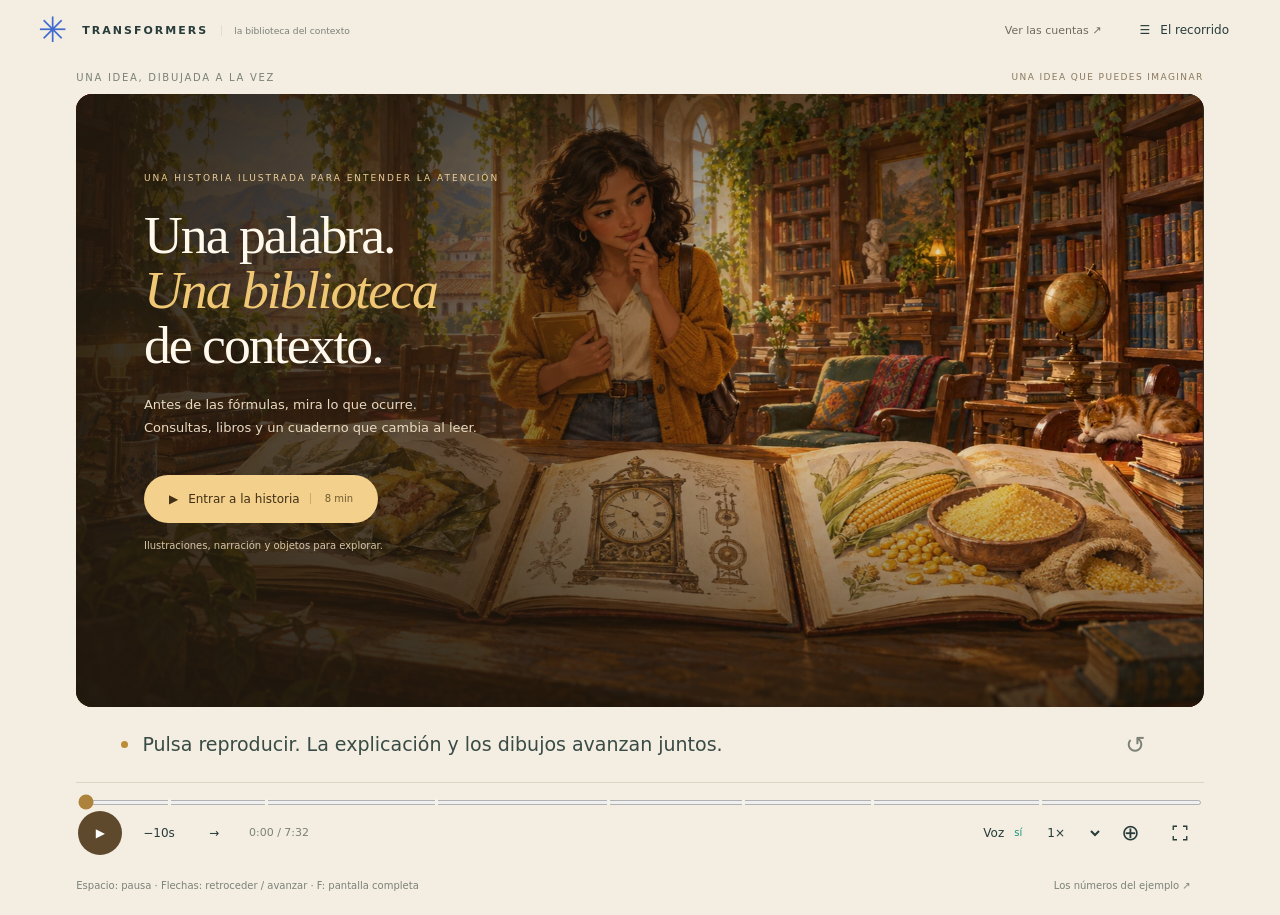
==== commit e37ad370: "Teach Transformers through an illustrated library story" ====
--- a/index.html
+++ b/index.html
@@ -1,12 +1,16 @@
 <!doctype html>
-<html lang="es"><head><meta charset="utf-8"><meta name="viewport" content="width=device-width,initial-scale=1"><meta name="theme-color" content="#f5f2e9"><title>Transformers, dibujados paso a paso</title><meta name="description" content="Una clase animada en español. Sigue cada número desde las palabras hasta la predicción del siguiente token."><link rel="stylesheet" href="film/style.css"></head>
-<body>
-<header><a href="./" class="wordmark"><span>✳</span> TRANSFORMERS <small>paso a paso</small></a><button id="chapterButton" class="button quiet" aria-expanded="false">☰ <span>El recorrido</span></button></header>
+<html lang="es"><head><meta charset="utf-8"><meta name="viewport" content="width=device-width,initial-scale=1"><meta name="theme-color" content="#f3ede2"><title>La biblioteca del contexto · Entender Transformers</title><meta name="description" content="Entiende los Transformers con una biblioteca ilustrada: consultas, fichas, páginas y un cuaderno que se transforma. Una historia narrada con objetos para explorar."><link rel="preload" as="image" href="assets/illustrations/library.webp"><link rel="stylesheet" href="film/style.css"><link rel="stylesheet" href="film/illustrated.css"></head>
+<body class="illustrated">
+<header><a href="./" class="wordmark"><span>✳</span> TRANSFORMERS <small>la biblioteca del contexto</small></a><a class="mode-link" href="numeros.html">Ver las cuentas ↗</a><button id="chapterButton" class="button quiet" aria-expanded="false">☰ <span>El recorrido</span></button></header>
 <main id="player">
-<div class="scene-meta"><span id="chapterTitle">UNA IDEA, DIBUJADA A LA VEZ</span><div class="key"><span class="q">● Q busca</span><span class="k">● K compara</span><span class="v">● V aporta</span></div></div>
+<div class="scene-meta"><span id="chapterTitle">UNA IDEA, DIBUJADA A LA VEZ</span><div class="key"><span>UNA IDEA QUE PUEDES IMAGINAR</span></div></div>
 <section class="stage" id="stage" aria-label="Clase animada">
-<canvas id="canvas" role="img" aria-label="Explicación visual de Transformers"></canvas>
-<div id="cover" class="cover"><div class="cover-label">UNA CLASE PARA VER, ESCUCHAR Y ENTENDER</div><h1>¿Qué pasa <em>dentro</em><br>de un Transformer?</h1><p>Sigue una palabra. Mira cómo se convierte en números,<br>cómo busca contexto y cómo llega a una predicción.</p><button id="start" class="button primary"><span>▶</span> Empezar desde cero <small id="duration"></small></button><span class="cover-note">Sin prisa. Puedes repetir cualquier cuenta.</span></div>
+<canvas id="canvas" hidden></canvas>
+<div id="visualScene" class="visual-scene" role="group" aria-label="Una biblioteca ilustrada para comprender los Transformers">
+<div class="visual-window"><div id="world" class="visual-world"><img class="art active" id="artA" src="assets/illustrations/library.webp" alt="Una lectora descubre tres libros sobre un tamal, un reloj y una textura" fetchpriority="high"><img class="art" id="artB" alt=""><div id="pins" class="object-pins"></div></div><div class="scene-shade"></div><div id="sceneName" class="scene-name" hidden></div><div id="weights" class="book-weights" hidden><span><b>66.52 %</b>tamal</span><span><b>24.47 %</b>estaba</span><span><b>9.00 %</b>masacotudo</span></div></div>
+<div id="bridge" class="concept-bridge" hidden><div class="bridge-image"><span>EN LA HISTORIA</span><strong id="objectName"></strong></div><span class="bridge-arrow">→</span><div class="bridge-model"><span>EN EL TRANSFORMER</span><strong id="conceptName"></strong></div><a id="mathLink" href="numeros.html">Ver esta idea con números ↗</a></div>
+<div id="objectNote" class="object-note" hidden><button id="closeObject" class="button quiet" aria-label="Cerrar explicación del objeto">✕</button><strong id="objectTitle"></strong><p id="objectDescription"></p></div></div>
+<div id="cover" class="cover"><div class="cover-label">UNA HISTORIA ILUSTRADA PARA ENTENDER LA ATENCIÓN</div><h1>Una palabra.<br><em>Una biblioteca</em><br>de contexto.</h1><p>Antes de las fórmulas, mira lo que ocurre.<br>Consultas, libros y un cuaderno que cambia al leer.</p><button id="start" class="button primary"><span>▶</span> Entrar a la historia <small id="duration"></small></button><span class="cover-note">Ilustraciones, narración y objetos para explorar.</span></div>
 <div id="pointerHint" class="pointer-hint" hidden>Arrastra para explorar · Doble clic para volver</div>
 <div class="ending" id="ending" hidden><button id="restart" class="button primary">↺ Volver al principio</button></div>
 </section>
@@ -17,7 +21,7 @@
 </div>
 <div class="below"><span id="status" role="status">Espacio: pausa · Flechas: retroceder / avanzar · F: pantalla completa</span><button id="dataButton" class="button quiet">Los números del ejemplo ↗</button></div>
 </main>
-<dialog id="chaptersDialog"><div class="dialog-head"><h2>El recorrido de una palabra</h2><button data-close="chaptersDialog" class="button quiet" aria-label="Cerrar recorrido">✕</button></div><p>Todo es una sola clase. Puedes volver a cualquier parte.</p><div id="chapters"></div></dialog>
+<dialog id="chaptersDialog"><div class="dialog-head"><h2>El recorrido por la biblioteca</h2><button data-close="chaptersDialog" class="button quiet" aria-label="Cerrar recorrido">✕</button></div><p>Todo es una sola clase. Puedes volver a cualquier parte.</p><div id="chapters"></div></dialog>
 <dialog id="dataDialog"><div class="dialog-head"><h2>Un cálculo de principio a fin</h2><button data-close="dataDialog" class="button quiet" aria-label="Cerrar datos">✕</button></div><p>Pesos didácticos elegidos a mano, no un modelo entrenado. Una palabra representa un token. Usamos una cabeza, dmodel = dk = 4, dv = 2, sesgos cero, ReLU y post-LayerNorm con ε = 10⁻⁵, γ = 1 y β = 0. Conservamos todos los decimales al calcular.</p><p>La proyección final usa un vocabulario de cuatro tokens y pesos explícitos para completar el mismo ejemplo hasta la predicción. No representa el comportamiento de un LLM real.</p><div id="data"></div></dialog>
-<script src="film/model.js"></script><script src="film/story.js"></script><script src="film/draw.js"></script><script src="film/player.js"></script>
+<script src="film/model.js"></script><script src="film/visual-story.js"></script><script src="film/illustrations.js"></script><script src="film/player.js"></script>
 </body></html>
--- a/film/style.css
+++ b/film/style.css
@@ -1,2 +1,3 @@
 :root{--paper:#f5f2e9;--stage:#fbf9f2;--ink:#273c3a;--muted:#7c8277;--line:#dedfd3;--q:#416cce;--k:#a35eb0;--v:#1a967c;--a:#d39b37}*{box-sizing:border-box}body{margin:0;background:var(--paper);color:var(--ink);font-family:system-ui,-apple-system,BlinkMacSystemFont,"Segoe UI",sans-serif}button,input,select{font:inherit}button,a,input,select{-webkit-tap-highlight-color:transparent}button,select{cursor:pointer}button{border:0}button:focus-visible,a:focus-visible,input:focus-visible,select:focus-visible{outline:3px solid var(--q);outline-offset:3px}button:hover{filter:brightness(.9)}header{max-width:1480px;margin:auto;display:flex;justify-content:space-between;align-items:center;height:78px;padding:0 38px}.wordmark{color:var(--ink);text-decoration:none;display:flex;align-items:center;gap:13px;letter-spacing:2px;font-size:11px;font-weight:750}.wordmark>span{font-size:35px;font-weight:400;color:var(--q)}.wordmark small{font-weight:400;letter-spacing:0;color:var(--muted);padding-left:12px;border-left:1px solid var(--line)}.button{background:transparent;color:var(--ink);border-radius:10px;padding:10px 13px;min-height:44px;display:inline-flex;align-items:center;justify-content:center;gap:10px;font-size:12px}.quiet:hover{background:#e7e8de}.primary{background:var(--ink);color:#fff;border-radius:50px;padding:17px 25px}.primary small{font-size:10px;color:#c3ccc5;padding-left:14px;border-left:1px solid #ffffff44}.play{border-radius:50%;background:var(--ink);color:white;width:44px}.sr{position:absolute;width:1px;height:1px;overflow:hidden;clip:rect(0,0,0,0)}main{max-width:1380px;margin:auto;padding:0 38px}.scene-meta{display:flex;align-items:center;justify-content:space-between;font-size:10px;letter-spacing:1.7px;height:41px;color:var(--muted);text-transform:uppercase}.key{display:flex;gap:20px;letter-spacing:0;text-transform:none;font-size:11px}.q{color:var(--q)}.k{color:var(--k)}.v{color:var(--v)}.stage{position:relative;background:var(--stage);border:1px solid var(--line);border-radius:16px;overflow:hidden;aspect-ratio:16/8.7}canvas{display:block;width:100%;height:100%;touch-action:pan-y}.cover{position:absolute;inset:0;background:linear-gradient(90deg,#fbf9f2 0%,#fbf9f2f0 44%,#fbf9f200 75%);padding:6% 6%}.cover-label{color:var(--muted);font-size:9px;letter-spacing:2px}.cover h1{font:400 clamp(38px,4.8vw,72px)/1.08 Georgia,serif;letter-spacing:-2px;margin:30px 0 23px}.cover h1 em{color:var(--q);font-weight:400}.cover p{color:#707c70;font-size:14px;line-height:1.9}.cover .primary{margin-top:22px}.cover-note{display:block;font-size:10px;color:var(--muted);margin-top:17px}.narration{display:flex;align-items:center;gap:14px;min-height:88px;padding:10px 4%;border-bottom:1px solid var(--line)}.narration p{flex:1;max-width:970px;margin:0;font-size:19px;line-height:1.45;color:#394b45}.narrator-dot{width:7px;height:7px;background:var(--v);border-radius:50%;flex-shrink:0}.narration .button{color:var(--muted);font-size:24px}.controls{padding:17px 2px 0}.timeline{position:relative;height:16px;display:flex;align-items:center}.timeline input{width:100%;height:5px;accent-color:var(--q);margin:0;cursor:pointer}#ticks{position:absolute;inset:0;pointer-events:none}#ticks i{position:absolute;top:5px;height:6px;width:3px;background:var(--paper)}.buttons,.buttons-left,.buttons-right{display:flex;align-items:center;gap:8px}.buttons{justify-content:space-between}.buttons-left #time{font-size:11px;color:var(--muted);font-variant-numeric:tabular-nums;margin-left:9px}.buttons-right{gap:5px}.buttons-right #zoom{font-size:22px}.buttons select{padding:10px 3px;background:transparent;border:0;color:var(--ink);font-size:12px}#voiceState{color:var(--v);font-size:10px}.below{display:flex;align-items:center;justify-content:space-between;padding:18px 0 25px;color:var(--muted);font-size:10px}.below .button{font-size:10px;color:var(--muted)}dialog{background:var(--stage);border:1px solid var(--line);border-radius:18px;color:var(--ink);width:min(880px,94vw);max-height:90vh;padding:26px 30px}dialog::backdrop{background:#22362d70;backdrop-filter:blur(5px)}.dialog-head{display:flex;justify-content:space-between;align-items:center}.dialog-head h2{font:28px Georgia;margin:10px 0}dialog p{font-size:13px;line-height:1.7;color:var(--muted)}#chapters{display:grid;grid-template-columns:1fr 1fr;gap:8px}.chapter{display:flex;align-items:center;text-align:left;gap:17px;border-radius:12px;padding:14px;background:#f1f2e9;color:var(--ink);border:1px solid transparent}.chapter.active{border-color:var(--q);background:#e9effc}.chapter .n{font:italic 26px Georgia;color:var(--muted)}.chapter strong{font-size:13px;font-weight:550;display:block}.chapter small{font-size:10px;color:var(--muted);display:block;margin-top:5px}#data details{border-top:1px solid var(--line);padding:14px 0;font-size:14px}#data summary{cursor:pointer}#data pre{overflow:auto;font-size:12px;line-height:1.8}.pointer-hint{position:absolute;top:12px;left:50%;transform:translateX(-50%);background:#fbf9f2ee;border:1px solid var(--line);border-radius:20px;padding:7px 15px;font-size:10px;white-space:nowrap}.ending{position:absolute;bottom:25px;left:50%;transform:translateX(-50%)}[hidden]{display:none!important}#player:fullscreen{height:100%;width:100%;max-width:none;background:var(--paper);display:flex;flex-direction:column;padding:0 3vw}#player:fullscreen .stage{flex:1;min-height:0;aspect-ratio:auto}#player:fullscreen .scene-meta{height:35px;flex-shrink:0}#player:fullscreen .narration{min-height:65px;flex-shrink:0}#player:fullscreen .below{display:none}#player:fullscreen .controls{padding:8px 0}#player:fullscreen .buttons{padding-bottom:8px}@media(max-width:700px){header{height:62px;padding:0 15px}.wordmark{font-size:9px;gap:8px;letter-spacing:1px}.wordmark small{display:none}.wordmark>span{font-size:26px}header .button{font-size:10px;padding:8px}main{padding:0 12px}.scene-meta{height:36px;font-size:8px;letter-spacing:.3px}.key{font-size:8px;gap:9px}.stage{aspect-ratio:4/4.8;border-radius:12px}.cover{padding:11% 7%;background:linear-gradient(180deg,#fbf9f2 0%,#fbf9f2ee 40%,#fbf9f260 100%)}.cover-label{font-size:7px;letter-spacing:1px}.cover h1{font-size:39px;letter-spacing:-1.3px;margin:22px 0}.cover p{font-size:12px;line-height:1.8}.cover p br{display:none}.cover .primary{font-size:12px;padding:15px 17px;margin-top:20px}.cover-note{font-size:9px}.narration{min-height:103px;padding:12px 6px;gap:9px}.narration p{font-size:16px;line-height:1.45}.narration .button{padding:5px;min-width:30px;font-size:23px}.controls{padding-top:13px}.buttons,.buttons-left,.buttons-right{gap:0}.buttons .button{font-size:10px;padding:8px;min-width:35px}.buttons .play{width:40px;min-width:40px}.buttons-left #time{font-size:9px;margin-left:5px}.buttons select{font-size:10px;width:43px}.buttons-right #zoom{font-size:18px}.below{display:block;padding:20px 0}.below .button{display:block;padding:8px 0}dialog{padding:17px}.dialog-head h2{font-size:23px}#chapters{grid-template-columns:1fr}.chapter{padding:11px}.chapter strong{font-size:12px}#player:fullscreen .stage{aspect-ratio:auto}#player:fullscreen .narration p{font-size:14px}#player:fullscreen .narration{min-height:68px}.key{display:none}}@media(max-height:600px) and (orientation:landscape){header{height:45px}.stage{aspect-ratio:16/8}.narration{min-height:65px}.narration p{font-size:16px}main{padding:0 20px}}@media(prefers-reduced-motion:reduce){dialog::backdrop{backdrop-filter:none}}
 @media(min-width:701px){header{height:60px}main{max-width:min(1380px,calc(184.6svh - 458px))}.scene-meta{height:34px}.narration{min-height:76px}.controls{padding-top:11px}.below{padding:8px 0;min-height:48px}#player:fullscreen{max-width:none}}
+.mode-link{margin-left:auto;margin-right:20px;padding:10px;font-size:11px;text-decoration:none;color:var(--muted)}.mode-link:hover{text-decoration:underline}@media(max-width:700px){.mode-link{font-size:9px;padding:5px;margin-right:3px}}
--- a/film/illustrated.css
+++ b/film/illustrated.css
@@ -0,0 +1,4 @@
+.illustrated{background:#f3ede2}.mode-link{margin-left:auto;margin-right:20px;font-size:11px;color:#736a5b;text-decoration:none;padding:12px 5px}.mode-link:hover{text-decoration:underline}.illustrated .key{font-size:9px;letter-spacing:1.4px;color:#8b795e}.illustrated .stage{border:0;background:#3d3023}.visual-scene{position:absolute;inset:0;overflow:hidden}.visual-window{position:absolute;inset:0;overflow:hidden}.visual-world{position:absolute;inset:0;will-change:transform}.art{position:absolute;inset:0;width:100%;height:100%;object-fit:cover;opacity:0;transition:opacity .7s;pointer-events:none}.art.active{opacity:1}.scene-shade{position:absolute;inset:0;pointer-events:none;background:linear-gradient(180deg,#1e150863 0%,transparent 22%,transparent 60%,#1b160bbe 100%)}.scene-name{position:absolute;top:26px;left:30px;right:30px;color:#fff9e9;font:400 30px/1.2 Georgia,serif;text-shadow:0 2px 10px #0008}.object-pins{position:absolute;inset:0}.object-pin{position:absolute;transform:translate(-50%,-50%);padding:10px 15px;border-radius:5px 5px 12px 5px;background:#fff6dfed;box-shadow:0 4px 18px #25160735;border:1px solid #d3bd9066;color:#5a4323;font:italic 17px Georgia,serif;white-space:nowrap;cursor:pointer;min-height:40px}.object-pin:hover{background:#fff8e8;transform:translate(-50%,-50%) scale(1.04)}.concept-bridge{position:absolute;left:28px;right:28px;bottom:21px;display:grid;grid-template-columns:1fr 35px 1fr auto;align-items:center;gap:17px;color:#fff8e9;pointer-events:none}.concept-bridge span:not(.bridge-arrow){display:block;font:9px system-ui;letter-spacing:1.7px;color:#e4d6b5;margin-bottom:7px}.concept-bridge strong{font:400 22px/1.2 Georgia,serif;text-shadow:0 1px 5px #0008}.bridge-arrow{font:25px Georgia;color:#e5ceb0}.concept-bridge a{pointer-events:auto;color:#fff3d6;border:1px solid #ead5af66;border-radius:30px;font-size:10px;text-decoration:none;white-space:nowrap;padding:12px 15px;background:#3f2e1c55}.concept-bridge a:hover{background:#573b20}.book-weights{position:absolute;left:10%;right:8%;bottom:24%;display:flex;justify-content:space-between;pointer-events:none}.book-weights span{background:#fff5daed;padding:11px 16px;text-align:center;box-shadow:0 4px 20px #35240b33;border-radius:4px 4px 10px 4px;color:#5a4323;font:italic 15px Georgia;transform:rotate(-2deg)}.book-weights span:nth-child(2){transform:rotate(2deg)}.book-weights b{display:block;font:400 27px Georgia;margin-bottom:5px}.object-note{position:absolute;z-index:6;width:min(440px,90%);left:50%;top:50%;transform:translate(-50%,-50%);background:#fff6e5;color:#4a3922;border-radius:12px;padding:24px;box-shadow:0 15px 80px #21180ac0}.object-note strong{display:block;font:25px Georgia;padding-right:25px}.object-note p{font-size:14px;line-height:1.7}.object-note .button{position:absolute;right:8px;top:8px}.illustrated .cover{padding:7% 6%;background:linear-gradient(90deg,#21180ee8 0%,#21180eb0 33%,#21180e35 63%,transparent 100%);color:#fff6e4}.illustrated .cover-label{color:#ecce98;font-size:9px}.illustrated .cover h1{font-size:clamp(35px,4.2vw,66px);line-height:1.02;margin:25px 0 22px;color:#fff9ed}.illustrated .cover h1 em{color:#f0c875}.illustrated .cover p{color:#eadac1;font-size:13px;line-height:1.75}.illustrated .cover .primary{background:#f3d08b;color:#412f16}.illustrated .cover .primary small{color:#715b30;border-left-color:#99723866}.illustrated .cover-note{color:#d7c5a6}.illustrated .narration{border-bottom-color:#ddd4c4}.illustrated .narrator-dot{background:#bc8c37}.illustrated .chapter{background:#eae1d1}.illustrated .chapter.active{background:#eddfc1;border-color:#c69a50}.illustrated .chapter .thumb{width:80px;aspect-ratio:1.3;object-fit:cover;border-radius:7px;flex-shrink:0}.illustrated .chapter .n{display:none}.illustrated .ending{bottom:120px}.illustrated .pointer-hint{z-index:5}.illustrated .controls input{accent-color:#ad823a}.illustrated .play{background:#5f492c}@media(max-width:700px){.mode-link{font-size:9px;margin-right:5px;padding:8px 4px}.illustrated .wordmark{font-size:8px}.illustrated .wordmark>span{font-size:22px}.illustrated .stage{aspect-ratio:4/4.7;background:#ede1ca}.visual-window{bottom:auto;height:66%}.art{object-fit:cover}.scene-shade{background:linear-gradient(180deg,#1e150899 0%,transparent 38%,transparent 72%,#44321833 100%)}.scene-name{top:17px;left:18px;right:18px;font-size:24px}.concept-bridge{bottom:15px;left:19px;right:19px;grid-template-columns:1fr 20px 1fr;gap:9px;color:#503c22}.concept-bridge span:not(.bridge-arrow){color:#947742;font-size:7px;letter-spacing:.8px}.concept-bridge strong{font-size:19px;text-shadow:none}.bridge-arrow{color:#a5844c;font-size:19px}.concept-bridge a{grid-column:1/-1;font-size:10px;color:#6f5129;border-color:#c1a57388;background:#fff4dfaa;text-align:center;padding:9px}.object-pin{padding:7px 9px;min-height:32px;font-size:12px}.object-note{padding:20px}.object-note strong{font-size:22px}.object-note p{font-size:13px}.book-weights{bottom:8%;left:5%;right:5%;gap:8px}.book-weights span{padding:7px 9px;font-size:11px}.book-weights b{font-size:19px}.illustrated .cover{background:linear-gradient(180deg,#23180cd6 0%,#23180c88 43%,#23180cdd 77%,#23180c 100%);padding:9% 7%}.illustrated .cover h1{font-size:42px;line-height:1.03;margin:20px 0 18px}.illustrated .cover p{font-size:12px}.illustrated .cover-label{font-size:7px}.illustrated .cover .primary{margin-top:12px;font-size:11px}.illustrated .cover-note{font-size:9px}.illustrated .narration p{font-size:16px}.illustrated .ending{bottom:37%;width:90%;display:flex;justify-content:center}.illustrated .chapter .thumb{width:75px}.illustrated #player:fullscreen .visual-window{height:66%}}@media(prefers-reduced-motion:reduce){.art{transition:none}.visual-world{will-change:auto}}
+.illustrated #visualScene button:focus-visible{outline:3px solid #c98628;outline-offset:4px}
+@media(max-width:700px){.illustrated .stage{aspect-ratio:4/4.1}.visual-window{height:auto;width:100%;aspect-ratio:1672/940}.scene-name{font-size:22px}.illustrated #player:fullscreen .visual-window{height:auto}}
+@media(max-width:350px){.illustrated .stage{aspect-ratio:4/4.5}.concept-bridge strong{font-size:17px}.scene-name{font-size:20px}}
